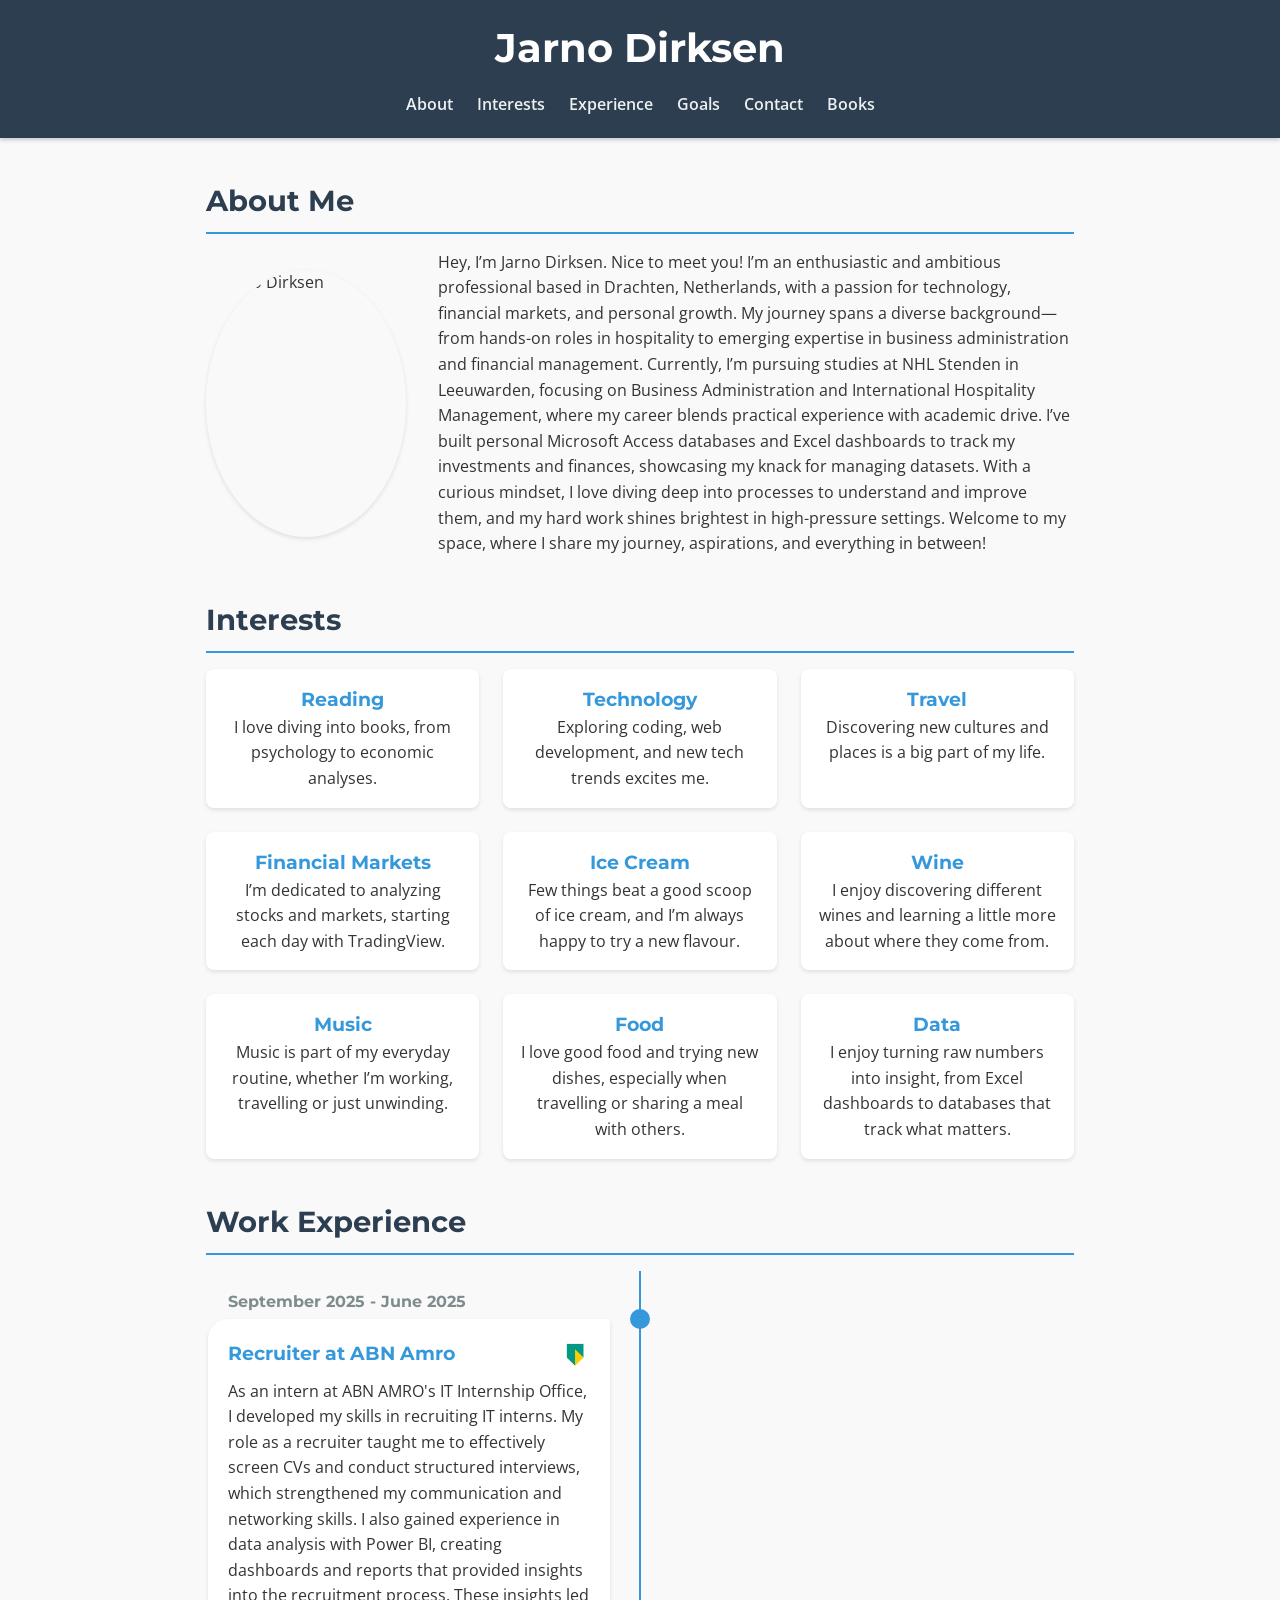
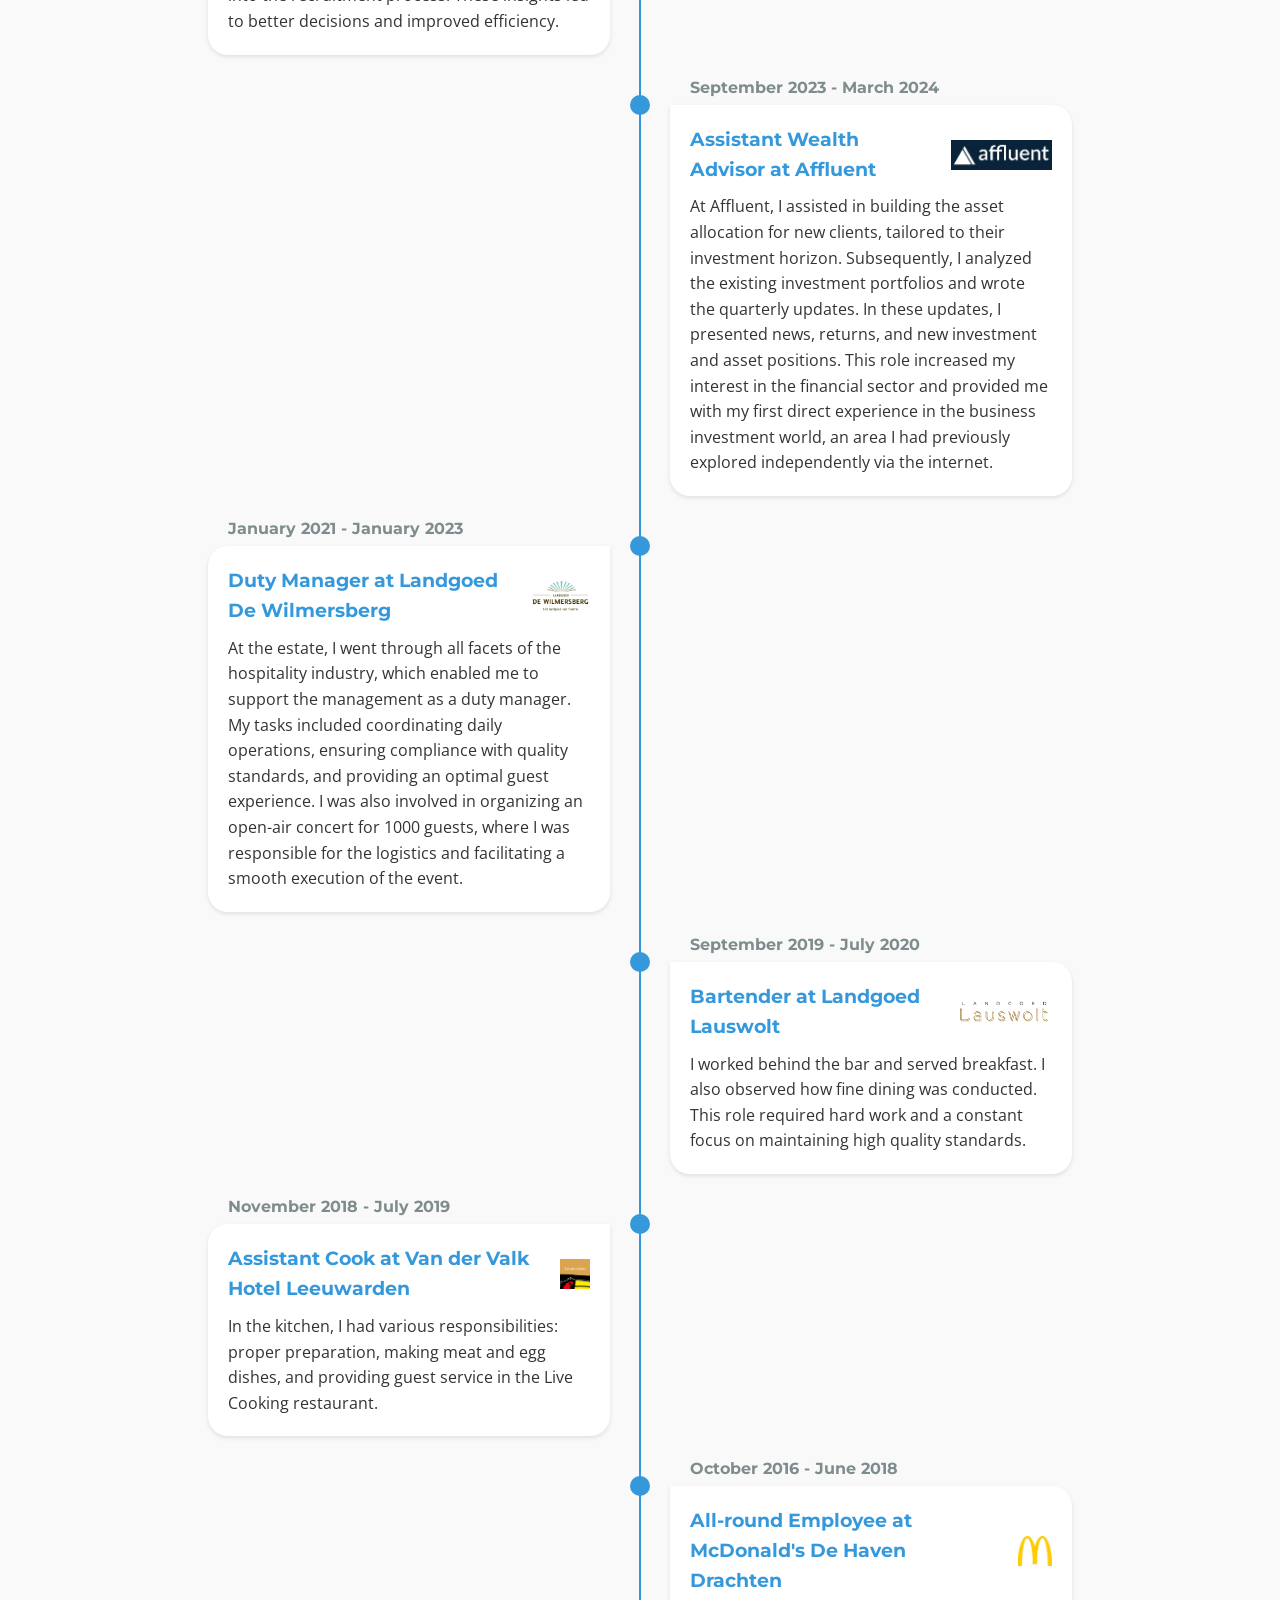
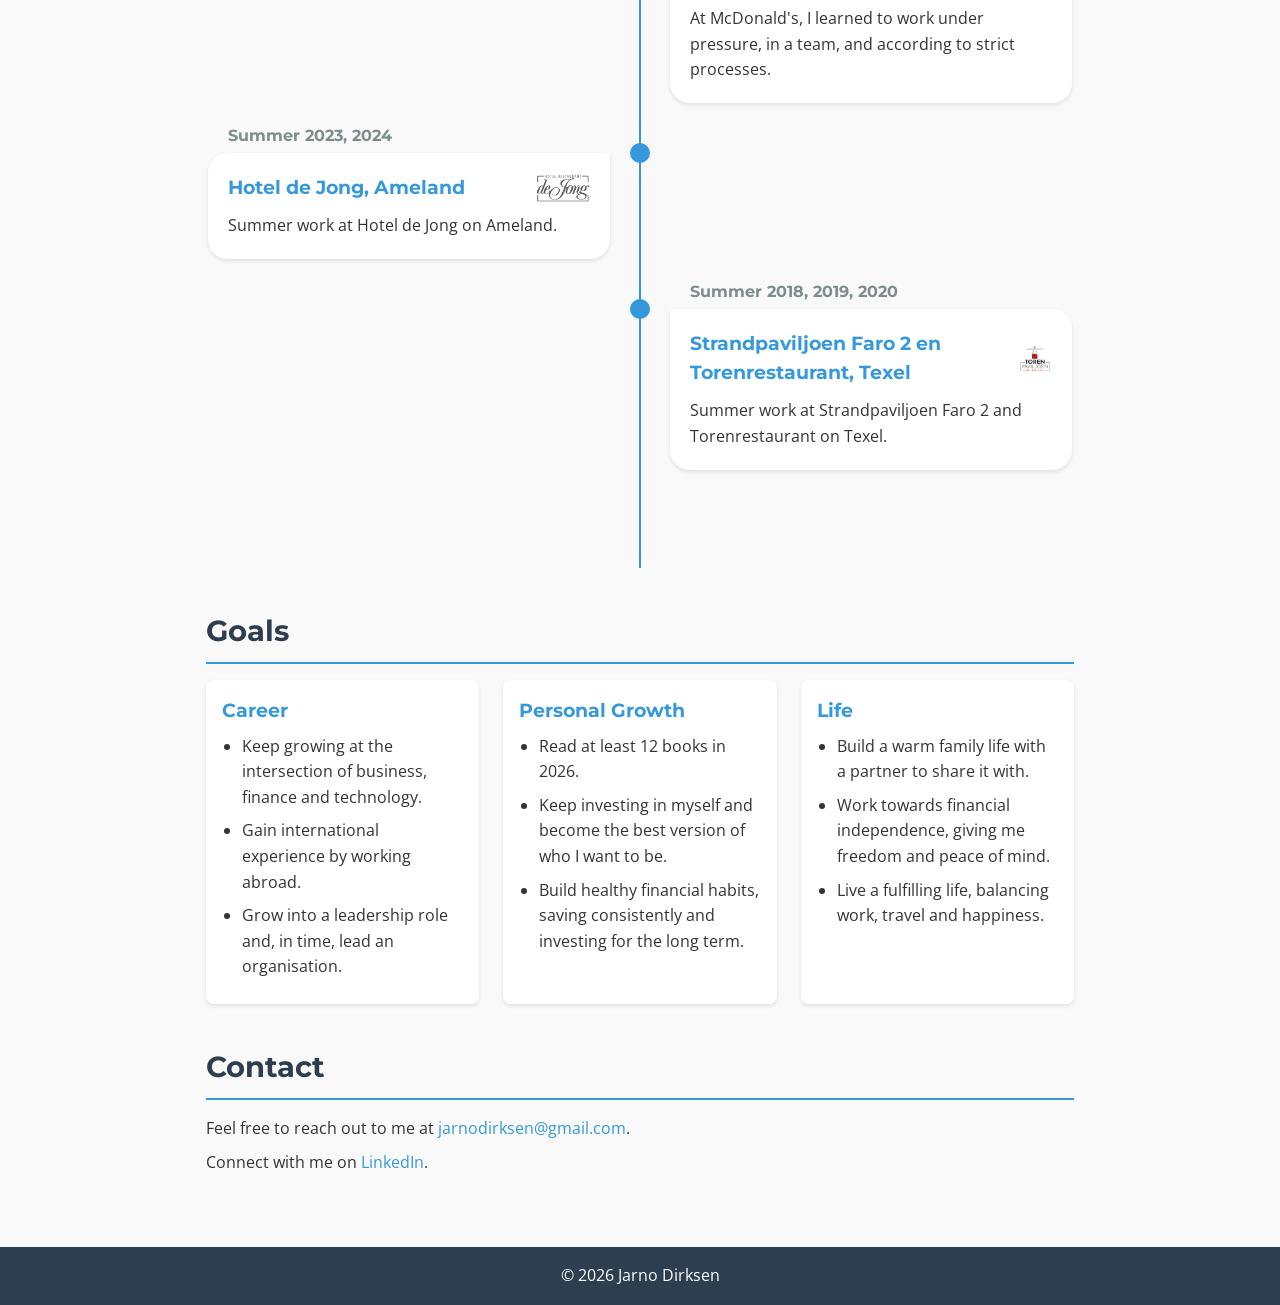
==== index.htm @ 177ea351 "Cleanup + SEO + hardening: inline header/footer, remove dead files/CSS, responsive CSS, meta/OG/JSON" ====
<!DOCTYPE html>
<html lang="en">
<head>
    <meta charset="UTF-8">
    <meta name="viewport" content="width=device-width, initial-scale=1.0">
    <title>Jarno Dirksen - Personal Website</title>
    <meta name="description" content="Personal website of Jarno Dirksen: about me, interests, work experience, goals and the books I read.">
    <link rel="canonical" href="https://jarnodirksen.com/">
    <meta property="og:type" content="profile">
    <meta property="og:site_name" content="Jarno Dirksen">
    <meta property="og:title" content="Jarno Dirksen - Personal Website">
    <meta property="og:description" content="Personal website of Jarno Dirksen: about me, interests, work experience, goals and the books I read.">
    <meta property="og:url" content="https://jarnodirksen.com/">
    <meta property="og:image" content="https://jarnodirksen.com/Images/1_Jarno.jpg">
    <meta property="og:image:alt" content="Portrait of Jarno Dirksen">
    <meta name="twitter:card" content="summary">
    <meta name="twitter:title" content="Jarno Dirksen - Personal Website">
    <meta name="twitter:description" content="Personal website of Jarno Dirksen: about me, interests, work experience, goals and the books I read.">
    <meta name="twitter:image" content="https://jarnodirksen.com/Images/1_Jarno.jpg">
    <link rel="icon" href="/favicon.svg" type="image/svg+xml">
    <link rel="apple-touch-icon" href="/apple-touch-icon.png">
    <link rel="preconnect" href="https://fonts.googleapis.com">
    <link rel="preconnect" href="https://fonts.gstatic.com" crossorigin>
    <link href="https://fonts.googleapis.com/css2?family=Montserrat:wght@400;700&family=Open+Sans:wght@400;600&display=swap" rel="stylesheet">
    <link rel="stylesheet" href="/styles.css">
    <script type="application/ld+json">
{
  "@context": "https://schema.org",
  "@type": "Person",
  "name": "Jarno Dirksen",
  "url": "https://jarnodirksen.com/",
  "image": "https://jarnodirksen.com/Images/1_Jarno.jpg",
  "email": "mailto:jarnodirksen@gmail.com",
  "alumniOf": {
    "@type": "CollegeOrUniversity",
    "name": "Nyenrode Business University"
  },
  "affiliation": {
    "@type": "CollegeOrUniversity",
    "name": "Nyenrode Business University"
  },
  "sameAs": [
    "https://www.linkedin.com/in/jarnodirksen"
  ]
}
    </script>
</head>
<body>
    <header>
        <a class="site-title" href="/">Jarno Dirksen</a>
        <nav aria-label="Main">
            <ul>
                <li><a href="#about">About</a></li>
                <li><a href="#interests">Interests</a></li>
                <li><a href="#experience">Experience</a></li>
                <li><a href="#goals">Goals</a></li>
                <li><a href="#contact">Contact</a></li>
                <li><a href="/books.html">Books</a></li>
            </ul>
        </nav>
    </header>

    <main>
        <!-- About Section -->
        <section id="about">
            <h2>About Me</h2>
            <div class="about-content">
                <picture>
                    <source srcset="Images/1_Jarno.webp" type="image/webp">
                    <img src="Images/1_Jarno.jpg" alt="Jarno Dirksen" width="450" height="600">
                </picture>
                <p>Hey, I’m Jarno Dirksen. Nice to meet you! I’m an enthusiastic and ambitious professional based in Drachten, Netherlands, with a passion for technology, financial markets, and personal growth. My journey spans a diverse background—from hands-on roles in hospitality to emerging expertise in business administration and financial management. Currently, I’m pursuing studies at NHL Stenden in Leeuwarden, focusing on Business Administration and International Hospitality Management, where my career blends practical experience with academic drive. I’ve built personal Microsoft Access databases and Excel dashboards to track my investments and finances, showcasing my knack for managing datasets. With a curious mindset, I love diving deep into processes to understand and improve them, and my hard work shines brightest in high-pressure settings. Welcome to my space, where I share my journey, aspirations, and everything in between!</p>
            </div>
        </section>

        <!-- Interests Section -->
        <section id="interests">
            <h2>Interests</h2>
            <div class="card-container">
                <div class="card">
                    <h3>Reading</h3>
                    <p>I love diving into books, from psychology to economic analyses.</p>
                </div>
                <div class="card">
                    <h3>Technology</h3>
                    <p>Exploring coding, web development, and new tech trends excites me.</p>
                </div>
                <div class="card">
                    <h3>Travel</h3>
                    <p>Discovering new cultures and places is a big part of my life.</p>
                </div>
                <div class="card">
                    <h3>Financial Markets</h3>
                    <p>I’m dedicated to analyzing stocks and markets, starting each day with TradingView.</p>
                </div>
                <div class="card">
                    <h3>Ice Cream</h3>
                    <p>Few things beat a good scoop of ice cream, and I’m always happy to try a new flavour.</p>
                </div>
                <div class="card">
                    <h3>Wine</h3>
                    <p>I enjoy discovering different wines and learning a little more about where they come from.</p>
                </div>
                <div class="card">
                    <h3>Music</h3>
                    <p>Music is part of my everyday routine, whether I’m working, travelling or just unwinding.</p>
                </div>
                <div class="card">
                    <h3>Food</h3>
                    <p>I love good food and trying new dishes, especially when travelling or sharing a meal with others.</p>
                </div>
                <div class="card">
                    <h3>Data</h3>
                    <p>I enjoy turning raw numbers into insight, from Excel dashboards to databases that track what matters.</p>
                </div>
            </div>
        </section>

        <!-- Work Experience Section -->
        <section id="experience">
            <h2>Work Experience</h2>
            <div class="container">
                <div class="timeline">
                  <ul id="timeline-list"></ul>
                </div>
              </div>
        </section>

        <!-- Goals Section -->
        <section id="goals">
            <h2>Goals</h2>
            <div class="goals-container">
                <div class="goal-category">
                    <h3>Career</h3>
                    <ul>
                        <li>Keep growing at the intersection of business, finance and technology.</li>
                        <li>Gain international experience by working abroad.</li>
                        <li>Grow into a leadership role and, in time, lead an organisation.</li>
                    </ul>
                </div>
                <div class="goal-category">
                    <h3>Personal Growth</h3>
                    <ul>
                        <li>Read at least 12 books in 2026.</li>
                        <li>Keep investing in myself and become the best version of who I want to be.</li>
                        <li>Build healthy financial habits, saving consistently and investing for the long term.</li>
                    </ul>
                </div>
                <div class="goal-category">
                    <h3>Life</h3>
                    <ul>
                        <li>Build a warm family life with a partner to share it with.</li>
                        <li>Work towards financial independence, giving me freedom and peace of mind.</li>
                        <li>Live a fulfilling life, balancing work, travel and happiness.</li>
                    </ul>
                </div>
            </div>
        </section>

        <!-- Contact Section -->
        <section id="contact">
            <h2>Contact</h2>
            <p>Feel free to reach out to me at <a href="mailto:jarnodirksen@gmail.com">jarnodirksen@gmail.com</a>.</p>
            <p>Connect with me on <a href="https://www.linkedin.com/in/jarnodirksen" target="_blank" rel="noopener">LinkedIn</a>.</p>
        </section>
    </main>

    <footer>
        <p>&copy; 2026 Jarno Dirksen</p>
    </footer>

    <script src="/workexperience.js"></script>
</body>
</html>
---- styles.css ----
/* Base */
*, *::before, *::after { box-sizing: border-box; margin: 0; padding: 0; }

html { scroll-padding-top: 7rem; -webkit-text-size-adjust: 100%; }

body {
    font-family: 'Open Sans', sans-serif;
    font-size: 1rem;
    background-color: #f9f9f9;
    color: #333;
    line-height: 1.6;
    min-height: 100vh;
    display: flex;
    flex-direction: column;
}

img { max-width: 100%; height: auto; display: block; }

a { color: #3498db; }

h2, h3, h4, .site-title { font-family: 'Montserrat', sans-serif; }

h2 {
    color: #2c3e50;
    border-bottom: 2px solid #3498db;
    padding-bottom: 0.5rem;
    margin: 2.5rem 0 1rem;
    font-size: clamp(1.4rem, 4vw, 1.8rem);
}

/* Header & nav */
header {
    position: sticky;
    top: 0;
    z-index: 100;
    background-color: #2c3e50;
    color: #fff;
    padding: 1rem;
    text-align: center;
    box-shadow: 0 2px 4px rgba(0, 0, 0, 0.2);
}

.site-title {
    color: #fff;
    text-decoration: none;
    font-weight: 700;
    font-size: clamp(1.5rem, 5vw, 2.5rem);
}

nav ul {
    list-style: none;
    display: flex;
    flex-wrap: wrap;
    justify-content: center;
    gap: 0.25rem 1.5rem;
    margin-top: 0.5rem;
}

nav a {
    display: inline-block;
    padding: 0.25rem 0;
    color: #ecf0f1;
    text-decoration: none;
    font-weight: 600;
}

nav a:hover, nav a:focus-visible { color: #3498db; }

/* Layout */
main {
    flex: 1;
    width: 100%;
    max-width: 900px;
    margin: 0 auto;
    padding: 0 1rem 2rem;
}

main.wide { max-width: 1200px; }

/* About */
.about-content {
    display: flex;
    align-items: center;
    gap: 2rem;
}

.about-content img {
    width: 200px;
    flex-shrink: 0;
    border-radius: 50%;
    box-shadow: 0 2px 4px rgba(0, 0, 0, 0.1);
}

/* Cards (interests & goals) */
.card-container {
    display: grid;
    grid-template-columns: repeat(auto-fit, minmax(min(250px, 100%), 1fr));
    gap: 1.5rem;
}

.card, .goal-category, .timeline li, .book-card {
    background-color: #fff;
    border-radius: 8px;
    box-shadow: 0 2px 4px rgba(0, 0, 0, 0.1);
}

.card { padding: 1rem; text-align: center; }

.card h3, .goal-category h3, .timeline-content h3 { color: #3498db; }

.goals-container {
    display: grid;
    grid-template-columns: repeat(auto-fit, minmax(min(250px, 100%), 1fr));
    gap: 1.5rem;
}

.goal-category { padding: 1rem; }

.goal-category h3 { margin-bottom: 0.5rem; }

.goal-category ul { padding-left: 1.25rem; }

.goal-category li { margin-bottom: 0.5rem; }

/* Work experience timeline (stacked by default, two columns on wide screens) */
.timeline { position: relative; padding: 1rem 0; }

.timeline ul { list-style: none; }

.timeline li { padding: 20px; margin-bottom: 20px; }

.timeline-content .date { color: #7f8c8d; }

.heading-with-logo {
    display: flex;
    justify-content: space-between;
    align-items: center;
    gap: 1rem;
    margin-bottom: 10px;
}

.company-logo-right { height: 30px; width: auto; }

@media (max-width: 600px) {
    .heading-with-logo { flex-direction: column; align-items: flex-start; }
}

@media (min-width: 900px) {
    .timeline { padding: 3rem 2rem; }
    .timeline::before {
        content: "";
        position: absolute;
        top: 0;
        left: 50%;
        transform: translateX(-50%);
        width: 2px;
        height: 100%;
        background-color: #3498db;
    }
    .timeline ul { display: flow-root; }
    .timeline li { width: 50%; position: relative; margin-bottom: 50px; }
    .timeline li:nth-child(odd) { float: left; clear: right; transform: translateX(-30px); border-radius: 20px 0 20px 20px; }
    .timeline li:nth-child(even) { float: right; clear: left; transform: translateX(30px); border-radius: 0 20px 20px 20px; }
    .timeline li::before {
        content: "";
        position: absolute;
        top: 0;
        width: 20px;
        height: 20px;
        border-radius: 50%;
        background-color: #3498db;
    }
    .timeline li:nth-child(odd)::before { right: -30px; transform: translate(50%, -50%); }
    .timeline li:nth-child(even)::before { left: -30px; transform: translate(-50%, -50%); }
    .timeline li:hover::before { background-color: aqua; }
    .timeline-content .date { position: absolute; top: -30px; }
}

/* Contact */
#contact p { margin-bottom: 0.5rem; }
#contact a { text-decoration: none; }
#contact a:hover { text-decoration: underline; }

/* Books */
#books h3 { color: #2c3e50; margin: 2rem 0 1rem; }

.book-list {
    display: grid;
    grid-template-columns: repeat(auto-fill, minmax(min(200px, 100%), 1fr));
    gap: 1.5rem;
}

.book-card { overflow: hidden; display: flex; flex-direction: column; }

.book-cover {
    width: 100%;
    aspect-ratio: 2 / 3;
    object-fit: cover;
    background-color: #ecf0f1;
}

.book-body { padding: 0.75rem 1rem 1rem; font-size: 0.9rem; }

.book-body h4 { font-size: 1rem; line-height: 1.3; color: #2c3e50; }

.book-author { color: #7f8c8d; margin-bottom: 0.5rem; }

.book-about, .book-takeaway { margin-bottom: 0.5rem; }

.book-grade { color: #3498db; font-weight: 600; }

/* 404 */
.not-found { text-align: center; }
.not-found p { margin-top: 1rem; }

/* Footer */
footer {
    background-color: #2c3e50;
    color: #fff;
    text-align: center;
    padding: 1rem;
    margin-top: 2rem;
}

@media (max-width: 600px) {
    nav ul { gap: 0.25rem 1rem; }
    .about-content { flex-direction: column; text-align: center; }
    .about-content img { width: 160px; }
    .book-list { grid-template-columns: repeat(2, 1fr); gap: 1rem; }
    .book-body { padding: 0.5rem 0.75rem 0.75rem; }
}
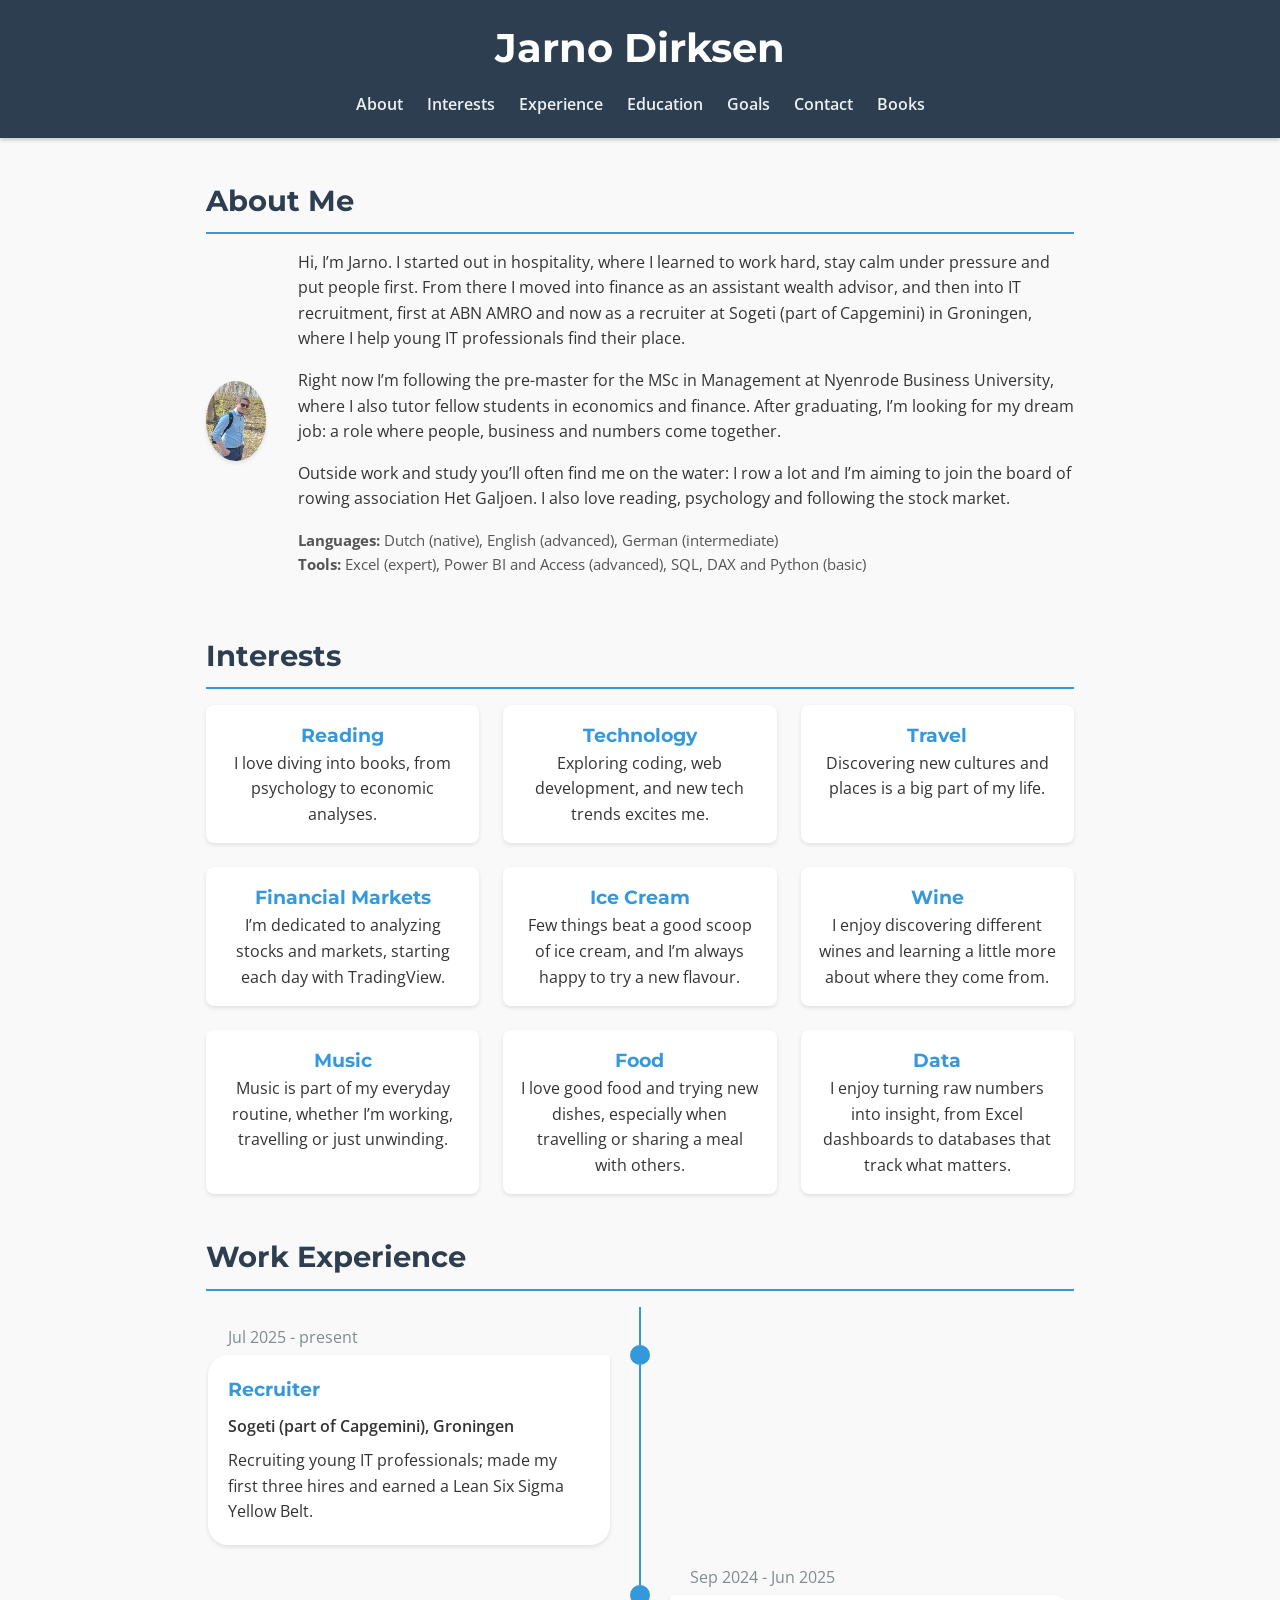
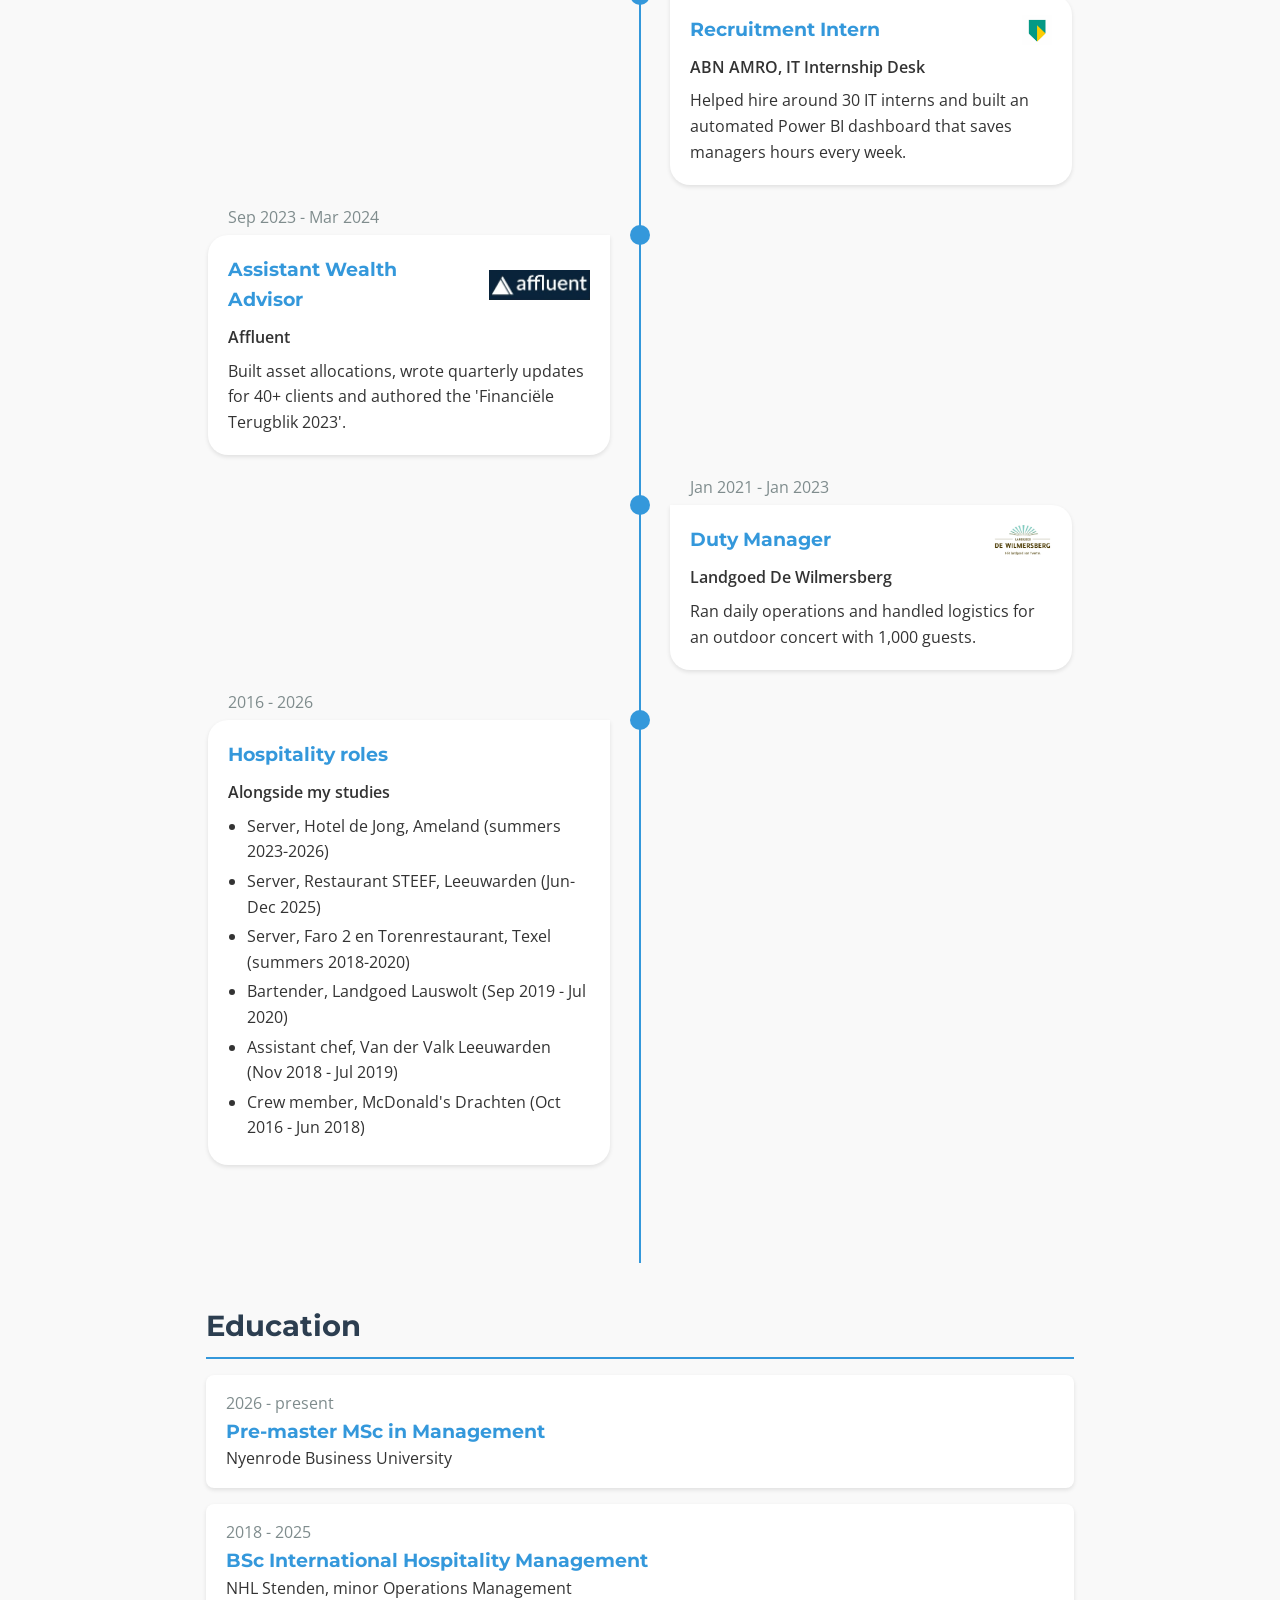
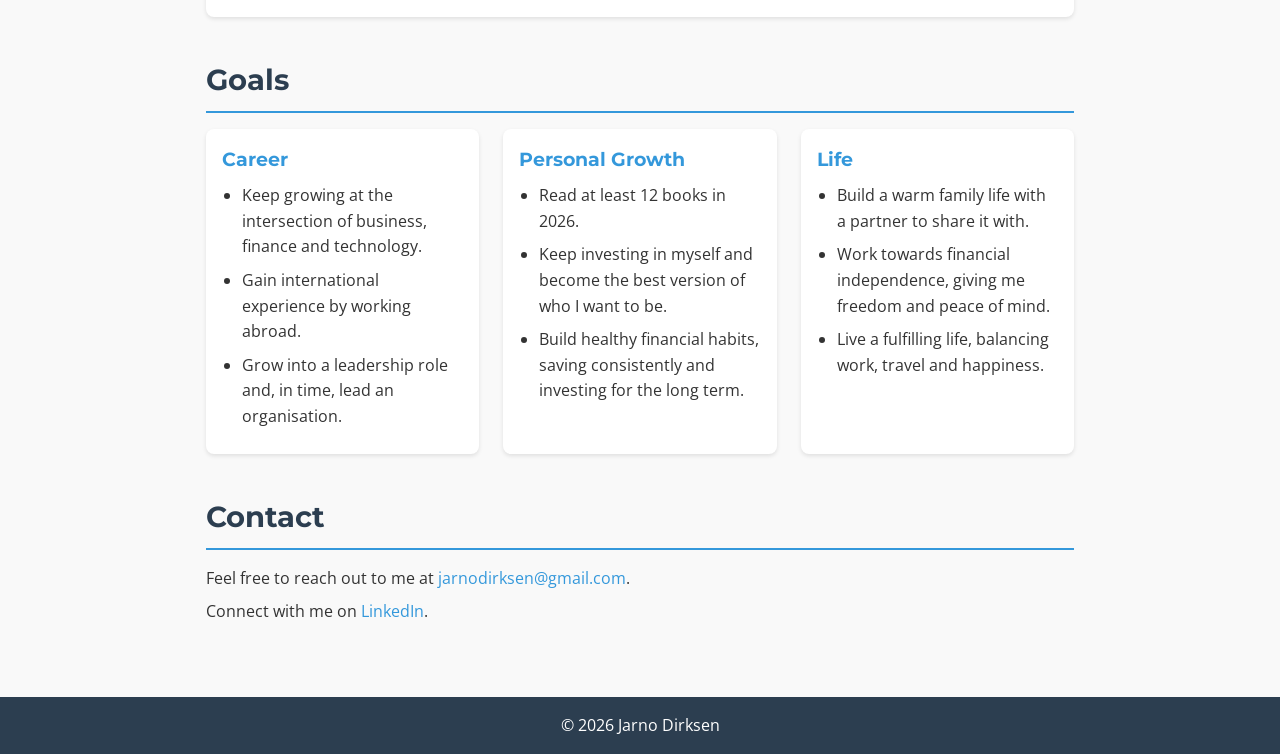
==== commit faefd5ed: "Rewrite About, clean up work experience timeline, add Education; update meta and JSON-LD" ====
--- a/index.htm
+++ b/index.htm
@@ -4,18 +4,18 @@
     <meta charset="UTF-8">
     <meta name="viewport" content="width=device-width, initial-scale=1.0">
     <title>Jarno Dirksen - Personal Website</title>
-    <meta name="description" content="Personal website of Jarno Dirksen: about me, interests, work experience, goals and the books I read.">
+    <meta name="description" content="Jarno Dirksen: recruiter at Sogeti with a background in hospitality and finance, pre-master student at Nyenrode Business University, looking for his next step after graduating.">
     <link rel="canonical" href="https://jarnodirksen.com/">
     <meta property="og:type" content="profile">
     <meta property="og:site_name" content="Jarno Dirksen">
     <meta property="og:title" content="Jarno Dirksen - Personal Website">
-    <meta property="og:description" content="Personal website of Jarno Dirksen: about me, interests, work experience, goals and the books I read.">
+    <meta property="og:description" content="Jarno Dirksen: recruiter at Sogeti with a background in hospitality and finance, pre-master student at Nyenrode Business University, looking for his next step after graduating.">
     <meta property="og:url" content="https://jarnodirksen.com/">
     <meta property="og:image" content="https://jarnodirksen.com/Images/1_Jarno.jpg">
     <meta property="og:image:alt" content="Portrait of Jarno Dirksen">
     <meta name="twitter:card" content="summary">
     <meta name="twitter:title" content="Jarno Dirksen - Personal Website">
-    <meta name="twitter:description" content="Personal website of Jarno Dirksen: about me, interests, work experience, goals and the books I read.">
+    <meta name="twitter:description" content="Jarno Dirksen: recruiter at Sogeti with a background in hospitality and finance, pre-master student at Nyenrode Business University, looking for his next step after graduating.">
     <meta name="twitter:image" content="https://jarnodirksen.com/Images/1_Jarno.jpg">
     <link rel="icon" href="/favicon.svg" type="image/svg+xml">
     <link rel="apple-touch-icon" href="/apple-touch-icon.png">
@@ -31,9 +31,16 @@
   "url": "https://jarnodirksen.com/",
   "image": "https://jarnodirksen.com/Images/1_Jarno.jpg",
   "email": "mailto:jarnodirksen@gmail.com",
+  "jobTitle": "Recruiter",
+  "worksFor": {
+    "@type": "Organization",
+    "name": "Sogeti"
+  },
+  "description": "Recruiter at Sogeti (part of Capgemini) with a background in hospitality and finance, currently following the pre-master for the MSc in Management at Nyenrode Business University.",
+  "knowsLanguage": ["nl", "en", "de"],
   "alumniOf": {
     "@type": "CollegeOrUniversity",
-    "name": "Nyenrode Business University"
+    "name": "NHL Stenden University of Applied Sciences"
   },
   "affiliation": {
     "@type": "CollegeOrUniversity",
@@ -53,6 +60,7 @@
                 <li><a href="#about">About</a></li>
                 <li><a href="#interests">Interests</a></li>
                 <li><a href="#experience">Experience</a></li>
+                <li><a href="#education">Education</a></li>
                 <li><a href="#goals">Goals</a></li>
                 <li><a href="#contact">Contact</a></li>
                 <li><a href="/books.html">Books</a></li>
@@ -69,7 +77,13 @@
                     <source srcset="Images/1_Jarno.webp" type="image/webp">
                     <img src="Images/1_Jarno.jpg" alt="Jarno Dirksen" width="450" height="600">
                 </picture>
-                <p>Hey, I’m Jarno Dirksen. Nice to meet you! I’m an enthusiastic and ambitious professional based in Drachten, Netherlands, with a passion for technology, financial markets, and personal growth. My journey spans a diverse background—from hands-on roles in hospitality to emerging expertise in business administration and financial management. Currently, I’m pursuing studies at NHL Stenden in Leeuwarden, focusing on Business Administration and International Hospitality Management, where my career blends practical experience with academic drive. I’ve built personal Microsoft Access databases and Excel dashboards to track my investments and finances, showcasing my knack for managing datasets. With a curious mindset, I love diving deep into processes to understand and improve them, and my hard work shines brightest in high-pressure settings. Welcome to my space, where I share my journey, aspirations, and everything in between!</p>
+                <div class="about-text">
+                    <p>Hi, I’m Jarno. I started out in hospitality, where I learned to work hard, stay calm under pressure and put people first. From there I moved into finance as an assistant wealth advisor, and then into IT recruitment, first at ABN AMRO and now as a recruiter at Sogeti (part of Capgemini) in Groningen, where I help young IT professionals find their place.</p>
+                    <p>Right now I’m following the pre-master for the MSc in Management at Nyenrode Business University, where I also tutor fellow students in economics and finance. After graduating, I’m looking for my dream job: a role where people, business and numbers come together.</p>
+                    <p>Outside work and study you’ll often find me on the water: I row a lot and I’m aiming to join the board of rowing association Het Galjoen. I also love reading, psychology and following the stock market.</p>
+                    <p class="about-facts"><strong>Languages:</strong> Dutch (native), English (advanced), German (intermediate)<br>
+                    <strong>Tools:</strong> Excel (expert), Power BI and Access (advanced), SQL, DAX and Python (basic)</p>
+                </div>
             </div>
         </section>
 
@@ -119,11 +133,26 @@
         <!-- Work Experience Section -->
         <section id="experience">
             <h2>Work Experience</h2>
-            <div class="container">
-                <div class="timeline">
-                  <ul id="timeline-list"></ul>
-                </div>
-              </div>
+            <div class="timeline">
+                <ul id="timeline-list"></ul>
+            </div>
+        </section>
+
+        <!-- Education Section -->
+        <section id="education">
+            <h2>Education</h2>
+            <ul class="edu-list">
+                <li>
+                    <p class="date">2026 - present</p>
+                    <h3>Pre-master MSc in Management</h3>
+                    <p>Nyenrode Business University</p>
+                </li>
+                <li>
+                    <p class="date">2018 - 2025</p>
+                    <h3>BSc International Hospitality Management</h3>
+                    <p>NHL Stenden, minor Operations Management</p>
+                </li>
+            </ul>
         </section>
 
         <!-- Goals Section -->
--- a/styles.css
+++ b/styles.css
@@ -98,7 +98,7 @@
     gap: 1.5rem;
 }
 
-.card, .goal-category, .timeline li, .book-card {
+.card, .goal-category, #timeline-list > li, .book-card {
     background-color: #fff;
     border-radius: 8px;
     box-shadow: 0 2px 4px rgba(0, 0, 0, 0.1);
@@ -106,7 +106,7 @@
 
 .card { padding: 1rem; text-align: center; }
 
-.card h3, .goal-category h3, .timeline-content h3 { color: #3498db; }
+.card h3, .goal-category h3, .timeline-content h3, .edu-list h3 { color: #3498db; }
 
 .goals-container {
     display: grid;
@@ -125,9 +125,9 @@
 /* Work experience timeline (stacked by default, two columns on wide screens) */
 .timeline { position: relative; padding: 1rem 0; }
 
-.timeline ul { list-style: none; }
-
-.timeline li { padding: 20px; margin-bottom: 20px; }
+#timeline-list { list-style: none; }
+
+#timeline-list > li { padding: 20px; margin-bottom: 20px; }
 
 .timeline-content .date { color: #7f8c8d; }
 
@@ -140,6 +140,16 @@
 }
 
 .company-logo-right { height: 30px; width: auto; }
+.timeline-content .company { font-weight: 600; margin-bottom: 0.5rem; }
+.timeline-content .details { list-style: disc; padding-left: 1.2rem; }
+.timeline-content .details li { margin-bottom: 0.25rem; }
+
+/* Education */
+.edu-list { list-style: none; display: grid; gap: 1rem; }
+.edu-list li { background: #fff; padding: 1rem 1.25rem; border-radius: 8px; box-shadow: 0 2px 4px rgba(0, 0, 0, 0.1); }
+.edu-list .date { color: #7f8c8d; }
+.about-text p { margin-bottom: 1rem; }
+.about-facts { font-size: 0.95rem; color: #555; }
 
 @media (max-width: 600px) {
     .heading-with-logo { flex-direction: column; align-items: flex-start; }
@@ -157,11 +167,11 @@
         height: 100%;
         background-color: #3498db;
     }
-    .timeline ul { display: flow-root; }
-    .timeline li { width: 50%; position: relative; margin-bottom: 50px; }
-    .timeline li:nth-child(odd) { float: left; clear: right; transform: translateX(-30px); border-radius: 20px 0 20px 20px; }
-    .timeline li:nth-child(even) { float: right; clear: left; transform: translateX(30px); border-radius: 0 20px 20px 20px; }
-    .timeline li::before {
+    #timeline-list { display: flow-root; }
+    #timeline-list > li { width: 50%; position: relative; margin-bottom: 50px; }
+    #timeline-list > li:nth-child(odd) { float: left; clear: right; transform: translateX(-30px); border-radius: 20px 0 20px 20px; }
+    #timeline-list > li:nth-child(even) { float: right; clear: left; transform: translateX(30px); border-radius: 0 20px 20px 20px; }
+    #timeline-list > li::before {
         content: "";
         position: absolute;
         top: 0;
@@ -170,9 +180,9 @@
         border-radius: 50%;
         background-color: #3498db;
     }
-    .timeline li:nth-child(odd)::before { right: -30px; transform: translate(50%, -50%); }
-    .timeline li:nth-child(even)::before { left: -30px; transform: translate(-50%, -50%); }
-    .timeline li:hover::before { background-color: aqua; }
+    #timeline-list > li:nth-child(odd)::before { right: -30px; transform: translate(50%, -50%); }
+    #timeline-list > li:nth-child(even)::before { left: -30px; transform: translate(-50%, -50%); }
+    #timeline-list > li:hover::before { background-color: aqua; }
     .timeline-content .date { position: absolute; top: -30px; }
 }
 
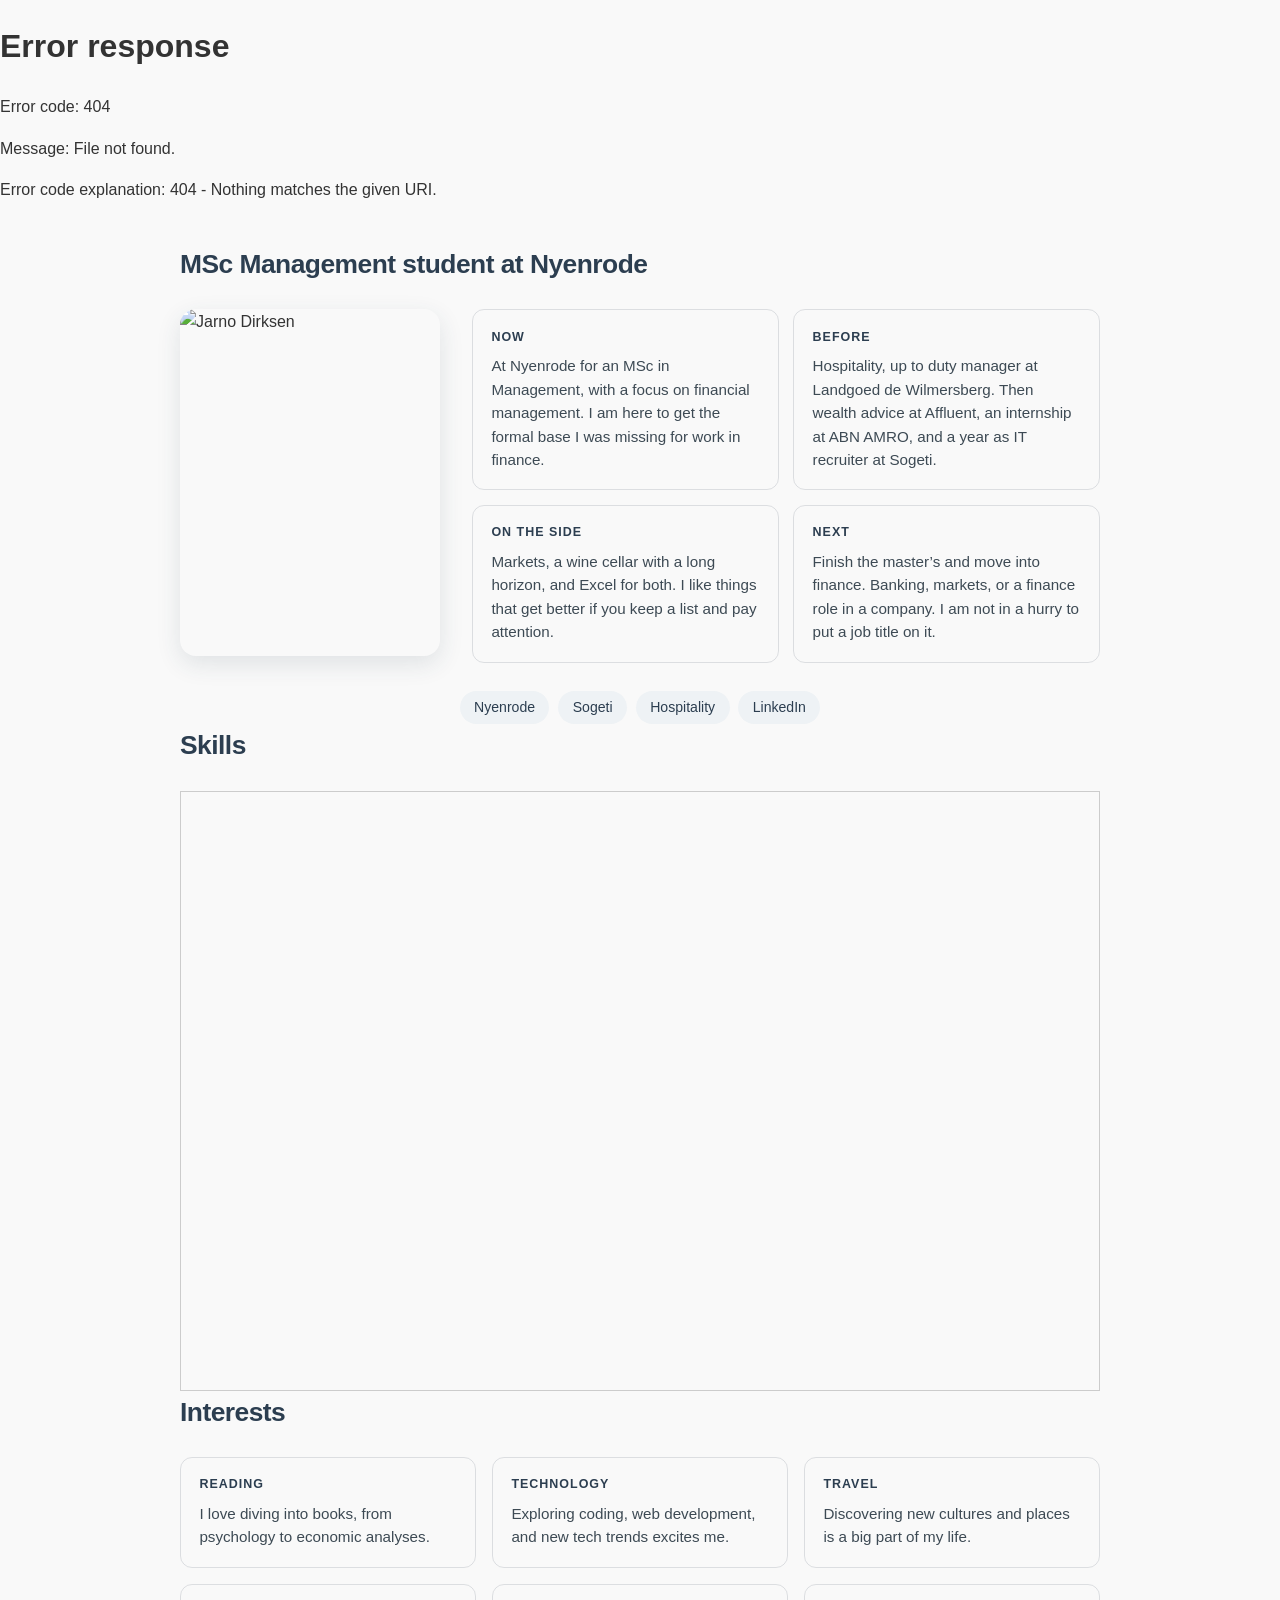
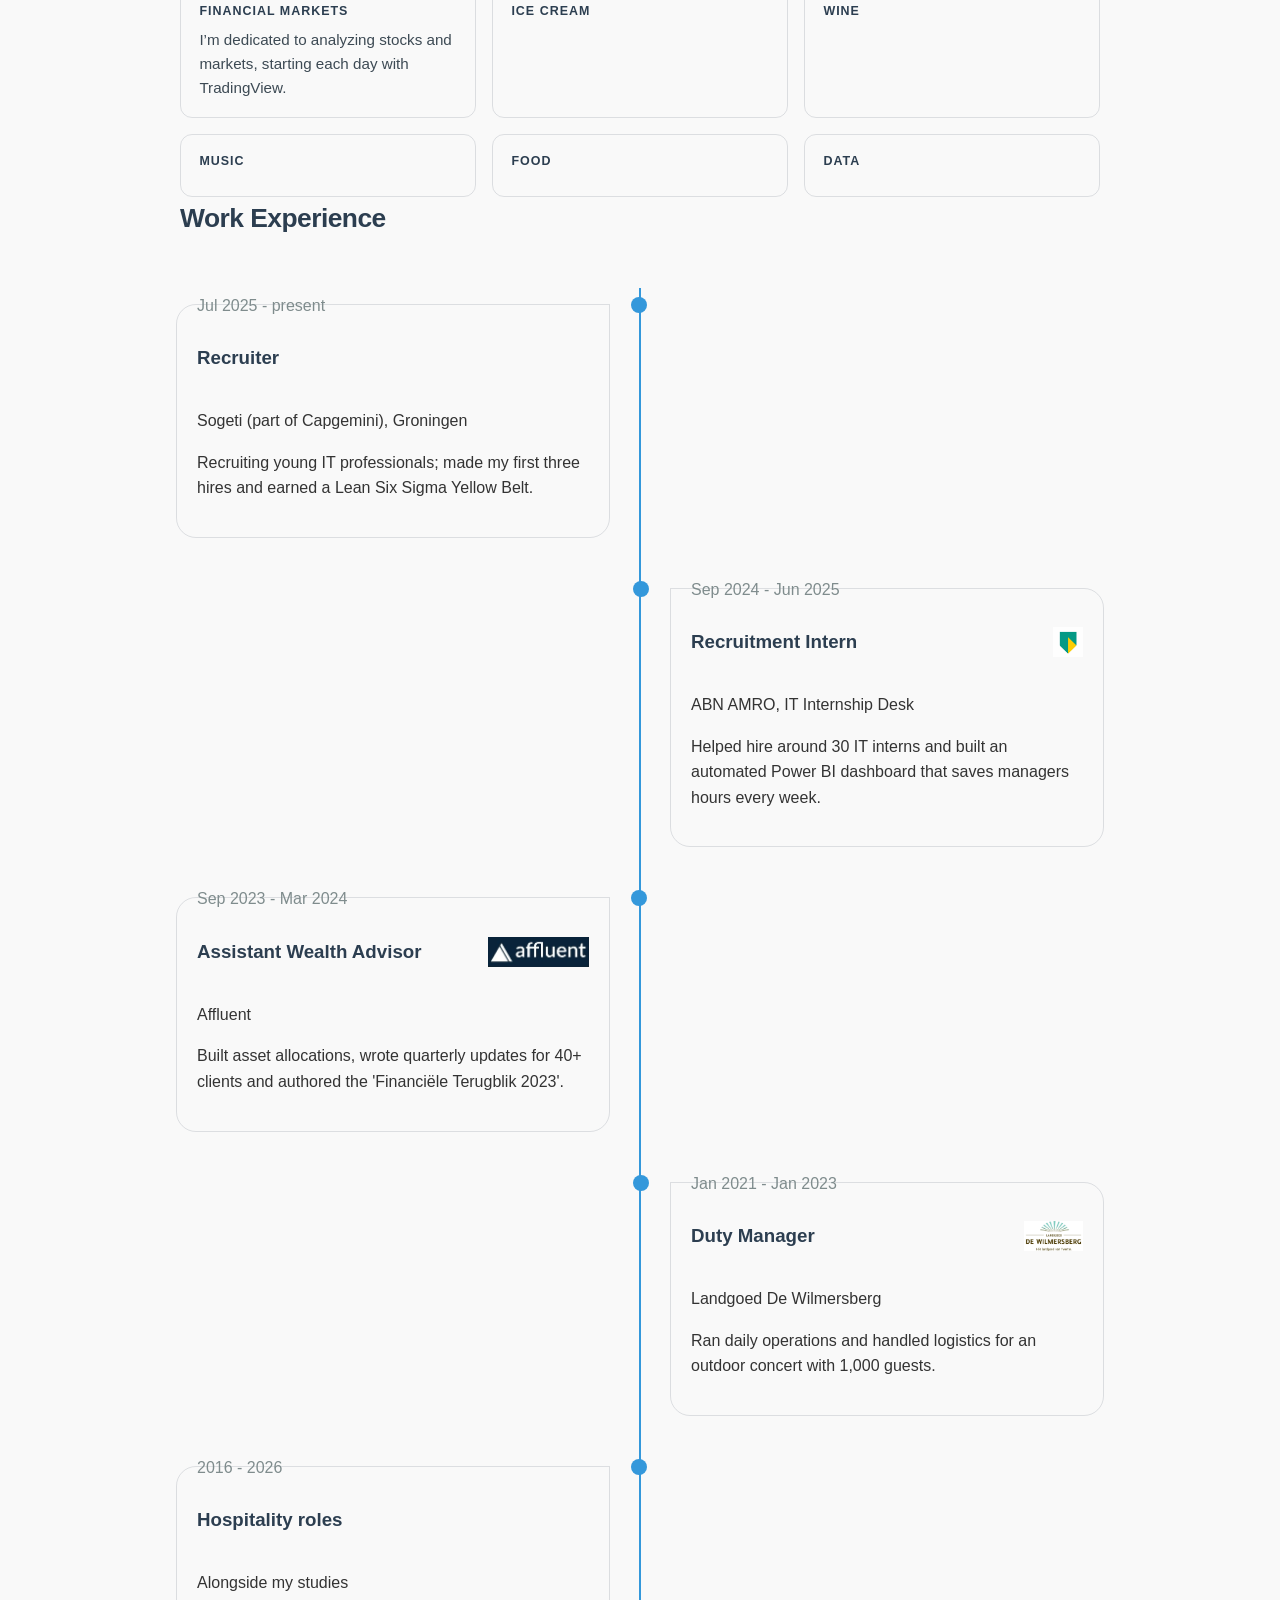
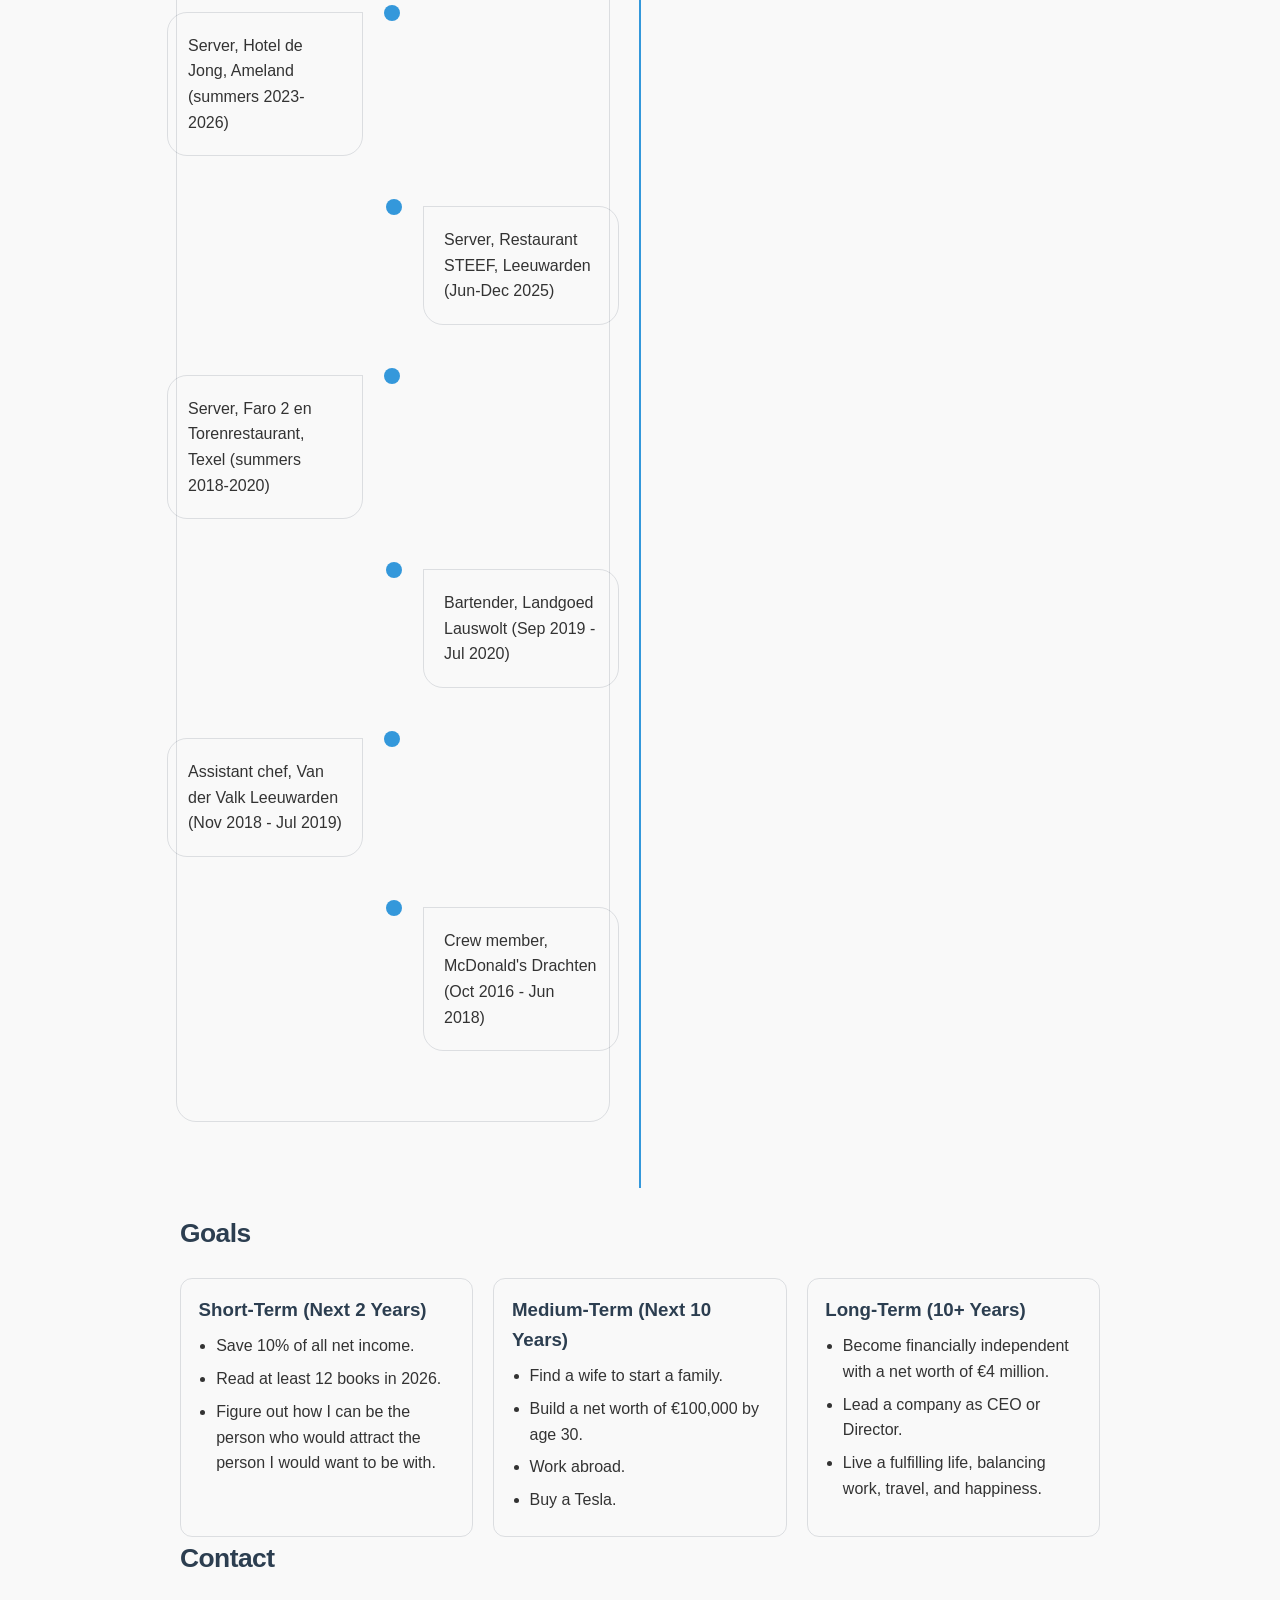
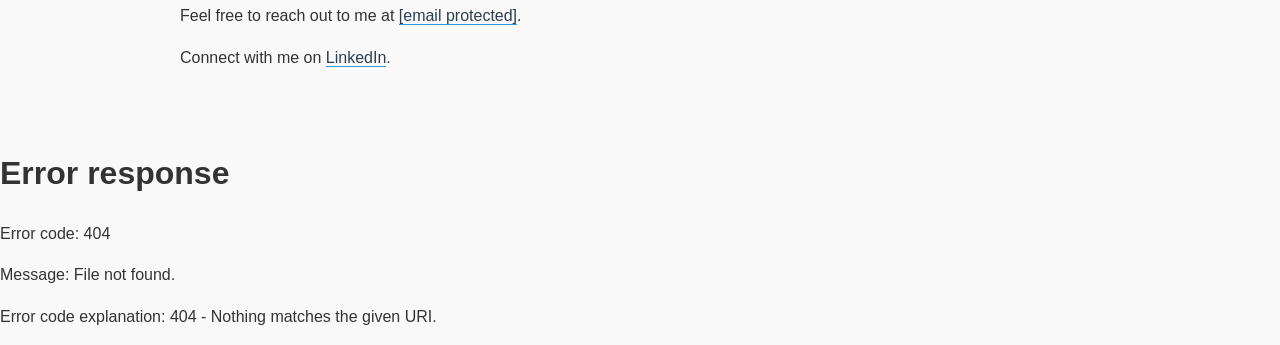
==== commit 751d7f45: "yes" ====
--- a/index.htm
+++ b/index.htm
@@ -4,87 +4,51 @@
     <meta charset="UTF-8">
     <meta name="viewport" content="width=device-width, initial-scale=1.0">
     <title>Jarno Dirksen - Personal Website</title>
-    <meta name="description" content="Jarno Dirksen: recruiter at Sogeti with a background in hospitality and finance, pre-master student at Nyenrode Business University, looking for his next step after graduating.">
-    <link rel="canonical" href="https://jarnodirksen.com/">
-    <meta property="og:type" content="profile">
-    <meta property="og:site_name" content="Jarno Dirksen">
-    <meta property="og:title" content="Jarno Dirksen - Personal Website">
-    <meta property="og:description" content="Jarno Dirksen: recruiter at Sogeti with a background in hospitality and finance, pre-master student at Nyenrode Business University, looking for his next step after graduating.">
-    <meta property="og:url" content="https://jarnodirksen.com/">
-    <meta property="og:image" content="https://jarnodirksen.com/Images/1_Jarno.jpg">
-    <meta property="og:image:alt" content="Portrait of Jarno Dirksen">
-    <meta name="twitter:card" content="summary">
-    <meta name="twitter:title" content="Jarno Dirksen - Personal Website">
-    <meta name="twitter:description" content="Jarno Dirksen: recruiter at Sogeti with a background in hospitality and finance, pre-master student at Nyenrode Business University, looking for his next step after graduating.">
-    <meta name="twitter:image" content="https://jarnodirksen.com/Images/1_Jarno.jpg">
-    <link rel="icon" href="/favicon.svg" type="image/svg+xml">
-    <link rel="apple-touch-icon" href="/apple-touch-icon.png">
-    <link rel="preconnect" href="https://fonts.googleapis.com">
-    <link rel="preconnect" href="https://fonts.gstatic.com" crossorigin>
     <link href="https://fonts.googleapis.com/css2?family=Montserrat:wght@400;700&family=Open+Sans:wght@400;600&display=swap" rel="stylesheet">
-    <link rel="stylesheet" href="/styles.css">
-    <script type="application/ld+json">
-{
-  "@context": "https://schema.org",
-  "@type": "Person",
-  "name": "Jarno Dirksen",
-  "url": "https://jarnodirksen.com/",
-  "image": "https://jarnodirksen.com/Images/1_Jarno.jpg",
-  "email": "mailto:jarnodirksen@gmail.com",
-  "jobTitle": "Recruiter",
-  "worksFor": {
-    "@type": "Organization",
-    "name": "Sogeti"
-  },
-  "description": "Recruiter at Sogeti (part of Capgemini) with a background in hospitality and finance, currently following the pre-master for the MSc in Management at Nyenrode Business University.",
-  "knowsLanguage": ["nl", "en", "de"],
-  "alumniOf": {
-    "@type": "CollegeOrUniversity",
-    "name": "NHL Stenden University of Applied Sciences"
-  },
-  "affiliation": {
-    "@type": "CollegeOrUniversity",
-    "name": "Nyenrode Business University"
-  },
-  "sameAs": [
-    "https://www.linkedin.com/in/jarnodirksen"
-  ]
-}
-    </script>
+    <link rel="stylesheet" href="styles.css">
 </head>
 <body>
-    <header>
-        <a class="site-title" href="/">Jarno Dirksen</a>
-        <nav aria-label="Main">
-            <ul>
-                <li><a href="#about">About</a></li>
-                <li><a href="#interests">Interests</a></li>
-                <li><a href="#experience">Experience</a></li>
-                <li><a href="#education">Education</a></li>
-                <li><a href="#goals">Goals</a></li>
-                <li><a href="#contact">Contact</a></li>
-                <li><a href="/books.html">Books</a></li>
-            </ul>
-        </nav>
-    </header>
+    <!-- Header Placeholder -->
+    <div id="header"></div>
 
     <main>
         <!-- About Section -->
         <section id="about">
-            <h2>About Me</h2>
+            <h2>MSc Management student at Nyenrode</h2>
+
             <div class="about-content">
-                <picture>
-                    <source srcset="Images/1_Jarno.webp" type="image/webp">
-                    <img src="Images/1_Jarno.jpg" alt="Jarno Dirksen" width="450" height="600">
-                </picture>
-                <div class="about-text">
-                    <p>Hi, I’m Jarno. I started out in hospitality, where I learned to work hard, stay calm under pressure and put people first. From there I moved into finance as an assistant wealth advisor, and then into IT recruitment, first at ABN AMRO and now as a recruiter at Sogeti (part of Capgemini) in Groningen, where I help young IT professionals find their place.</p>
-                    <p>Right now I’m following the pre-master for the MSc in Management at Nyenrode Business University, where I also tutor fellow students in economics and finance. After graduating, I’m looking for my dream job: a role where people, business and numbers come together.</p>
-                    <p>Outside work and study you’ll often find me on the water: I row a lot and I’m aiming to join the board of rowing association Het Galjoen. I also love reading, psychology and following the stock market.</p>
-                    <p class="about-facts"><strong>Languages:</strong> Dutch (native), English (advanced), German (intermediate)<br>
-                    <strong>Tools:</strong> Excel (expert), Power BI and Access (advanced), SQL, DAX and Python (basic)</p>
+                <img src="Images/2_Jarno.jpg" alt="Jarno Dirksen">
+
+                <div class="about-cards">
+                    <article class="card">
+                        <h3>Now</h3>
+                        <p>At Nyenrode for an MSc in Management, with a focus on financial management. I am here to get the formal base I was missing for work in finance.</p>
+                    </article>
+                    <article class="card">
+                        <h3>Before</h3>
+                        <p>Hospitality, up to duty manager at Landgoed de Wilmersberg. Then wealth advice at Affluent, an internship at ABN AMRO, and a year as IT recruiter at Sogeti.</p>
+                    </article>
+                    <article class="card">
+                        <h3>On the side</h3>
+                        <p>Markets, a wine cellar with a long horizon, and Excel for both. I like things that get better if you keep a list and pay attention.</p>
+                    </article>
+                    <article class="card">
+                        <h3>Next</h3>
+                        <p>Finish the master’s and move into finance. Banking, markets, or a finance role in a company. I am not in a hurry to put a job title on it.</p>
+                    </article>
                 </div>
             </div>
+
+            <p class="about-facts">
+                <a href="https://www.nyenrode.nl" target="_blank" rel="noopener">Nyenrode</a>
+                <a href="https://www.sogeti.nl" target="_blank" rel="noopener">Sogeti</a>
+                <a href="https://www.wilmersberg.nl" target="_blank" rel="noopener">Hospitality</a>
+                <a href="https://www.linkedin.com/in/jarnodirksen" target="_blank" rel="noopener">LinkedIn</a>
+            </p>
+
+        <section id="skills">
+            <h2>Skills</h2>
+            <div id="mindmap" style="width: 100%; height: 600px; border: 1px solid #ccc;"></div>
         </section>
 
         <!-- Interests Section -->
@@ -109,23 +73,23 @@
                 </div>
                 <div class="card">
                     <h3>Ice Cream</h3>
-                    <p>Few things beat a good scoop of ice cream, and I’m always happy to try a new flavour.</p>
+                    <p></p>
                 </div>
                 <div class="card">
                     <h3>Wine</h3>
-                    <p>I enjoy discovering different wines and learning a little more about where they come from.</p>
+                    <p></p>
                 </div>
                 <div class="card">
                     <h3>Music</h3>
-                    <p>Music is part of my everyday routine, whether I’m working, travelling or just unwinding.</p>
+                    <p></p>
                 </div>
                 <div class="card">
                     <h3>Food</h3>
-                    <p>I love good food and trying new dishes, especially when travelling or sharing a meal with others.</p>
+                    <p></p>
                 </div>
                 <div class="card">
                     <h3>Data</h3>
-                    <p>I enjoy turning raw numbers into insight, from Excel dashboards to databases that track what matters.</p>
+                    <p></p>
                 </div>
             </div>
         </section>
@@ -133,26 +97,11 @@
         <!-- Work Experience Section -->
         <section id="experience">
             <h2>Work Experience</h2>
-            <div class="timeline">
-                <ul id="timeline-list"></ul>
-            </div>
-        </section>
-
-        <!-- Education Section -->
-        <section id="education">
-            <h2>Education</h2>
-            <ul class="edu-list">
-                <li>
-                    <p class="date">2026 - present</p>
-                    <h3>Pre-master MSc in Management</h3>
-                    <p>Nyenrode Business University</p>
-                </li>
-                <li>
-                    <p class="date">2018 - 2025</p>
-                    <h3>BSc International Hospitality Management</h3>
-                    <p>NHL Stenden, minor Operations Management</p>
-                </li>
-            </ul>
+            <div class="container">
+                <div class="timeline">
+                  <ul id="timeline-list"></ul>
+                </div>
+              </div>
         </section>
 
         <!-- Goals Section -->
@@ -160,27 +109,28 @@
             <h2>Goals</h2>
             <div class="goals-container">
                 <div class="goal-category">
-                    <h3>Career</h3>
+                    <h3>Short-Term (Next 2 Years)</h3>
                     <ul>
-                        <li>Keep growing at the intersection of business, finance and technology.</li>
-                        <li>Gain international experience by working abroad.</li>
-                        <li>Grow into a leadership role and, in time, lead an organisation.</li>
+                        <li>Save 10% of all net income.</li>
+                        <li>Read at least 12 books in 2026.</li>
+                        <li>Figure out how I can be the person who would attract the person I would want to be with.</li>
                     </ul>
                 </div>
                 <div class="goal-category">
-                    <h3>Personal Growth</h3>
+                    <h3>Medium-Term (Next 10 Years)</h3>
                     <ul>
-                        <li>Read at least 12 books in 2026.</li>
-                        <li>Keep investing in myself and become the best version of who I want to be.</li>
-                        <li>Build healthy financial habits, saving consistently and investing for the long term.</li>
+                        <li>Find a wife to start a family.</li>
+                        <li>Build a net worth of €100,000 by age 30.</li>
+                        <li>Work abroad.</li>
+                        <li>Buy a Tesla.</li>
                     </ul>
                 </div>
                 <div class="goal-category">
-                    <h3>Life</h3>
+                    <h3>Long-Term (10+ Years)</h3>
                     <ul>
-                        <li>Build a warm family life with a partner to share it with.</li>
-                        <li>Work towards financial independence, giving me freedom and peace of mind.</li>
-                        <li>Live a fulfilling life, balancing work, travel and happiness.</li>
+                        <li>Become financially independent with a net worth of €4 million.</li>
+                        <li>Lead a company as CEO or Director.</li>
+                        <li>Live a fulfilling life, balancing work, travel, and happiness.</li>
                     </ul>
                 </div>
             </div>
@@ -189,15 +139,33 @@
         <!-- Contact Section -->
         <section id="contact">
             <h2>Contact</h2>
-            <p>Feel free to reach out to me at <a href="mailto:jarnodirksen@gmail.com">jarnodirksen@gmail.com</a>.</p>
-            <p>Connect with me on <a href="https://www.linkedin.com/in/jarnodirksen" target="_blank" rel="noopener">LinkedIn</a>.</p>
+            <p>Feel free to reach out to me at <a href="/cdn-cgi/l/email-protection#e78d86958988a7829f868a978b82c984888a">[email&#160;protected]</a>.</p>
+            <p>Connect with me on <a href="https://linkedin.com/in/jarnodirksen" target="_blank">LinkedIn</a>.</p>
         </section>
     </main>
 
-    <footer>
-        <p>&copy; 2026 Jarno Dirksen</p>
-    </footer>
+    <!-- Footer Placeholder -->
+    <div id="footer"></div>
 
-    <script src="/workexperience.js"></script>
+    <!-- Scripts -->
+    <script src="workexperience.js"></script>
+    <script>
+        fetch('header.html')
+            .then(response => response.text())
+            .then(data => {
+                document.getElementById('header').innerHTML = data;
+                const script = document.createElement('script');
+                script.src = 'header.js';
+                document.body.appendChild(script);
+            });
+        fetch('footer.html')
+            .then(response => response.text())
+            .then(data => {
+                document.getElementById('footer').innerHTML = data;
+            });
+    </script>
+    <script data-cfasync="false" src="/cdn-cgi/scripts/5c5dd728/cloudflare-static/email-decode.min.js"></script>
+    <script src="https://visjs.github.io/vis-network/standalone/umd/vis-network.min.js"></script>
+    <script src="mindmap.js"></script>
 </body>
 </html>
--- a/styles.css
+++ b/styles.css
@@ -1,163 +1,273 @@
 /* Base */
-*, *::before, *::after { box-sizing: border-box; margin: 0; padding: 0; }
-
-html { scroll-padding-top: 7rem; -webkit-text-size-adjust: 100%; }
+* {
+    box-sizing: border-box;
+}
+
+html {
+    scroll-behavior: smooth;
+    scroll-padding-top: 6rem;
+}
+
+body,
+h1, h2, h3, h4,
+p, a, li, span, button,
+.card, .one-liner, .about-facts {
+    font-family: Calibri, Carlito, "Segoe UI", sans-serif;
+}
 
 body {
-    font-family: 'Open Sans', sans-serif;
-    font-size: 1rem;
+    margin: 0;
     background-color: #f9f9f9;
     color: #333;
     line-height: 1.6;
-    min-height: 100vh;
-    display: flex;
-    flex-direction: column;
-}
-
-img { max-width: 100%; height: auto; display: block; }
-
-a { color: #3498db; }
-
-h2, h3, h4, .site-title { font-family: 'Montserrat', sans-serif; }
-
-h2 {
-    color: #2c3e50;
-    border-bottom: 2px solid #3498db;
-    padding-bottom: 0.5rem;
-    margin: 2.5rem 0 1rem;
-    font-size: clamp(1.4rem, 4vw, 1.8rem);
-}
-
-/* Header & nav */
-header {
+}
+
+section[id] {
+    scroll-margin-top: 6rem;
+}
+
+/* Header */
+#header {
     position: sticky;
     top: 0;
-    z-index: 100;
+    z-index: 1000;
+}
+
+.site-header {
     background-color: #2c3e50;
     color: #fff;
-    padding: 1rem;
-    text-align: center;
-    box-shadow: 0 2px 4px rgba(0, 0, 0, 0.2);
-}
-
-.site-title {
-    color: #fff;
+    box-shadow: 0 2px 8px rgba(0, 0, 0, 0.15);
+}
+
+.header-inner {
+    max-width: 1100px;
+    margin: 0 auto;
+    padding: 1.5rem 1.5rem 1.1rem;
+    display: flex;
+    flex-direction: column;
+    align-items: center;
+    gap: 0.85rem;
+    transition: padding 0.3s ease, gap 0.3s ease;
+}
+
+.site-header h1 {
+    margin: 0;
+    font-size: 2.2rem;
+    font-weight: 700;
+    letter-spacing: 0.02em;
+    transition: font-size 0.3s ease;
+}
+
+.site-header h1 a.site-title {
+    color: inherit;
     text-decoration: none;
-    font-weight: 700;
-    font-size: clamp(1.5rem, 5vw, 2.5rem);
-}
-
-nav ul {
+}
+
+.site-header h1 a.site-title:hover {
+    color: #7ec8f3;
+}
+
+.site-header nav ul {
     list-style: none;
+    margin: 0;
+    padding: 0;
     display: flex;
     flex-wrap: wrap;
     justify-content: center;
-    gap: 0.25rem 1.5rem;
-    margin-top: 0.5rem;
-}
-
-nav a {
-    display: inline-block;
-    padding: 0.25rem 0;
+    gap: 0.25rem 1.4rem;
+}
+
+.site-header nav a {
     color: #ecf0f1;
     text-decoration: none;
     font-weight: 600;
-}
-
-nav a:hover, nav a:focus-visible { color: #3498db; }
-
-/* Layout */
+    font-size: 0.95rem;
+    padding-bottom: 2px;
+    border-bottom: 2px solid transparent;
+}
+
+.site-header nav a:hover {
+    color: #7ec8f3;
+    border-bottom-color: #3498db;
+}
+
+.site-header.is-compact .header-inner {
+    flex-direction: row;
+    justify-content: space-between;
+    align-items: center;
+    padding: 0.65rem 1.5rem;
+    gap: 1rem;
+}
+
+.site-header.is-compact h1 {
+    font-size: 1.15rem;
+}
+
+.site-header.is-compact nav ul {
+    justify-content: flex-end;
+    gap: 0.2rem 1.1rem;
+}
+
+.site-header.is-compact nav a {
+    font-size: 0.88rem;
+}
+
+/* Main */
 main {
-    flex: 1;
+    max-width: 960px;
+    margin: 0 auto;
+    padding: 1.5rem 1.25rem 2.5rem;
+}
+
+h2 {
+    color: #2c3e50;
+    font-size: 1.65rem;
+    font-weight: 700;
+    letter-spacing: -0.02em;
+    border-bottom: none;
+    margin: 0 0 1.25rem;
+}
+
+/* About */
+#about h2 {
+    margin-bottom: 1.5rem;
+}
+
+.about-content {
+    display: grid;
+    grid-template-columns: 260px 1fr;
+    gap: 2rem;
+    align-items: start;
+}
+
+.about-content img {
     width: 100%;
-    max-width: 900px;
-    margin: 0 auto;
-    padding: 0 1rem 2rem;
-}
-
-main.wide { max-width: 1200px; }
-
-/* About */
-.about-content {
-    display: flex;
-    align-items: center;
-    gap: 2rem;
-}
-
-.about-content img {
-    width: 200px;
-    flex-shrink: 0;
-    border-radius: 50%;
-    box-shadow: 0 2px 4px rgba(0, 0, 0, 0.1);
-}
-
-/* Cards (interests & goals) */
+    max-width: 280px;
+    height: auto;
+    aspect-ratio: 3 / 4;
+    object-fit: cover;
+    object-position: 20% 70%;
+    border-radius: 16px;
+    box-shadow: 0 8px 24px rgba(44, 62, 80, 0.12);
+}
+
+.about-cards {
+    display: grid;
+    grid-template-columns: 1fr 1fr;
+    gap: 0.9rem;
+}
+
+.about-cards .card,
+.card {
+    background: transparent;
+    box-shadow: none;
+    border: 1px solid rgba(44, 62, 80, 0.14);
+    border-radius: 12px;
+    padding: 1.1rem 1.15rem;
+    text-align: left;
+}
+
+.about-cards .card h3,
+.card h3 {
+    margin: 0 0 0.4rem;
+    color: #2c3e50;
+    font-size: 0.78rem;
+    font-weight: 700;
+    letter-spacing: 0.08em;
+    text-transform: uppercase;
+}
+
+.about-cards .card p,
+.card p {
+    margin: 0;
+    color: #3d4a54;
+    font-size: 0.95rem;
+    line-height: 1.55;
+}
+
+.about-facts {
+    display: flex;
+    justify-content: center;
+    flex-wrap: wrap;
+    gap: 0.55rem;
+    margin: 1.75rem 0 0;
+}
+
+.about-facts a {
+    display: inline-block;
+    padding: 0.35rem 0.9rem;
+    border-radius: 999px;
+    background: #eef2f5;
+    color: #2c3e50;
+    font-size: 0.88rem;
+    text-decoration: none;
+}
+
+.about-facts a:hover {
+    background: #2c3e50;
+    color: #fff;
+}
+
+/* Interests */
 .card-container {
     display: grid;
-    grid-template-columns: repeat(auto-fit, minmax(min(250px, 100%), 1fr));
-    gap: 1.5rem;
-}
-
-.card, .goal-category, #timeline-list > li, .book-card {
-    background-color: #fff;
-    border-radius: 8px;
-    box-shadow: 0 2px 4px rgba(0, 0, 0, 0.1);
-}
-
-.card { padding: 1rem; text-align: center; }
-
-.card h3, .goal-category h3, .timeline-content h3, .edu-list h3 { color: #3498db; }
-
-.goals-container {
-    display: grid;
-    grid-template-columns: repeat(auto-fit, minmax(min(250px, 100%), 1fr));
-    gap: 1.5rem;
-}
-
-.goal-category { padding: 1rem; }
-
-.goal-category h3 { margin-bottom: 0.5rem; }
-
-.goal-category ul { padding-left: 1.25rem; }
-
-.goal-category li { margin-bottom: 0.5rem; }
-
-/* Work experience timeline (stacked by default, two columns on wide screens) */
-.timeline { position: relative; padding: 1rem 0; }
-
-#timeline-list { list-style: none; }
-
-#timeline-list > li { padding: 20px; margin-bottom: 20px; }
-
-.timeline-content .date { color: #7f8c8d; }
+    grid-template-columns: repeat(auto-fit, minmax(220px, 1fr));
+    gap: 1rem;
+    margin-top: 0.25rem;
+}
+
+/* Experience */
+.container {
+    display: flex;
+    justify-content: center;
+    padding: 1.5rem 0;
+}
 
 .heading-with-logo {
     display: flex;
     justify-content: space-between;
     align-items: center;
-    gap: 1rem;
     margin-bottom: 10px;
 }
 
-.company-logo-right { height: 30px; width: auto; }
-.timeline-content .company { font-weight: 600; margin-bottom: 0.5rem; }
-.timeline-content .details { list-style: disc; padding-left: 1.2rem; }
-.timeline-content .details li { margin-bottom: 0.25rem; }
-
-/* Education */
-.edu-list { list-style: none; display: grid; gap: 1rem; }
-.edu-list li { background: #fff; padding: 1rem 1.25rem; border-radius: 8px; box-shadow: 0 2px 4px rgba(0, 0, 0, 0.1); }
-.edu-list .date { color: #7f8c8d; }
-.about-text p { margin-bottom: 1rem; }
-.about-facts { font-size: 0.95rem; color: #555; }
-
-@media (max-width: 600px) {
-    .heading-with-logo { flex-direction: column; align-items: flex-start; }
+.company-logo,
+.company-logo-right {
+    height: 30px;
+    width: auto;
+}
+
+.timeline {
+    position: relative;
+    width: 100%;
+    max-width: 868px;
+    padding: 1rem 0;
+}
+
+.timeline ul {
+    list-style: none;
+    margin: 0;
+    padding: 0;
+}
+
+.timeline ul li {
+    padding: 20px;
+    background: transparent;
+    border: 1px solid rgba(44, 62, 80, 0.14);
+    color: #333;
+    border-radius: 10px;
+    margin-bottom: 20px;
+}
+
+.timeline-content h3 {
+    color: #2c3e50;
+}
+
+.timeline-content .date {
+    color: #7f8c8d;
 }
 
 @media (min-width: 900px) {
-    .timeline { padding: 3rem 2rem; }
-    .timeline::before {
+    .timeline:before {
         content: "";
         position: absolute;
         top: 0;
@@ -167,61 +277,92 @@
         height: 100%;
         background-color: #3498db;
     }
-    #timeline-list { display: flow-root; }
-    #timeline-list > li { width: 50%; position: relative; margin-bottom: 50px; }
-    #timeline-list > li:nth-child(odd) { float: left; clear: right; transform: translateX(-30px); border-radius: 20px 0 20px 20px; }
-    #timeline-list > li:nth-child(even) { float: right; clear: left; transform: translateX(30px); border-radius: 0 20px 20px 20px; }
-    #timeline-list > li::before {
+
+    .timeline ul li {
+        width: 50%;
+        position: relative;
+        margin-bottom: 50px;
+    }
+
+    .timeline ul li:nth-child(odd) {
+        float: left;
+        clear: right;
+        transform: translateX(-30px);
+        border-radius: 20px 0 20px 20px;
+    }
+
+    .timeline ul li:nth-child(even) {
+        float: right;
+        clear: left;
+        transform: translateX(30px);
+        border-radius: 0 20px 20px 20px;
+    }
+
+    .timeline ul li::before {
         content: "";
         position: absolute;
-        top: 0;
-        width: 20px;
-        height: 20px;
+        height: 16px;
+        width: 16px;
         border-radius: 50%;
         background-color: #3498db;
-    }
-    #timeline-list > li:nth-child(odd)::before { right: -30px; transform: translate(50%, -50%); }
-    #timeline-list > li:nth-child(even)::before { left: -30px; transform: translate(-50%, -50%); }
-    #timeline-list > li:hover::before { background-color: aqua; }
-    .timeline-content .date { position: absolute; top: -30px; }
+        top: 0;
+    }
+
+    .timeline ul li:nth-child(odd)::before {
+        transform: translate(50%, -50%);
+        right: -30px;
+    }
+
+    .timeline ul li:nth-child(even)::before {
+        transform: translate(-50%, -50%);
+        left: -30px;
+    }
+
+    .timeline-content .date {
+        position: absolute;
+        top: -28px;
+    }
+}
+
+/* Goals */
+.goals-container {
+    display: flex;
+    flex-wrap: wrap;
+    gap: 1.25rem;
+}
+
+.goal-category {
+    flex: 1 1 280px;
+    background: transparent;
+    border: 1px solid rgba(44, 62, 80, 0.14);
+    padding: 1rem 1.1rem;
+    border-radius: 12px;
+}
+
+.goal-category h3 {
+    color: #2c3e50;
+    margin: 0 0 0.5rem;
+}
+
+.goal-category ul {
+    padding-left: 1.1rem;
+    margin: 0;
+}
+
+.goal-category ul li {
+    margin-bottom: 0.45rem;
 }
 
 /* Contact */
-#contact p { margin-bottom: 0.5rem; }
-#contact a { text-decoration: none; }
-#contact a:hover { text-decoration: underline; }
-
-/* Books */
-#books h3 { color: #2c3e50; margin: 2rem 0 1rem; }
-
-.book-list {
-    display: grid;
-    grid-template-columns: repeat(auto-fill, minmax(min(200px, 100%), 1fr));
-    gap: 1.5rem;
-}
-
-.book-card { overflow: hidden; display: flex; flex-direction: column; }
-
-.book-cover {
-    width: 100%;
-    aspect-ratio: 2 / 3;
-    object-fit: cover;
-    background-color: #ecf0f1;
-}
-
-.book-body { padding: 0.75rem 1rem 1rem; font-size: 0.9rem; }
-
-.book-body h4 { font-size: 1rem; line-height: 1.3; color: #2c3e50; }
-
-.book-author { color: #7f8c8d; margin-bottom: 0.5rem; }
-
-.book-about, .book-takeaway { margin-bottom: 0.5rem; }
-
-.book-grade { color: #3498db; font-weight: 600; }
-
-/* 404 */
-.not-found { text-align: center; }
-.not-found p { margin-top: 1rem; }
+#contact a {
+    color: #2c3e50;
+    text-decoration: none;
+    border-bottom: 1px solid #3498db;
+}
+
+#contact a:hover {
+    color: #3498db;
+}
 
 /* Footer */
 footer {
@@ -232,10 +373,93 @@
     margin-top: 2rem;
 }
 
-@media (max-width: 600px) {
-    nav ul { gap: 0.25rem 1rem; }
-    .about-content { flex-direction: column; text-align: center; }
-    .about-content img { width: 160px; }
-    .book-list { grid-template-columns: repeat(2, 1fr); gap: 1rem; }
-    .book-body { padding: 0.5rem 0.75rem 0.75rem; }
-}
+/* Books */
+#books {
+    margin-top: 1rem;
+}
+
+.book-list {
+    display: grid;
+    grid-template-columns: repeat(auto-fill, 200px);
+    gap: 30px;
+    justify-content: center;
+}
+
+.book-item {
+    position: relative;
+    width: 100%;
+    padding-bottom: 133.33%;
+    overflow: hidden;
+}
+
+.book-cover {
+    position: absolute;
+    inset: 0;
+    width: 100%;
+    height: 100%;
+    object-fit: contain;
+}
+
+.modal {
+    display: none;
+    position: fixed;
+    inset: 0;
+    z-index: 1000;
+    background-color: rgba(0, 0, 0, 0.5);
+    align-items: center;
+    justify-content: center;
+}
+
+.modal-content {
+    background-color: #fff;
+    padding: 20px;
+    width: 80%;
+    max-width: 600px;
+    border-radius: 8px;
+    position: relative;
+}
+
+.close {
+    color: #888;
+    float: right;
+    font-size: 28px;
+    font-weight: bold;
+    cursor: pointer;
+}
+
+.book-details {
+    display: flex;
+    gap: 20px;
+}
+
+.book-details img {
+    max-width: 150px;
+    height: auto;
+}
+
+.book-info {
+    flex: 1;
+}
+
+/* Small screens */
+@media (max-width: 800px) {
+    .about-content {
+        grid-template-columns: 1fr;
+        justify-items: center;
+    }
+
+    .about-cards {
+        width: 100%;
+        grid-template-columns: 1fr;
+    }
+
+    .site-header.is-compact .header-inner {
+        flex-direction: column;
+        align-items: flex-start;
+        padding: 0.65rem 1rem;
+    }
+
+    .site-header.is-compact nav ul {
+        justify-content: flex-start;
+    }
+}
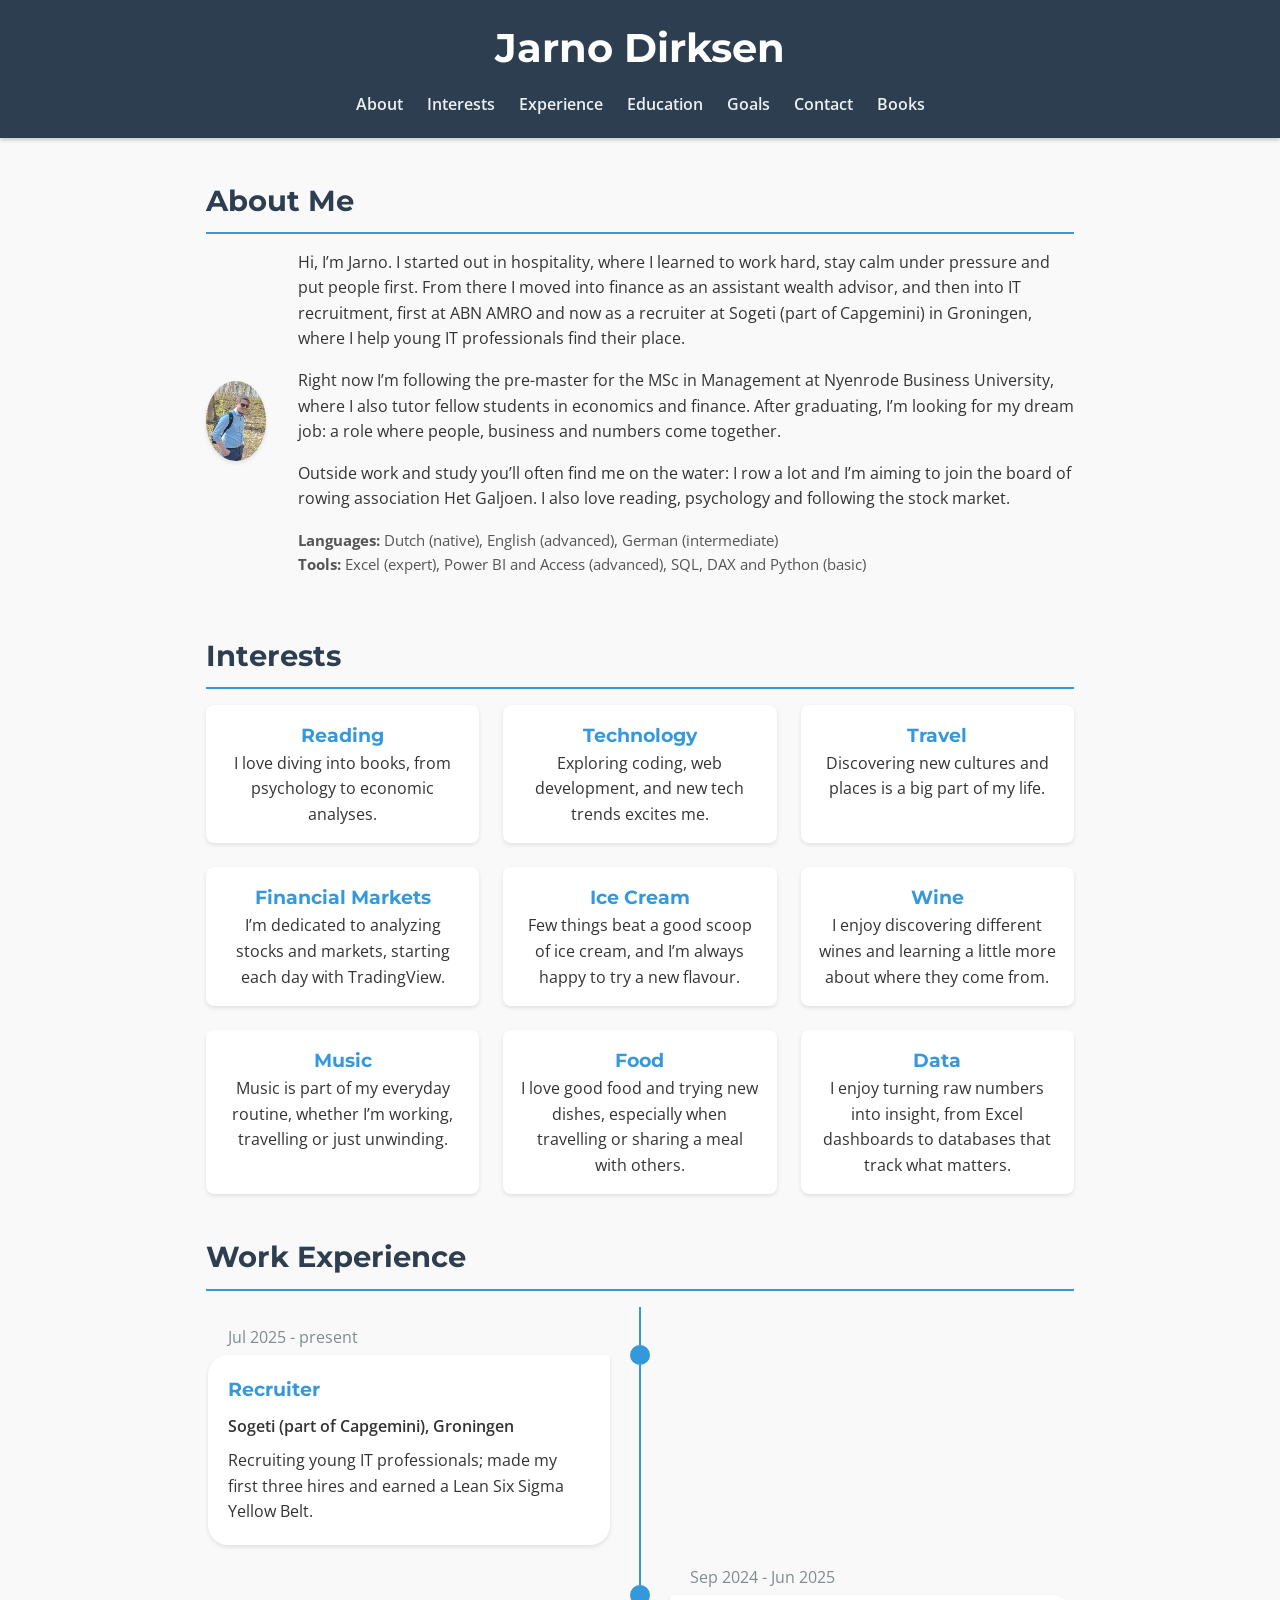
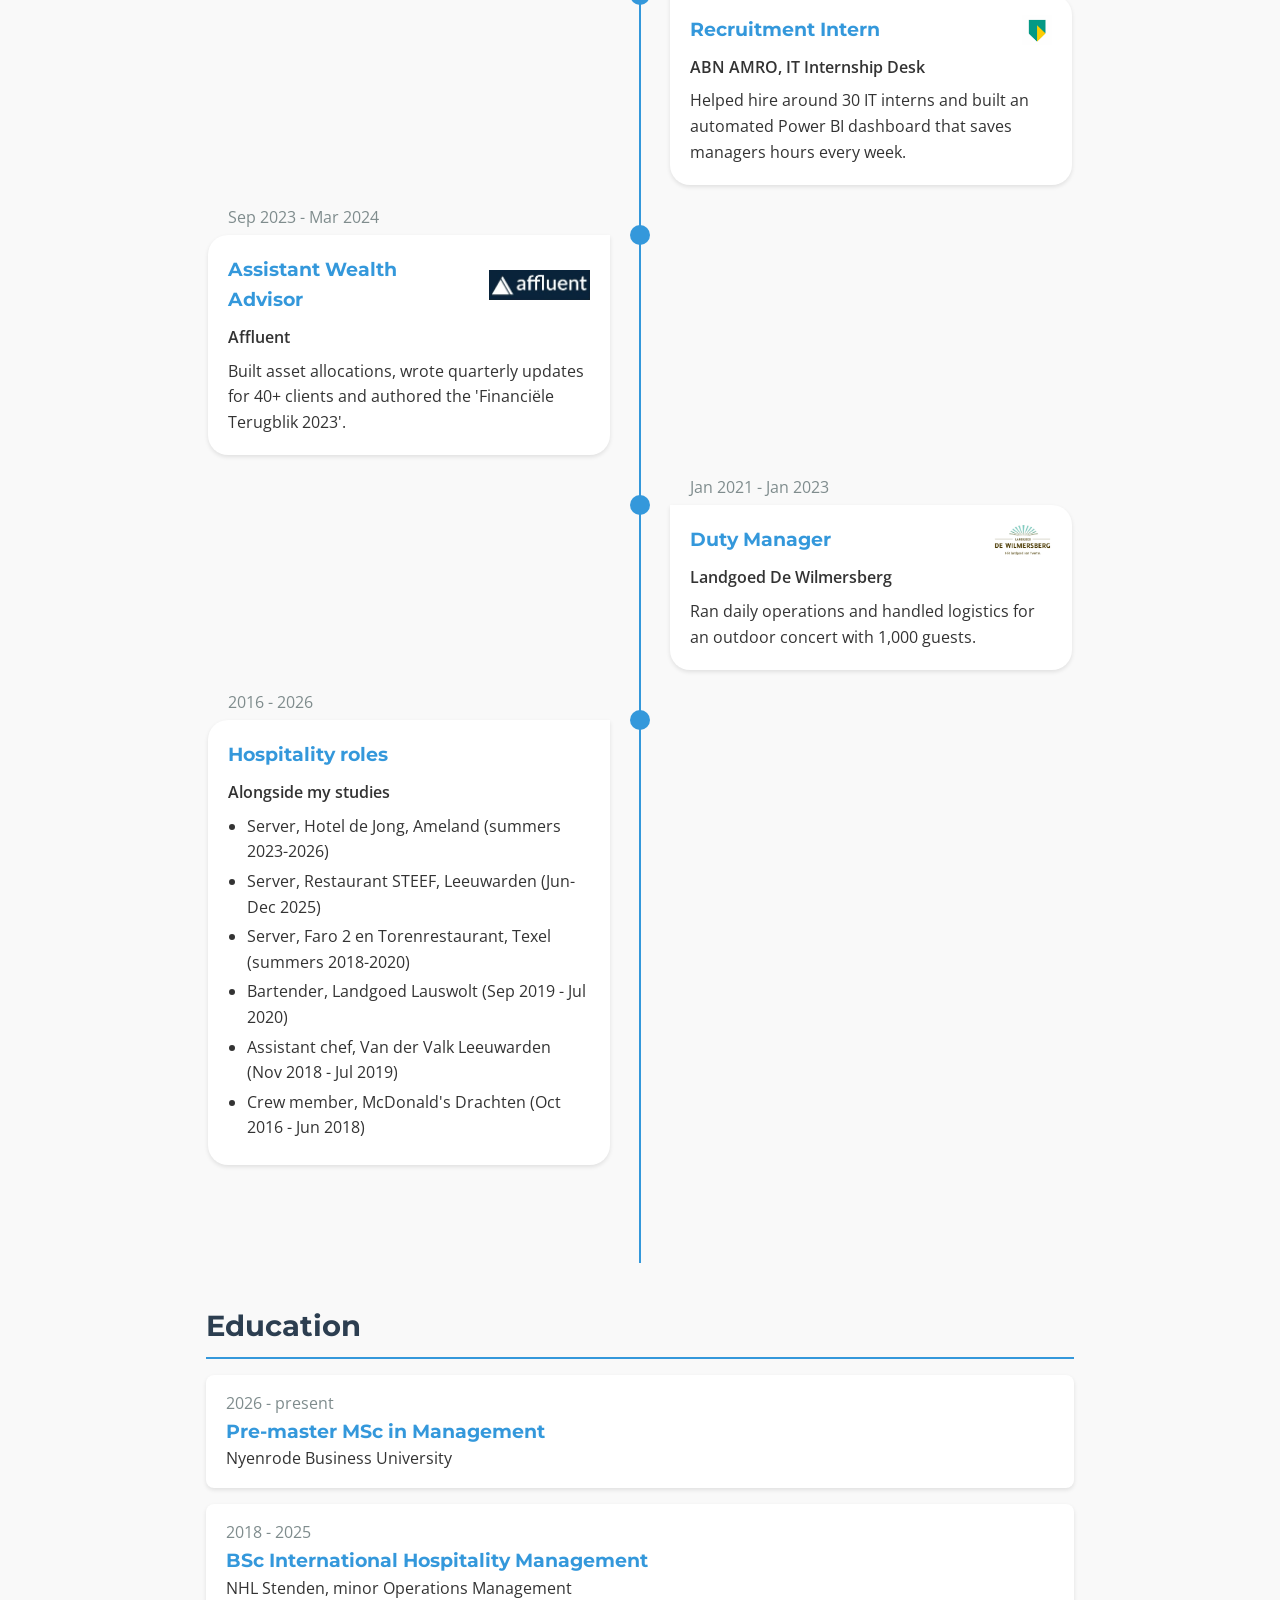
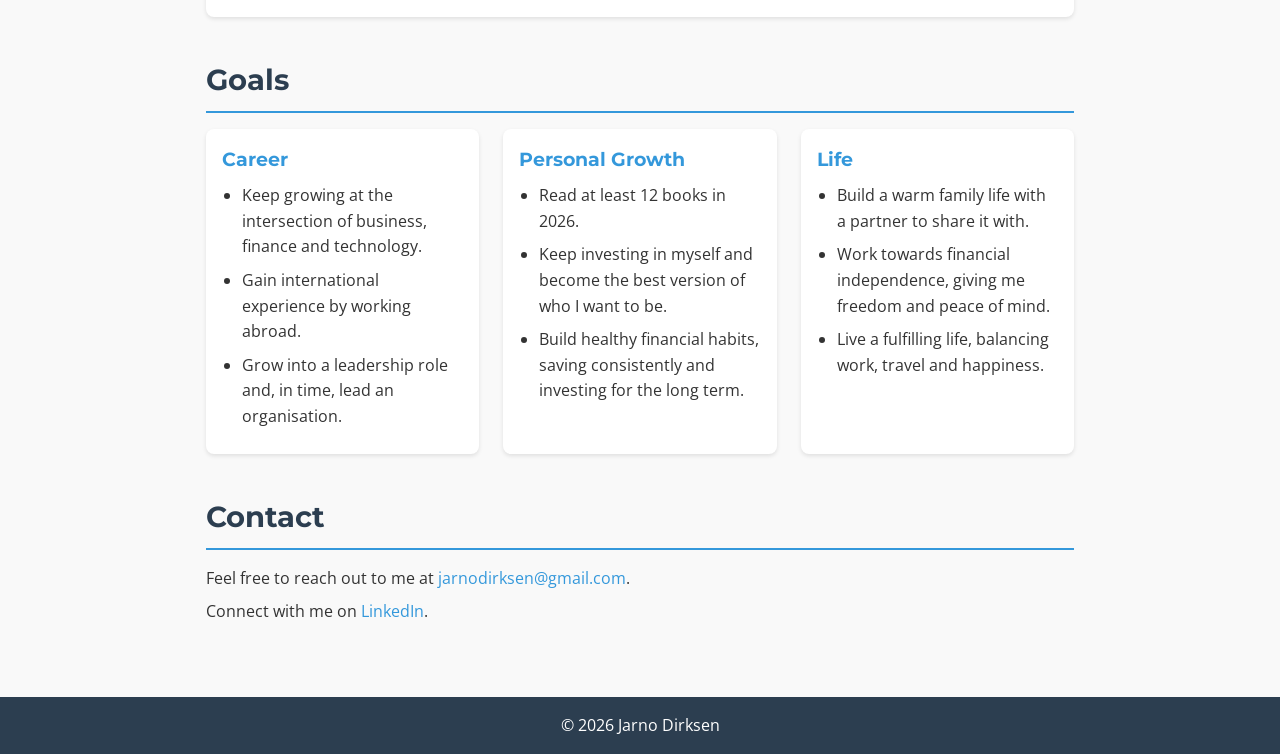
==== commit e9053e9b: "Merge branch 'main' of https://github.com/JarnoDirksen/jarnodirksen.com" ====
--- a/index.htm
+++ b/index.htm
@@ -4,51 +4,87 @@
     <meta charset="UTF-8">
     <meta name="viewport" content="width=device-width, initial-scale=1.0">
     <title>Jarno Dirksen - Personal Website</title>
+    <meta name="description" content="Jarno Dirksen: recruiter at Sogeti with a background in hospitality and finance, pre-master student at Nyenrode Business University, looking for his next step after graduating.">
+    <link rel="canonical" href="https://jarnodirksen.com/">
+    <meta property="og:type" content="profile">
+    <meta property="og:site_name" content="Jarno Dirksen">
+    <meta property="og:title" content="Jarno Dirksen - Personal Website">
+    <meta property="og:description" content="Jarno Dirksen: recruiter at Sogeti with a background in hospitality and finance, pre-master student at Nyenrode Business University, looking for his next step after graduating.">
+    <meta property="og:url" content="https://jarnodirksen.com/">
+    <meta property="og:image" content="https://jarnodirksen.com/Images/1_Jarno.jpg">
+    <meta property="og:image:alt" content="Portrait of Jarno Dirksen">
+    <meta name="twitter:card" content="summary">
+    <meta name="twitter:title" content="Jarno Dirksen - Personal Website">
+    <meta name="twitter:description" content="Jarno Dirksen: recruiter at Sogeti with a background in hospitality and finance, pre-master student at Nyenrode Business University, looking for his next step after graduating.">
+    <meta name="twitter:image" content="https://jarnodirksen.com/Images/1_Jarno.jpg">
+    <link rel="icon" href="/favicon.svg" type="image/svg+xml">
+    <link rel="apple-touch-icon" href="/apple-touch-icon.png">
+    <link rel="preconnect" href="https://fonts.googleapis.com">
+    <link rel="preconnect" href="https://fonts.gstatic.com" crossorigin>
     <link href="https://fonts.googleapis.com/css2?family=Montserrat:wght@400;700&family=Open+Sans:wght@400;600&display=swap" rel="stylesheet">
-    <link rel="stylesheet" href="styles.css">
+    <link rel="stylesheet" href="/styles.css">
+    <script type="application/ld+json">
+{
+  "@context": "https://schema.org",
+  "@type": "Person",
+  "name": "Jarno Dirksen",
+  "url": "https://jarnodirksen.com/",
+  "image": "https://jarnodirksen.com/Images/1_Jarno.jpg",
+  "email": "mailto:jarnodirksen@gmail.com",
+  "jobTitle": "Recruiter",
+  "worksFor": {
+    "@type": "Organization",
+    "name": "Sogeti"
+  },
+  "description": "Recruiter at Sogeti (part of Capgemini) with a background in hospitality and finance, currently following the pre-master for the MSc in Management at Nyenrode Business University.",
+  "knowsLanguage": ["nl", "en", "de"],
+  "alumniOf": {
+    "@type": "CollegeOrUniversity",
+    "name": "NHL Stenden University of Applied Sciences"
+  },
+  "affiliation": {
+    "@type": "CollegeOrUniversity",
+    "name": "Nyenrode Business University"
+  },
+  "sameAs": [
+    "https://www.linkedin.com/in/jarnodirksen"
+  ]
+}
+    </script>
 </head>
 <body>
-    <!-- Header Placeholder -->
-    <div id="header"></div>
+    <header>
+        <a class="site-title" href="/">Jarno Dirksen</a>
+        <nav aria-label="Main">
+            <ul>
+                <li><a href="#about">About</a></li>
+                <li><a href="#interests">Interests</a></li>
+                <li><a href="#experience">Experience</a></li>
+                <li><a href="#education">Education</a></li>
+                <li><a href="#goals">Goals</a></li>
+                <li><a href="#contact">Contact</a></li>
+                <li><a href="/books.html">Books</a></li>
+            </ul>
+        </nav>
+    </header>
 
     <main>
         <!-- About Section -->
         <section id="about">
-            <h2>MSc Management student at Nyenrode</h2>
-
+            <h2>About Me</h2>
             <div class="about-content">
-                <img src="Images/2_Jarno.jpg" alt="Jarno Dirksen">
-
-                <div class="about-cards">
-                    <article class="card">
-                        <h3>Now</h3>
-                        <p>At Nyenrode for an MSc in Management, with a focus on financial management. I am here to get the formal base I was missing for work in finance.</p>
-                    </article>
-                    <article class="card">
-                        <h3>Before</h3>
-                        <p>Hospitality, up to duty manager at Landgoed de Wilmersberg. Then wealth advice at Affluent, an internship at ABN AMRO, and a year as IT recruiter at Sogeti.</p>
-                    </article>
-                    <article class="card">
-                        <h3>On the side</h3>
-                        <p>Markets, a wine cellar with a long horizon, and Excel for both. I like things that get better if you keep a list and pay attention.</p>
-                    </article>
-                    <article class="card">
-                        <h3>Next</h3>
-                        <p>Finish the master’s and move into finance. Banking, markets, or a finance role in a company. I am not in a hurry to put a job title on it.</p>
-                    </article>
-                </div>
-            </div>
-
-            <p class="about-facts">
-                <a href="https://www.nyenrode.nl" target="_blank" rel="noopener">Nyenrode</a>
-                <a href="https://www.sogeti.nl" target="_blank" rel="noopener">Sogeti</a>
-                <a href="https://www.wilmersberg.nl" target="_blank" rel="noopener">Hospitality</a>
-                <a href="https://www.linkedin.com/in/jarnodirksen" target="_blank" rel="noopener">LinkedIn</a>
-            </p>
-
-        <section id="skills">
-            <h2>Skills</h2>
-            <div id="mindmap" style="width: 100%; height: 600px; border: 1px solid #ccc;"></div>
+                <picture>
+                    <source srcset="Images/1_Jarno.webp" type="image/webp">
+                    <img src="Images/1_Jarno.jpg" alt="Jarno Dirksen" width="450" height="600">
+                </picture>
+                <div class="about-text">
+                    <p>Hi, I’m Jarno. I started out in hospitality, where I learned to work hard, stay calm under pressure and put people first. From there I moved into finance as an assistant wealth advisor, and then into IT recruitment, first at ABN AMRO and now as a recruiter at Sogeti (part of Capgemini) in Groningen, where I help young IT professionals find their place.</p>
+                    <p>Right now I’m following the pre-master for the MSc in Management at Nyenrode Business University, where I also tutor fellow students in economics and finance. After graduating, I’m looking for my dream job: a role where people, business and numbers come together.</p>
+                    <p>Outside work and study you’ll often find me on the water: I row a lot and I’m aiming to join the board of rowing association Het Galjoen. I also love reading, psychology and following the stock market.</p>
+                    <p class="about-facts"><strong>Languages:</strong> Dutch (native), English (advanced), German (intermediate)<br>
+                    <strong>Tools:</strong> Excel (expert), Power BI and Access (advanced), SQL, DAX and Python (basic)</p>
+                </div>
+            </div>
         </section>
 
         <!-- Interests Section -->
@@ -73,23 +109,23 @@
                 </div>
                 <div class="card">
                     <h3>Ice Cream</h3>
-                    <p></p>
+                    <p>Few things beat a good scoop of ice cream, and I’m always happy to try a new flavour.</p>
                 </div>
                 <div class="card">
                     <h3>Wine</h3>
-                    <p></p>
+                    <p>I enjoy discovering different wines and learning a little more about where they come from.</p>
                 </div>
                 <div class="card">
                     <h3>Music</h3>
-                    <p></p>
+                    <p>Music is part of my everyday routine, whether I’m working, travelling or just unwinding.</p>
                 </div>
                 <div class="card">
                     <h3>Food</h3>
-                    <p></p>
+                    <p>I love good food and trying new dishes, especially when travelling or sharing a meal with others.</p>
                 </div>
                 <div class="card">
                     <h3>Data</h3>
-                    <p></p>
+                    <p>I enjoy turning raw numbers into insight, from Excel dashboards to databases that track what matters.</p>
                 </div>
             </div>
         </section>
@@ -97,11 +133,26 @@
         <!-- Work Experience Section -->
         <section id="experience">
             <h2>Work Experience</h2>
-            <div class="container">
-                <div class="timeline">
-                  <ul id="timeline-list"></ul>
-                </div>
-              </div>
+            <div class="timeline">
+                <ul id="timeline-list"></ul>
+            </div>
+        </section>
+
+        <!-- Education Section -->
+        <section id="education">
+            <h2>Education</h2>
+            <ul class="edu-list">
+                <li>
+                    <p class="date">2026 - present</p>
+                    <h3>Pre-master MSc in Management</h3>
+                    <p>Nyenrode Business University</p>
+                </li>
+                <li>
+                    <p class="date">2018 - 2025</p>
+                    <h3>BSc International Hospitality Management</h3>
+                    <p>NHL Stenden, minor Operations Management</p>
+                </li>
+            </ul>
         </section>
 
         <!-- Goals Section -->
@@ -109,28 +160,27 @@
             <h2>Goals</h2>
             <div class="goals-container">
                 <div class="goal-category">
-                    <h3>Short-Term (Next 2 Years)</h3>
+                    <h3>Career</h3>
                     <ul>
-                        <li>Save 10% of all net income.</li>
+                        <li>Keep growing at the intersection of business, finance and technology.</li>
+                        <li>Gain international experience by working abroad.</li>
+                        <li>Grow into a leadership role and, in time, lead an organisation.</li>
+                    </ul>
+                </div>
+                <div class="goal-category">
+                    <h3>Personal Growth</h3>
+                    <ul>
                         <li>Read at least 12 books in 2026.</li>
-                        <li>Figure out how I can be the person who would attract the person I would want to be with.</li>
+                        <li>Keep investing in myself and become the best version of who I want to be.</li>
+                        <li>Build healthy financial habits, saving consistently and investing for the long term.</li>
                     </ul>
                 </div>
                 <div class="goal-category">
-                    <h3>Medium-Term (Next 10 Years)</h3>
+                    <h3>Life</h3>
                     <ul>
-                        <li>Find a wife to start a family.</li>
-                        <li>Build a net worth of €100,000 by age 30.</li>
-                        <li>Work abroad.</li>
-                        <li>Buy a Tesla.</li>
-                    </ul>
-                </div>
-                <div class="goal-category">
-                    <h3>Long-Term (10+ Years)</h3>
-                    <ul>
-                        <li>Become financially independent with a net worth of €4 million.</li>
-                        <li>Lead a company as CEO or Director.</li>
-                        <li>Live a fulfilling life, balancing work, travel, and happiness.</li>
+                        <li>Build a warm family life with a partner to share it with.</li>
+                        <li>Work towards financial independence, giving me freedom and peace of mind.</li>
+                        <li>Live a fulfilling life, balancing work, travel and happiness.</li>
                     </ul>
                 </div>
             </div>
@@ -139,33 +189,15 @@
         <!-- Contact Section -->
         <section id="contact">
             <h2>Contact</h2>
-            <p>Feel free to reach out to me at <a href="/cdn-cgi/l/email-protection#e78d86958988a7829f868a978b82c984888a">[email&#160;protected]</a>.</p>
-            <p>Connect with me on <a href="https://linkedin.com/in/jarnodirksen" target="_blank">LinkedIn</a>.</p>
+            <p>Feel free to reach out to me at <a href="mailto:jarnodirksen@gmail.com">jarnodirksen@gmail.com</a>.</p>
+            <p>Connect with me on <a href="https://www.linkedin.com/in/jarnodirksen" target="_blank" rel="noopener">LinkedIn</a>.</p>
         </section>
     </main>
 
-    <!-- Footer Placeholder -->
-    <div id="footer"></div>
-
-    <!-- Scripts -->
-    <script src="workexperience.js"></script>
-    <script>
-        fetch('header.html')
-            .then(response => response.text())
-            .then(data => {
-                document.getElementById('header').innerHTML = data;
-                const script = document.createElement('script');
-                script.src = 'header.js';
-                document.body.appendChild(script);
-            });
-        fetch('footer.html')
-            .then(response => response.text())
-            .then(data => {
-                document.getElementById('footer').innerHTML = data;
-            });
-    </script>
-    <script data-cfasync="false" src="/cdn-cgi/scripts/5c5dd728/cloudflare-static/email-decode.min.js"></script>
-    <script src="https://visjs.github.io/vis-network/standalone/umd/vis-network.min.js"></script>
-    <script src="mindmap.js"></script>
+    <footer>
+        <p>&copy; 2026 Jarno Dirksen</p>
+    </footer>
+
+    <script src="/workexperience.js"></script>
 </body>
 </html>
--- a/styles.css
+++ b/styles.css
@@ -1,273 +1,163 @@
 /* Base */
-* {
-    box-sizing: border-box;
-}
-
-html {
-    scroll-behavior: smooth;
-    scroll-padding-top: 6rem;
-}
-
-body,
-h1, h2, h3, h4,
-p, a, li, span, button,
-.card, .one-liner, .about-facts {
-    font-family: Calibri, Carlito, "Segoe UI", sans-serif;
-}
+*, *::before, *::after { box-sizing: border-box; margin: 0; padding: 0; }
+
+html { scroll-padding-top: 7rem; -webkit-text-size-adjust: 100%; }
 
 body {
-    margin: 0;
+    font-family: 'Open Sans', sans-serif;
+    font-size: 1rem;
     background-color: #f9f9f9;
     color: #333;
     line-height: 1.6;
-}
-
-section[id] {
-    scroll-margin-top: 6rem;
-}
-
-/* Header */
-#header {
+    min-height: 100vh;
+    display: flex;
+    flex-direction: column;
+}
+
+img { max-width: 100%; height: auto; display: block; }
+
+a { color: #3498db; }
+
+h2, h3, h4, .site-title { font-family: 'Montserrat', sans-serif; }
+
+h2 {
+    color: #2c3e50;
+    border-bottom: 2px solid #3498db;
+    padding-bottom: 0.5rem;
+    margin: 2.5rem 0 1rem;
+    font-size: clamp(1.4rem, 4vw, 1.8rem);
+}
+
+/* Header & nav */
+header {
     position: sticky;
     top: 0;
-    z-index: 1000;
-}
-
-.site-header {
+    z-index: 100;
     background-color: #2c3e50;
     color: #fff;
-    box-shadow: 0 2px 8px rgba(0, 0, 0, 0.15);
-}
-
-.header-inner {
-    max-width: 1100px;
-    margin: 0 auto;
-    padding: 1.5rem 1.5rem 1.1rem;
-    display: flex;
-    flex-direction: column;
-    align-items: center;
-    gap: 0.85rem;
-    transition: padding 0.3s ease, gap 0.3s ease;
-}
-
-.site-header h1 {
-    margin: 0;
-    font-size: 2.2rem;
+    padding: 1rem;
+    text-align: center;
+    box-shadow: 0 2px 4px rgba(0, 0, 0, 0.2);
+}
+
+.site-title {
+    color: #fff;
+    text-decoration: none;
     font-weight: 700;
-    letter-spacing: 0.02em;
-    transition: font-size 0.3s ease;
-}
-
-.site-header h1 a.site-title {
-    color: inherit;
-    text-decoration: none;
-}
-
-.site-header h1 a.site-title:hover {
-    color: #7ec8f3;
-}
-
-.site-header nav ul {
+    font-size: clamp(1.5rem, 5vw, 2.5rem);
+}
+
+nav ul {
     list-style: none;
-    margin: 0;
-    padding: 0;
     display: flex;
     flex-wrap: wrap;
     justify-content: center;
-    gap: 0.25rem 1.4rem;
-}
-
-.site-header nav a {
+    gap: 0.25rem 1.5rem;
+    margin-top: 0.5rem;
+}
+
+nav a {
+    display: inline-block;
+    padding: 0.25rem 0;
     color: #ecf0f1;
     text-decoration: none;
     font-weight: 600;
-    font-size: 0.95rem;
-    padding-bottom: 2px;
-    border-bottom: 2px solid transparent;
-}
-
-.site-header nav a:hover {
-    color: #7ec8f3;
-    border-bottom-color: #3498db;
-}
-
-.site-header.is-compact .header-inner {
-    flex-direction: row;
+}
+
+nav a:hover, nav a:focus-visible { color: #3498db; }
+
+/* Layout */
+main {
+    flex: 1;
+    width: 100%;
+    max-width: 900px;
+    margin: 0 auto;
+    padding: 0 1rem 2rem;
+}
+
+main.wide { max-width: 1200px; }
+
+/* About */
+.about-content {
+    display: flex;
+    align-items: center;
+    gap: 2rem;
+}
+
+.about-content img {
+    width: 200px;
+    flex-shrink: 0;
+    border-radius: 50%;
+    box-shadow: 0 2px 4px rgba(0, 0, 0, 0.1);
+}
+
+/* Cards (interests & goals) */
+.card-container {
+    display: grid;
+    grid-template-columns: repeat(auto-fit, minmax(min(250px, 100%), 1fr));
+    gap: 1.5rem;
+}
+
+.card, .goal-category, #timeline-list > li, .book-card {
+    background-color: #fff;
+    border-radius: 8px;
+    box-shadow: 0 2px 4px rgba(0, 0, 0, 0.1);
+}
+
+.card { padding: 1rem; text-align: center; }
+
+.card h3, .goal-category h3, .timeline-content h3, .edu-list h3 { color: #3498db; }
+
+.goals-container {
+    display: grid;
+    grid-template-columns: repeat(auto-fit, minmax(min(250px, 100%), 1fr));
+    gap: 1.5rem;
+}
+
+.goal-category { padding: 1rem; }
+
+.goal-category h3 { margin-bottom: 0.5rem; }
+
+.goal-category ul { padding-left: 1.25rem; }
+
+.goal-category li { margin-bottom: 0.5rem; }
+
+/* Work experience timeline (stacked by default, two columns on wide screens) */
+.timeline { position: relative; padding: 1rem 0; }
+
+#timeline-list { list-style: none; }
+
+#timeline-list > li { padding: 20px; margin-bottom: 20px; }
+
+.timeline-content .date { color: #7f8c8d; }
+
+.heading-with-logo {
+    display: flex;
     justify-content: space-between;
     align-items: center;
-    padding: 0.65rem 1.5rem;
     gap: 1rem;
-}
-
-.site-header.is-compact h1 {
-    font-size: 1.15rem;
-}
-
-.site-header.is-compact nav ul {
-    justify-content: flex-end;
-    gap: 0.2rem 1.1rem;
-}
-
-.site-header.is-compact nav a {
-    font-size: 0.88rem;
-}
-
-/* Main */
-main {
-    max-width: 960px;
-    margin: 0 auto;
-    padding: 1.5rem 1.25rem 2.5rem;
-}
-
-h2 {
-    color: #2c3e50;
-    font-size: 1.65rem;
-    font-weight: 700;
-    letter-spacing: -0.02em;
-    border-bottom: none;
-    margin: 0 0 1.25rem;
-}
-
-/* About */
-#about h2 {
-    margin-bottom: 1.5rem;
-}
-
-.about-content {
-    display: grid;
-    grid-template-columns: 260px 1fr;
-    gap: 2rem;
-    align-items: start;
-}
-
-.about-content img {
-    width: 100%;
-    max-width: 280px;
-    height: auto;
-    aspect-ratio: 3 / 4;
-    object-fit: cover;
-    object-position: 20% 70%;
-    border-radius: 16px;
-    box-shadow: 0 8px 24px rgba(44, 62, 80, 0.12);
-}
-
-.about-cards {
-    display: grid;
-    grid-template-columns: 1fr 1fr;
-    gap: 0.9rem;
-}
-
-.about-cards .card,
-.card {
-    background: transparent;
-    box-shadow: none;
-    border: 1px solid rgba(44, 62, 80, 0.14);
-    border-radius: 12px;
-    padding: 1.1rem 1.15rem;
-    text-align: left;
-}
-
-.about-cards .card h3,
-.card h3 {
-    margin: 0 0 0.4rem;
-    color: #2c3e50;
-    font-size: 0.78rem;
-    font-weight: 700;
-    letter-spacing: 0.08em;
-    text-transform: uppercase;
-}
-
-.about-cards .card p,
-.card p {
-    margin: 0;
-    color: #3d4a54;
-    font-size: 0.95rem;
-    line-height: 1.55;
-}
-
-.about-facts {
-    display: flex;
-    justify-content: center;
-    flex-wrap: wrap;
-    gap: 0.55rem;
-    margin: 1.75rem 0 0;
-}
-
-.about-facts a {
-    display: inline-block;
-    padding: 0.35rem 0.9rem;
-    border-radius: 999px;
-    background: #eef2f5;
-    color: #2c3e50;
-    font-size: 0.88rem;
-    text-decoration: none;
-}
-
-.about-facts a:hover {
-    background: #2c3e50;
-    color: #fff;
-}
-
-/* Interests */
-.card-container {
-    display: grid;
-    grid-template-columns: repeat(auto-fit, minmax(220px, 1fr));
-    gap: 1rem;
-    margin-top: 0.25rem;
-}
-
-/* Experience */
-.container {
-    display: flex;
-    justify-content: center;
-    padding: 1.5rem 0;
-}
-
-.heading-with-logo {
-    display: flex;
-    justify-content: space-between;
-    align-items: center;
     margin-bottom: 10px;
 }
 
-.company-logo,
-.company-logo-right {
-    height: 30px;
-    width: auto;
-}
-
-.timeline {
-    position: relative;
-    width: 100%;
-    max-width: 868px;
-    padding: 1rem 0;
-}
-
-.timeline ul {
-    list-style: none;
-    margin: 0;
-    padding: 0;
-}
-
-.timeline ul li {
-    padding: 20px;
-    background: transparent;
-    border: 1px solid rgba(44, 62, 80, 0.14);
-    color: #333;
-    border-radius: 10px;
-    margin-bottom: 20px;
-}
-
-.timeline-content h3 {
-    color: #2c3e50;
-}
-
-.timeline-content .date {
-    color: #7f8c8d;
+.company-logo-right { height: 30px; width: auto; }
+.timeline-content .company { font-weight: 600; margin-bottom: 0.5rem; }
+.timeline-content .details { list-style: disc; padding-left: 1.2rem; }
+.timeline-content .details li { margin-bottom: 0.25rem; }
+
+/* Education */
+.edu-list { list-style: none; display: grid; gap: 1rem; }
+.edu-list li { background: #fff; padding: 1rem 1.25rem; border-radius: 8px; box-shadow: 0 2px 4px rgba(0, 0, 0, 0.1); }
+.edu-list .date { color: #7f8c8d; }
+.about-text p { margin-bottom: 1rem; }
+.about-facts { font-size: 0.95rem; color: #555; }
+
+@media (max-width: 600px) {
+    .heading-with-logo { flex-direction: column; align-items: flex-start; }
 }
 
 @media (min-width: 900px) {
-    .timeline:before {
+    .timeline { padding: 3rem 2rem; }
+    .timeline::before {
         content: "";
         position: absolute;
         top: 0;
@@ -277,92 +167,61 @@
         height: 100%;
         background-color: #3498db;
     }
-
-    .timeline ul li {
-        width: 50%;
-        position: relative;
-        margin-bottom: 50px;
-    }
-
-    .timeline ul li:nth-child(odd) {
-        float: left;
-        clear: right;
-        transform: translateX(-30px);
-        border-radius: 20px 0 20px 20px;
-    }
-
-    .timeline ul li:nth-child(even) {
-        float: right;
-        clear: left;
-        transform: translateX(30px);
-        border-radius: 0 20px 20px 20px;
-    }
-
-    .timeline ul li::before {
+    #timeline-list { display: flow-root; }
+    #timeline-list > li { width: 50%; position: relative; margin-bottom: 50px; }
+    #timeline-list > li:nth-child(odd) { float: left; clear: right; transform: translateX(-30px); border-radius: 20px 0 20px 20px; }
+    #timeline-list > li:nth-child(even) { float: right; clear: left; transform: translateX(30px); border-radius: 0 20px 20px 20px; }
+    #timeline-list > li::before {
         content: "";
         position: absolute;
-        height: 16px;
-        width: 16px;
+        top: 0;
+        width: 20px;
+        height: 20px;
         border-radius: 50%;
         background-color: #3498db;
-        top: 0;
     }
-
-    .timeline ul li:nth-child(odd)::before {
-        transform: translate(50%, -50%);
-        right: -30px;
-    }
-
-    .timeline ul li:nth-child(even)::before {
-        transform: translate(-50%, -50%);
-        left: -30px;
-    }
-
-    .timeline-content .date {
-        position: absolute;
-        top: -28px;
-    }
-}
-
-/* Goals */
-.goals-container {
-    display: flex;
-    flex-wrap: wrap;
-    gap: 1.25rem;
-}
-
-.goal-category {
-    flex: 1 1 280px;
-    background: transparent;
-    border: 1px solid rgba(44, 62, 80, 0.14);
-    padding: 1rem 1.1rem;
-    border-radius: 12px;
-}
-
-.goal-category h3 {
-    color: #2c3e50;
-    margin: 0 0 0.5rem;
-}
-
-.goal-category ul {
-    padding-left: 1.1rem;
-    margin: 0;
-}
-
-.goal-category ul li {
-    margin-bottom: 0.45rem;
+    #timeline-list > li:nth-child(odd)::before { right: -30px; transform: translate(50%, -50%); }
+    #timeline-list > li:nth-child(even)::before { left: -30px; transform: translate(-50%, -50%); }
+    #timeline-list > li:hover::before { background-color: aqua; }
+    .timeline-content .date { position: absolute; top: -30px; }
 }
 
 /* Contact */
-#contact a {
-    color: #2c3e50;
-    text-decoration: none;
-    border-bottom: 1px solid #3498db;
-}
-
-#contact a:hover {
-    color: #3498db;
-}
+#contact p { margin-bottom: 0.5rem; }
+#contact a { text-decoration: none; }
+#contact a:hover { text-decoration: underline; }
+
+/* Books */
+#books h3 { color: #2c3e50; margin: 2rem 0 1rem; }
+
+.book-list {
+    display: grid;
+    grid-template-columns: repeat(auto-fill, minmax(min(200px, 100%), 1fr));
+    gap: 1.5rem;
+}
+
+.book-card { overflow: hidden; display: flex; flex-direction: column; }
+
+.book-cover {
+    width: 100%;
+    aspect-ratio: 2 / 3;
+    object-fit: cover;
+    background-color: #ecf0f1;
+}
+
+.book-body { padding: 0.75rem 1rem 1rem; font-size: 0.9rem; }
+
+.book-body h4 { font-size: 1rem; line-height: 1.3; color: #2c3e50; }
+
+.book-author { color: #7f8c8d; margin-bottom: 0.5rem; }
+
+.book-about, .book-takeaway { margin-bottom: 0.5rem; }
+
+.book-grade { color: #3498db; font-weight: 600; }
+
+/* 404 */
+.not-found { text-align: center; }
+.not-found p { margin-top: 1rem; }
 
 /* Footer */
 footer {
@@ -373,93 +232,10 @@
     margin-top: 2rem;
 }
 
-/* Books */
-#books {
-    margin-top: 1rem;
-}
-
-.book-list {
-    display: grid;
-    grid-template-columns: repeat(auto-fill, 200px);
-    gap: 30px;
-    justify-content: center;
-}
-
-.book-item {
-    position: relative;
-    width: 100%;
-    padding-bottom: 133.33%;
-    overflow: hidden;
-}
-
-.book-cover {
-    position: absolute;
-    inset: 0;
-    width: 100%;
-    height: 100%;
-    object-fit: contain;
-}
-
-.modal {
-    display: none;
-    position: fixed;
-    inset: 0;
-    z-index: 1000;
-    background-color: rgba(0, 0, 0, 0.5);
-    align-items: center;
-    justify-content: center;
-}
-
-.modal-content {
-    background-color: #fff;
-    padding: 20px;
-    width: 80%;
-    max-width: 600px;
-    border-radius: 8px;
-    position: relative;
-}
-
-.close {
-    color: #888;
-    float: right;
-    font-size: 28px;
-    font-weight: bold;
-    cursor: pointer;
-}
-
-.book-details {
-    display: flex;
-    gap: 20px;
-}
-
-.book-details img {
-    max-width: 150px;
-    height: auto;
-}
-
-.book-info {
-    flex: 1;
-}
-
-/* Small screens */
-@media (max-width: 800px) {
-    .about-content {
-        grid-template-columns: 1fr;
-        justify-items: center;
-    }
-
-    .about-cards {
-        width: 100%;
-        grid-template-columns: 1fr;
-    }
-
-    .site-header.is-compact .header-inner {
-        flex-direction: column;
-        align-items: flex-start;
-        padding: 0.65rem 1rem;
-    }
-
-    .site-header.is-compact nav ul {
-        justify-content: flex-start;
-    }
-}+@media (max-width: 600px) {
+    nav ul { gap: 0.25rem 1rem; }
+    .about-content { flex-direction: column; text-align: center; }
+    .about-content img { width: 160px; }
+    .book-list { grid-template-columns: repeat(2, 1fr); gap: 1rem; }
+    .book-body { padding: 0.5rem 0.75rem 0.75rem; }
+}
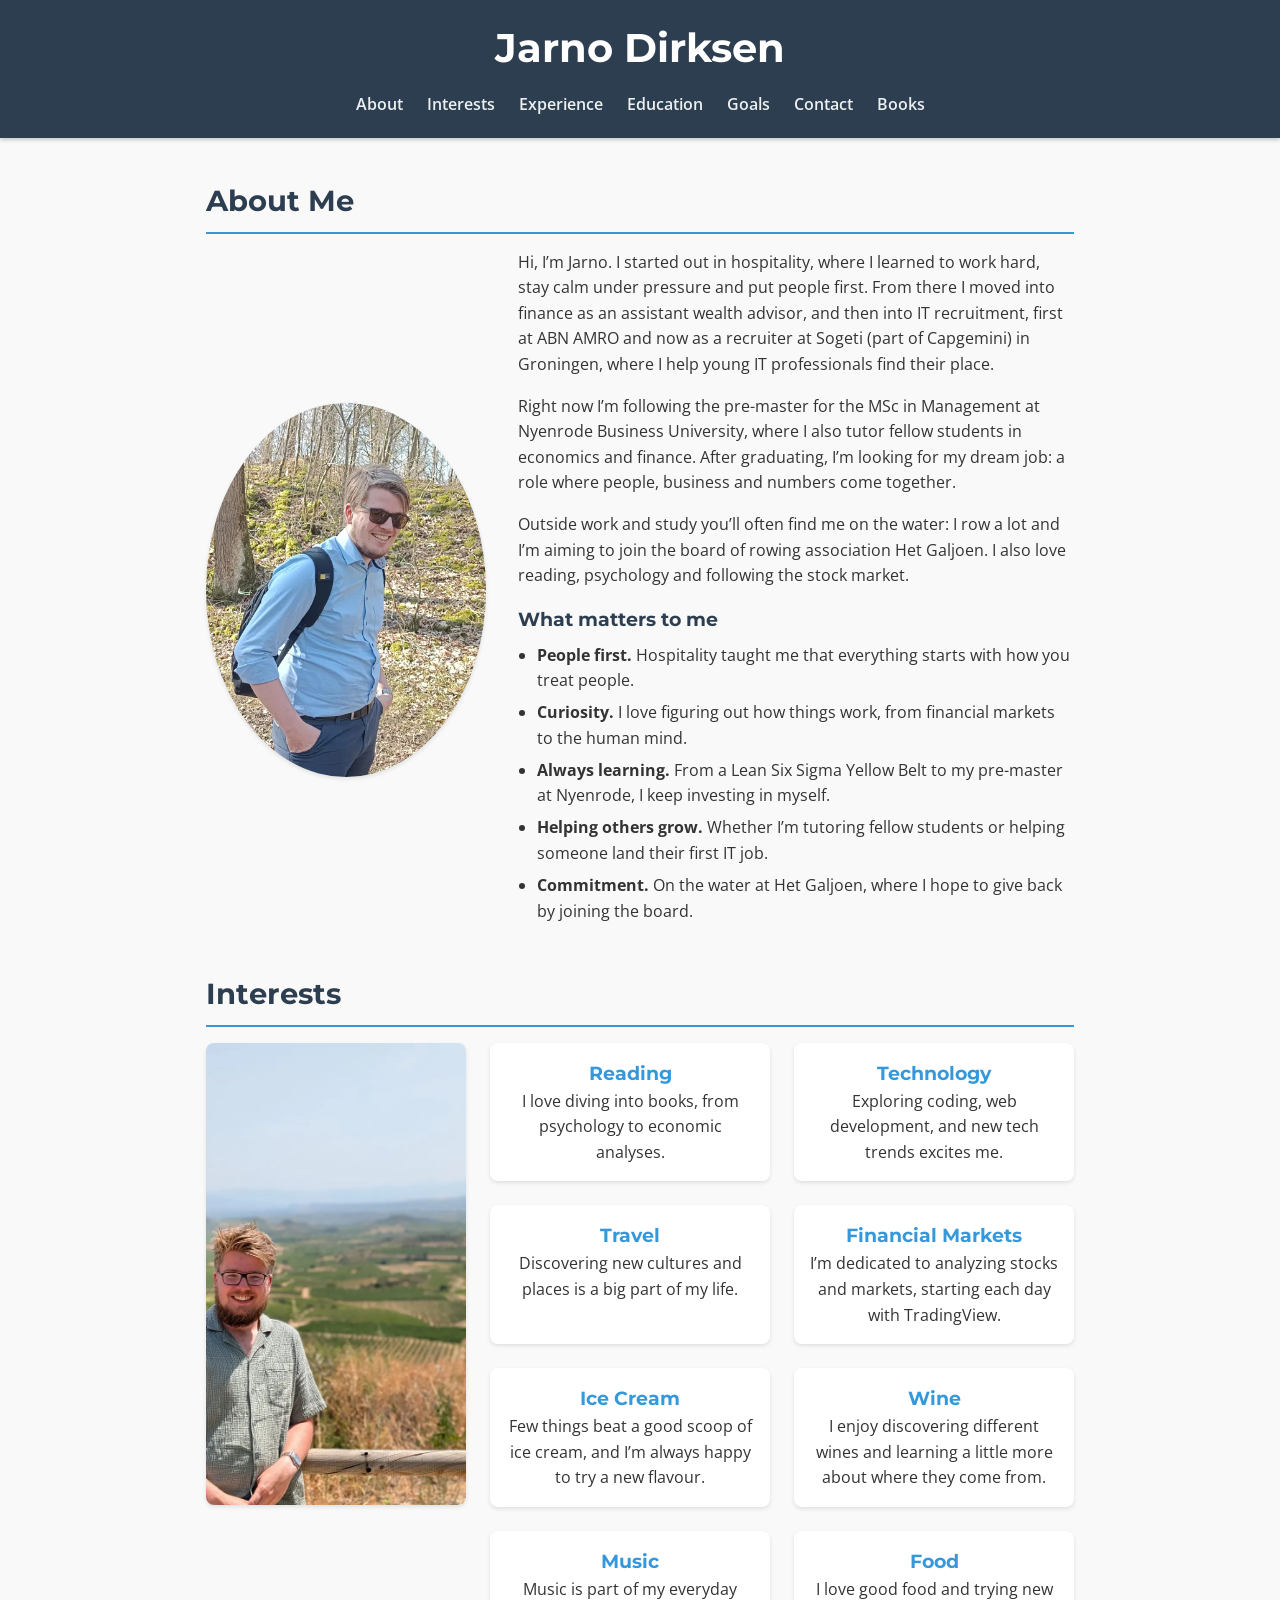
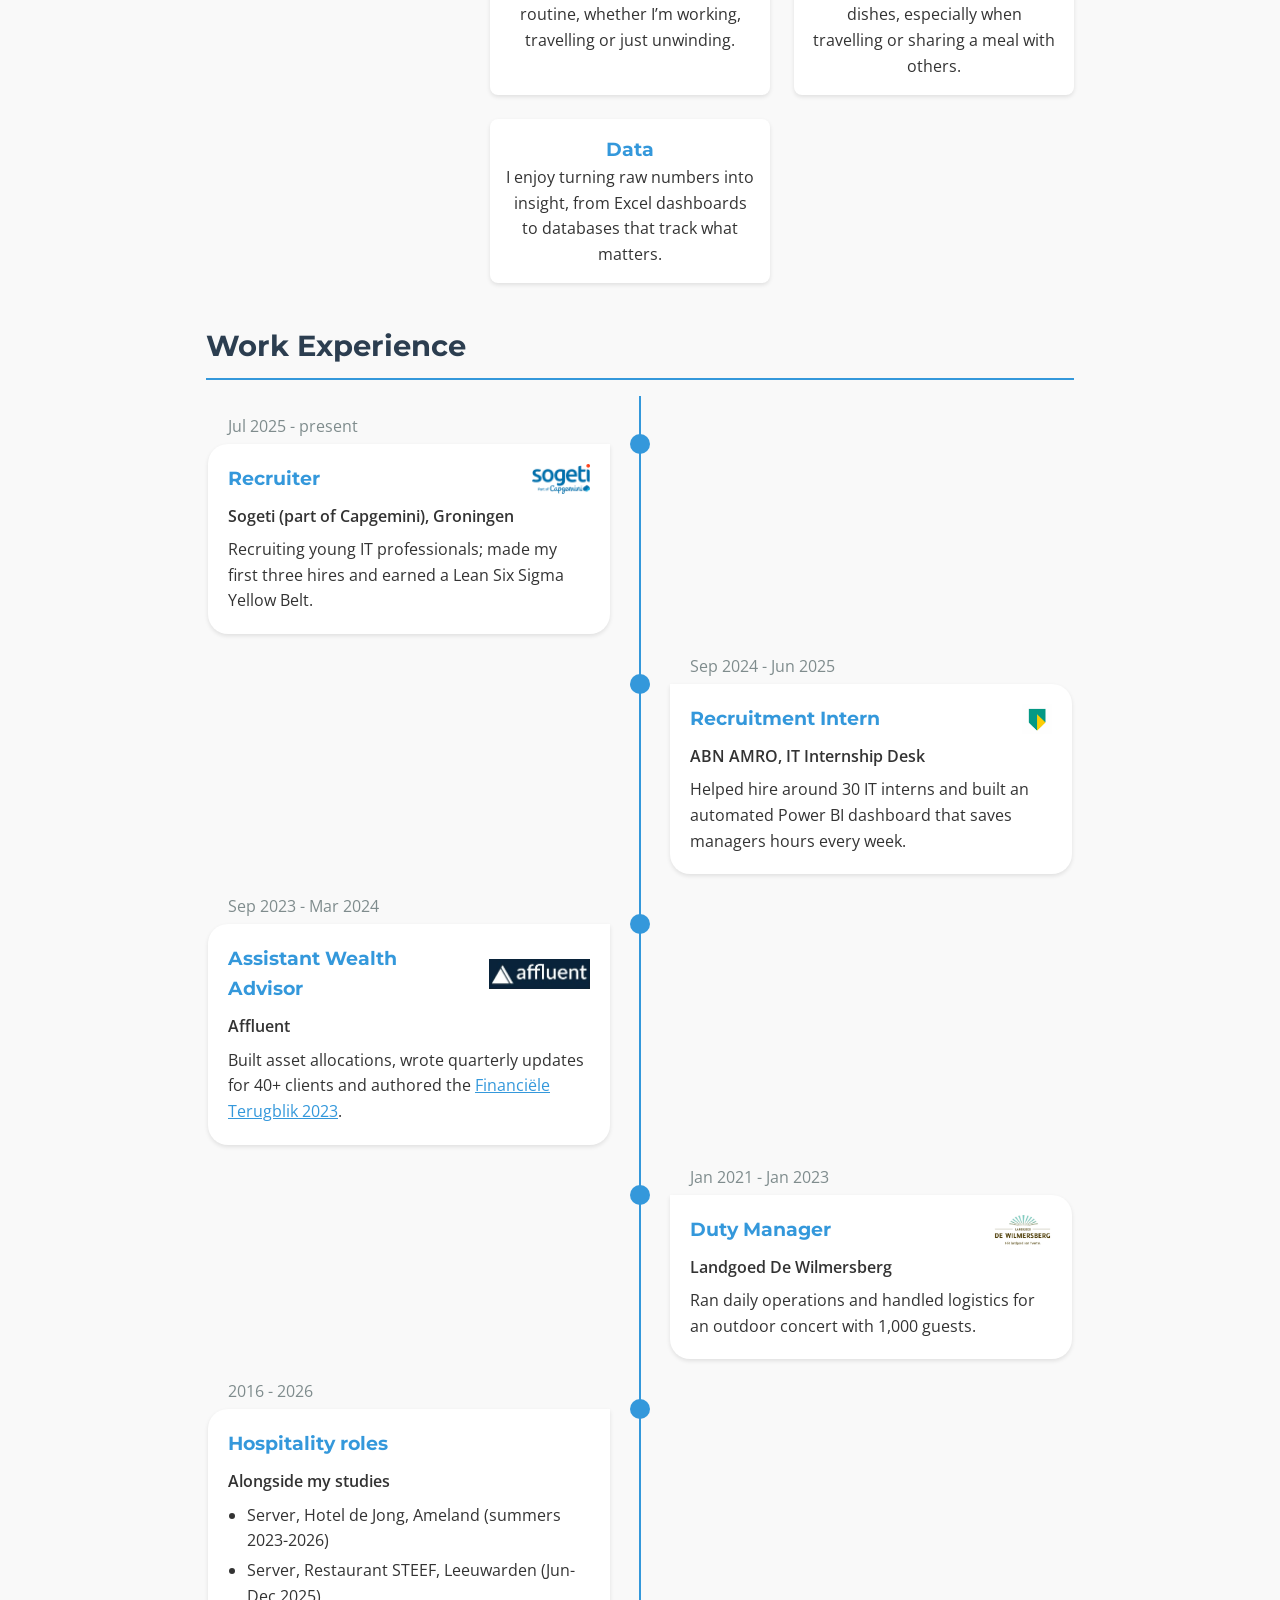
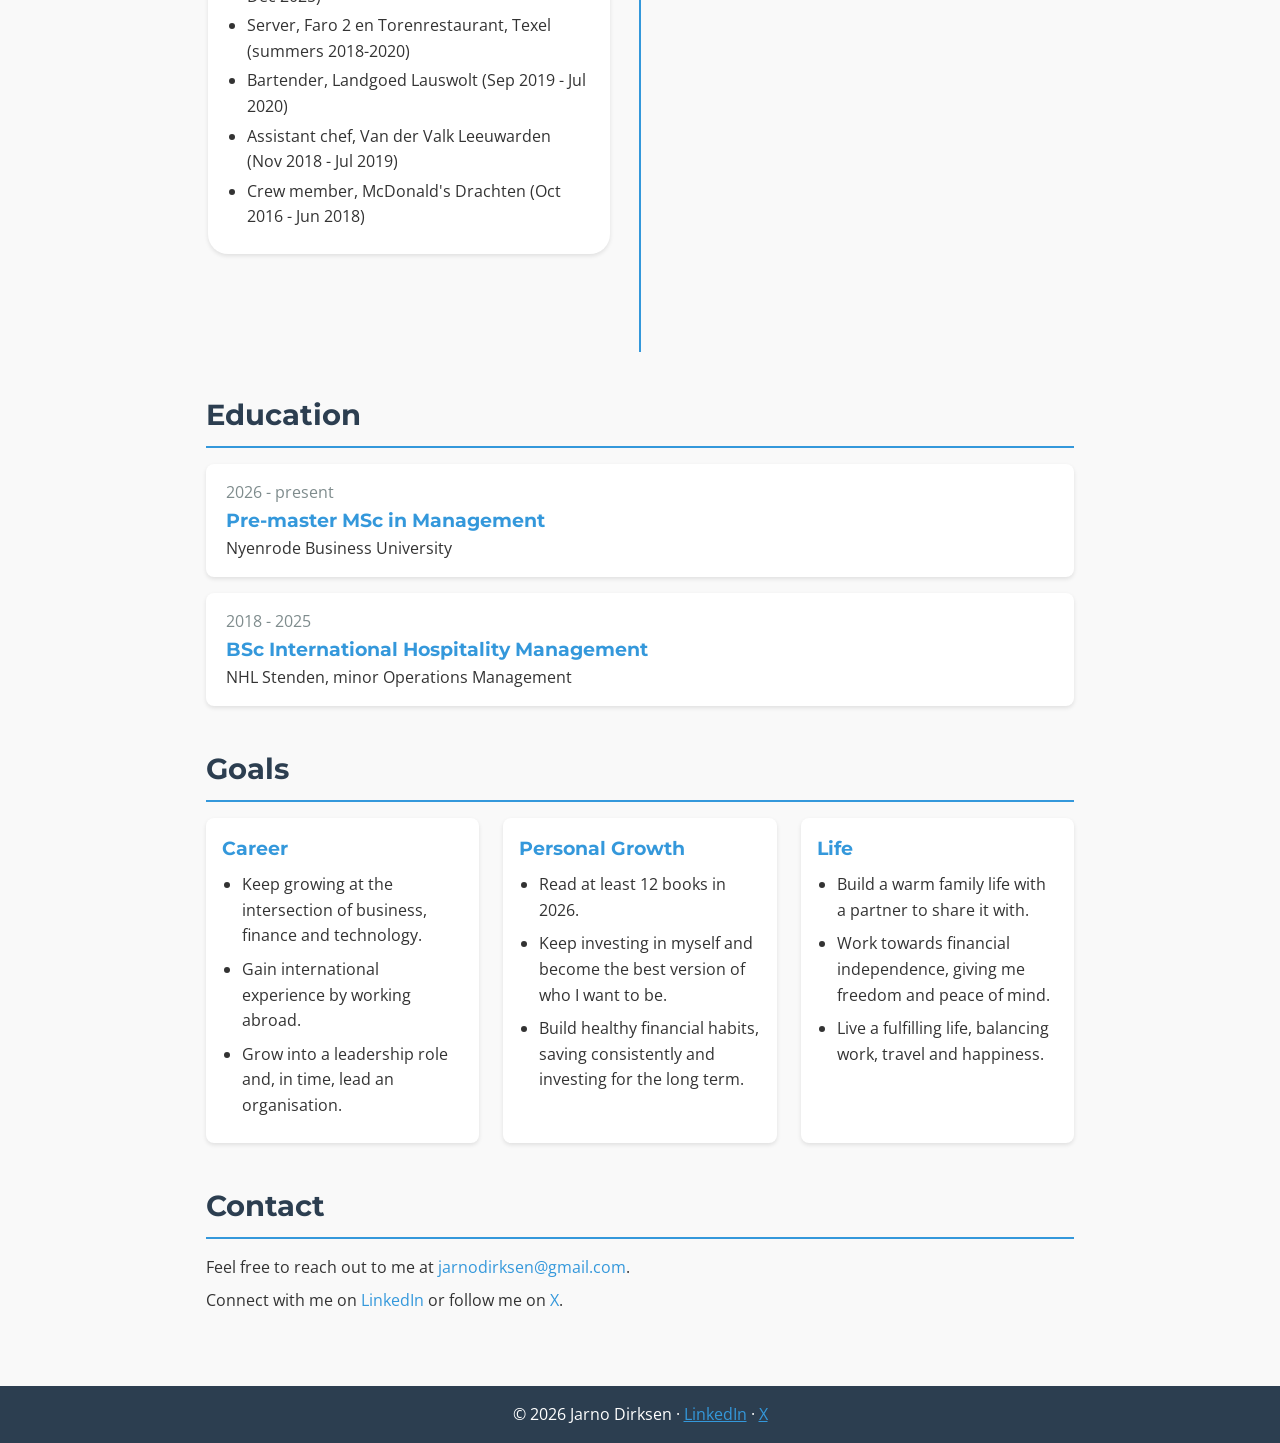
==== commit 6877c9c8: "Round 4: compact sticky header, bigger photos, 'What matters to me', Sogeti logo, X links, Affluent " ====
--- a/index.htm
+++ b/index.htm
@@ -47,7 +47,8 @@
     "name": "Nyenrode Business University"
   },
   "sameAs": [
-    "https://www.linkedin.com/in/jarnodirksen"
+    "https://www.linkedin.com/in/jarnodirksen",
+    "https://x.com/JarnoDirksen"
   ]
 }
     </script>
@@ -81,8 +82,14 @@
                     <p>Hi, I’m Jarno. I started out in hospitality, where I learned to work hard, stay calm under pressure and put people first. From there I moved into finance as an assistant wealth advisor, and then into IT recruitment, first at ABN AMRO and now as a recruiter at Sogeti (part of Capgemini) in Groningen, where I help young IT professionals find their place.</p>
                     <p>Right now I’m following the pre-master for the MSc in Management at Nyenrode Business University, where I also tutor fellow students in economics and finance. After graduating, I’m looking for my dream job: a role where people, business and numbers come together.</p>
                     <p>Outside work and study you’ll often find me on the water: I row a lot and I’m aiming to join the board of rowing association Het Galjoen. I also love reading, psychology and following the stock market.</p>
-                    <p class="about-facts"><strong>Languages:</strong> Dutch (native), English (advanced), German (intermediate)<br>
-                    <strong>Tools:</strong> Excel (expert), Power BI and Access (advanced), SQL, DAX and Python (basic)</p>
+                    <h3>What matters to me</h3>
+                    <ul class="values">
+                        <li><strong>People first.</strong> Hospitality taught me that everything starts with how you treat people.</li>
+                        <li><strong>Curiosity.</strong> I love figuring out how things work, from financial markets to the human mind.</li>
+                        <li><strong>Always learning.</strong> From a Lean Six Sigma Yellow Belt to my pre-master at Nyenrode, I keep investing in myself.</li>
+                        <li><strong>Helping others grow.</strong> Whether I’m tutoring fellow students or helping someone land their first IT job.</li>
+                        <li><strong>Commitment.</strong> On the water at Het Galjoen, where I hope to give back by joining the board.</li>
+                    </ul>
                 </div>
             </div>
         </section>
@@ -90,6 +97,11 @@
         <!-- Interests Section -->
         <section id="interests">
             <h2>Interests</h2>
+            <div class="interests-layout">
+            <picture class="interests-photo">
+                <source srcset="Images/2_Jarno_travel.webp" type="image/webp">
+                <img src="Images/2_Jarno_travel.jpg" alt="Jarno overlooking vineyards while travelling" width="600" height="1067" loading="lazy">
+            </picture>
             <div class="card-container">
                 <div class="card">
                     <h3>Reading</h3>
@@ -127,6 +139,7 @@
                     <h3>Data</h3>
                     <p>I enjoy turning raw numbers into insight, from Excel dashboards to databases that track what matters.</p>
                 </div>
+            </div>
             </div>
         </section>
 
@@ -190,14 +203,15 @@
         <section id="contact">
             <h2>Contact</h2>
             <p>Feel free to reach out to me at <a href="mailto:jarnodirksen@gmail.com">jarnodirksen@gmail.com</a>.</p>
-            <p>Connect with me on <a href="https://www.linkedin.com/in/jarnodirksen" target="_blank" rel="noopener">LinkedIn</a>.</p>
+            <p>Connect with me on <a href="https://www.linkedin.com/in/jarnodirksen" target="_blank" rel="noopener">LinkedIn</a> or follow me on <a href="https://x.com/JarnoDirksen" target="_blank" rel="noopener">X</a>.</p>
         </section>
     </main>
 
     <footer>
-        <p>&copy; 2026 Jarno Dirksen</p>
+        <p>&copy; 2026 Jarno Dirksen · <a href="https://www.linkedin.com/in/jarnodirksen" target="_blank" rel="noopener">LinkedIn</a> · <a href="https://x.com/JarnoDirksen" target="_blank" rel="noopener">X</a></p>
     </footer>
 
+    <script src="/header.js"></script>
     <script src="/workexperience.js"></script>
 </body>
 </html>
--- a/styles.css
+++ b/styles.css
@@ -38,6 +38,15 @@
     padding: 1rem;
     text-align: center;
     box-shadow: 0 2px 4px rgba(0, 0, 0, 0.2);
+    transition: padding 0.3s ease;
+}
+
+header.is-compact {
+    display: flex;
+    align-items: center;
+    justify-content: space-between;
+    gap: 1rem;
+    padding: 0.4rem 1rem;
 }
 
 .site-title {
@@ -45,7 +54,13 @@
     text-decoration: none;
     font-weight: 700;
     font-size: clamp(1.5rem, 5vw, 2.5rem);
-}
+    transition: font-size 0.3s ease;
+}
+
+.is-compact .site-title { font-size: 1.2rem; white-space: nowrap; }
+.is-compact nav { min-width: 0; overflow-x: auto; scrollbar-width: none; }
+.is-compact nav ul { flex-wrap: nowrap; justify-content: flex-end; gap: 1rem; margin-top: 0; }
+.is-compact nav a { font-size: 0.9rem; white-space: nowrap; }
 
 nav ul {
     list-style: none;
@@ -84,9 +99,10 @@
     gap: 2rem;
 }
 
+.about-content picture { flex-shrink: 0; }
+
 .about-content img {
-    width: 200px;
-    flex-shrink: 0;
+    width: 280px;
     border-radius: 50%;
     box-shadow: 0 2px 4px rgba(0, 0, 0, 0.1);
 }
@@ -149,7 +165,13 @@
 .edu-list li { background: #fff; padding: 1rem 1.25rem; border-radius: 8px; box-shadow: 0 2px 4px rgba(0, 0, 0, 0.1); }
 .edu-list .date { color: #7f8c8d; }
 .about-text p { margin-bottom: 1rem; }
-.about-facts { font-size: 0.95rem; color: #555; }
+.about-text h3 { color: #2c3e50; margin-bottom: 0.5rem; }
+.values { padding-left: 1.2rem; }
+.values li { margin-bottom: 0.4rem; }
+
+/* Interests photo + cards */
+.interests-layout { display: grid; grid-template-columns: 260px 1fr; gap: 1.5rem; align-items: start; }
+.interests-photo img { width: 100%; border-radius: 8px; box-shadow: 0 2px 4px rgba(0, 0, 0, 0.1); }
 
 @media (max-width: 600px) {
     .heading-with-logo { flex-direction: column; align-items: flex-start; }
@@ -235,7 +257,13 @@
 @media (max-width: 600px) {
     nav ul { gap: 0.25rem 1rem; }
     .about-content { flex-direction: column; text-align: center; }
-    .about-content img { width: 160px; }
+    .about-content img { width: 220px; }
+    .about-text { text-align: left; }
+    .interests-layout { grid-template-columns: 1fr; }
+    .interests-photo { max-width: 320px; margin: 0 auto; }
+    .is-compact .site-title { font-size: 1rem; }
+    .is-compact nav ul { justify-content: flex-start; }
     .book-list { grid-template-columns: repeat(2, 1fr); gap: 1rem; }
     .book-body { padding: 0.5rem 0.75rem 0.75rem; }
 }
+section { scroll-margin-top: 4rem; }
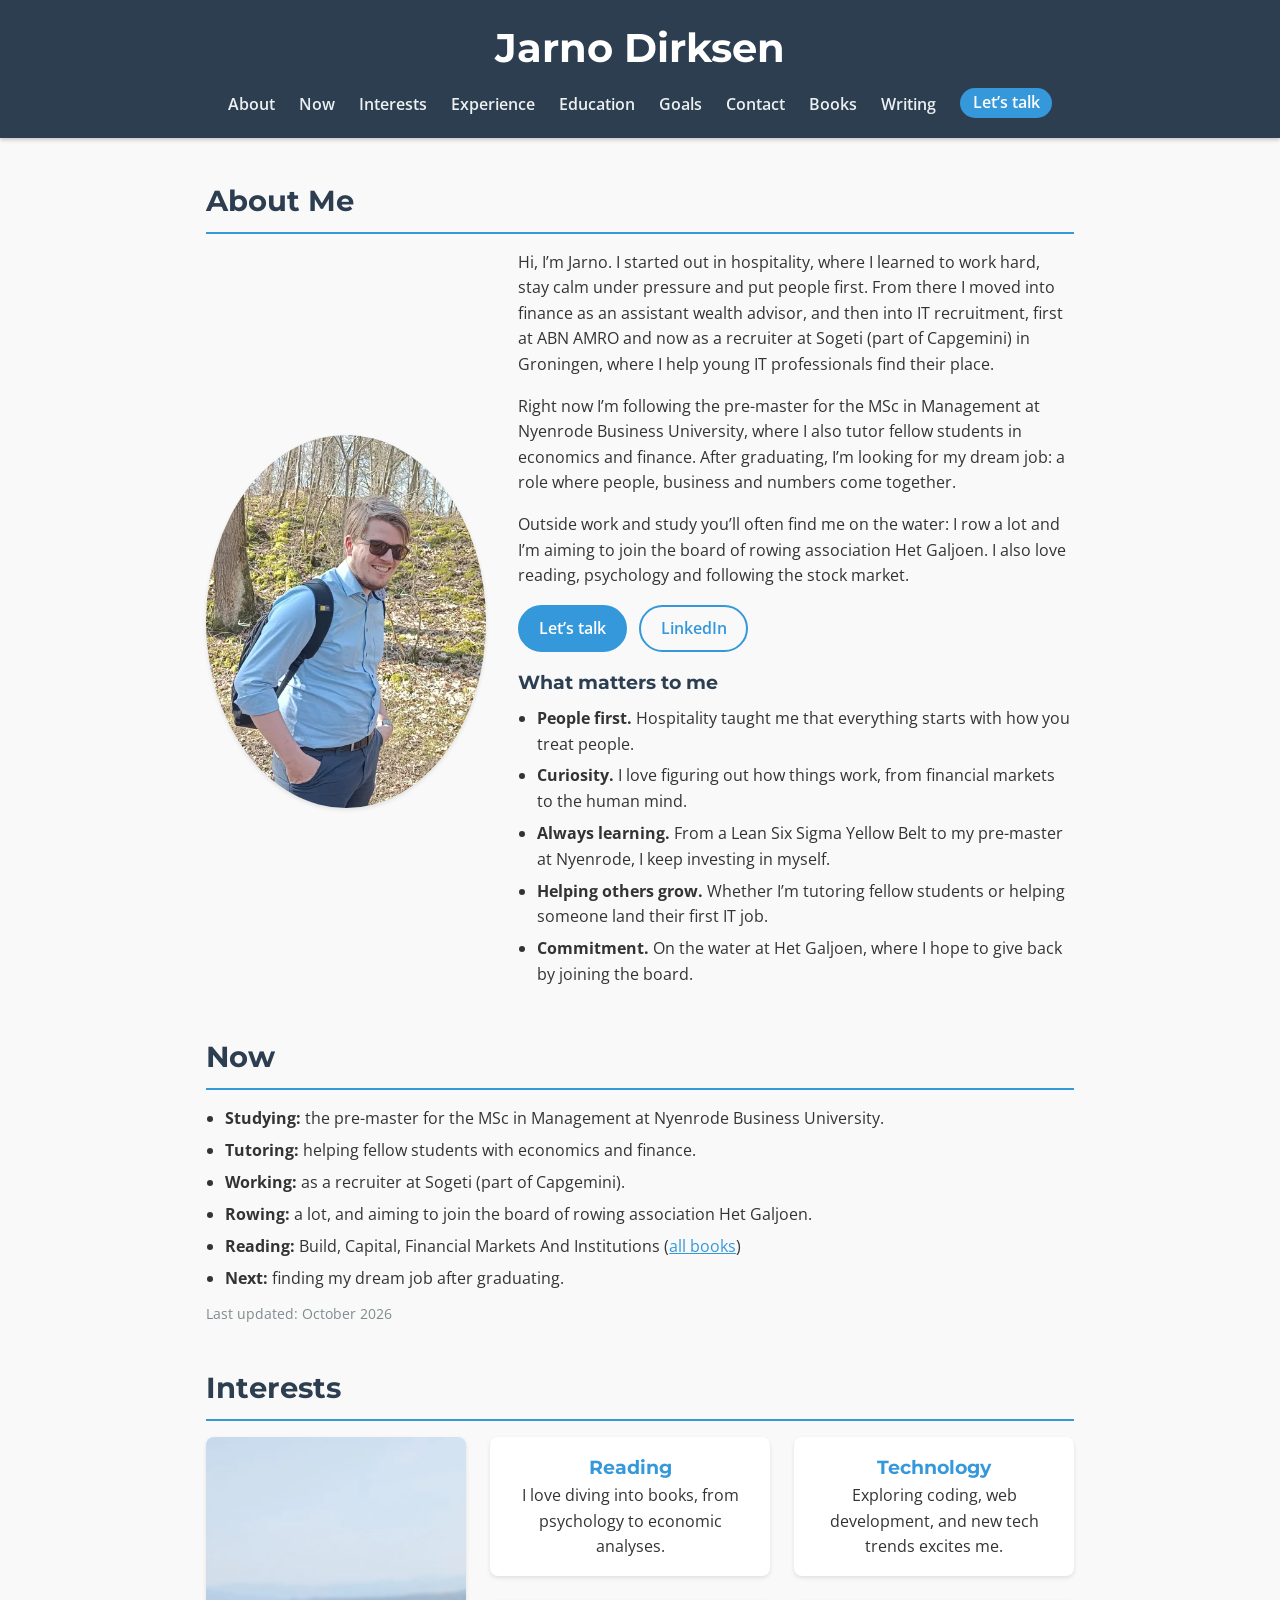
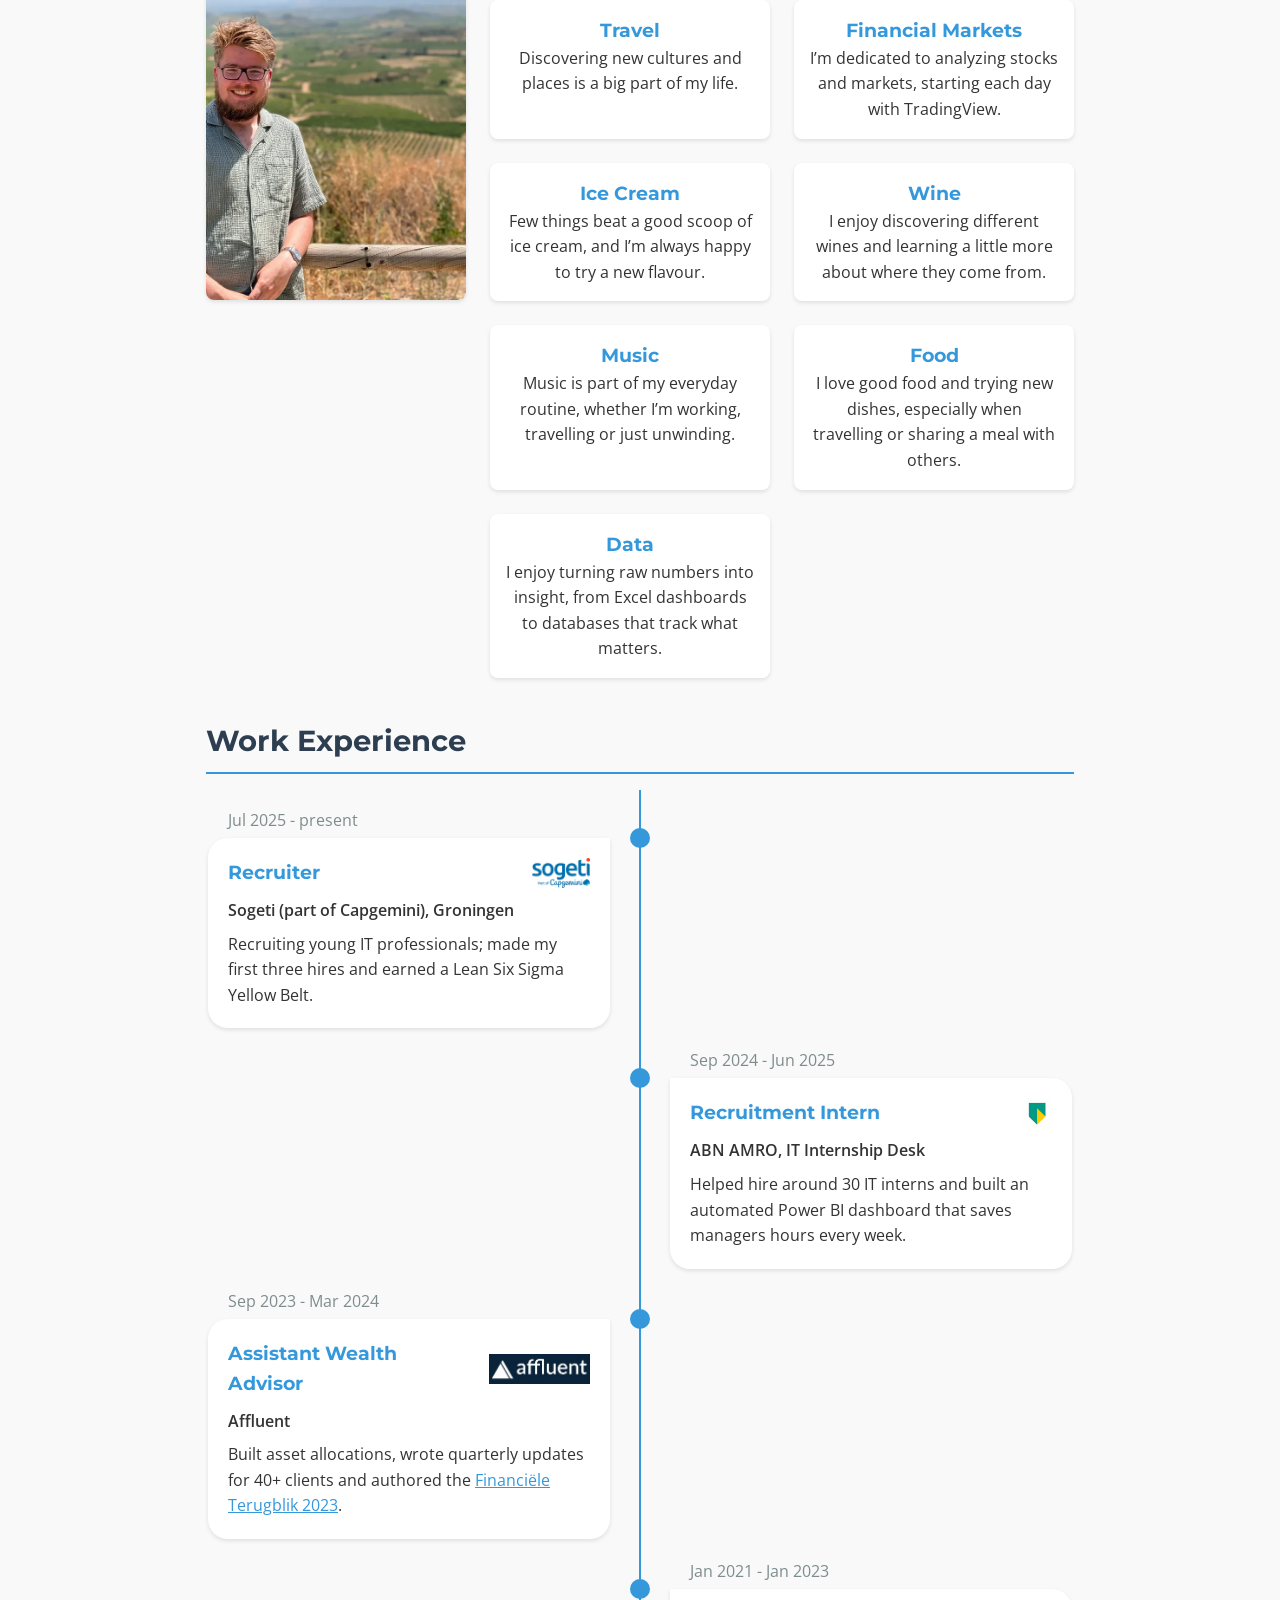
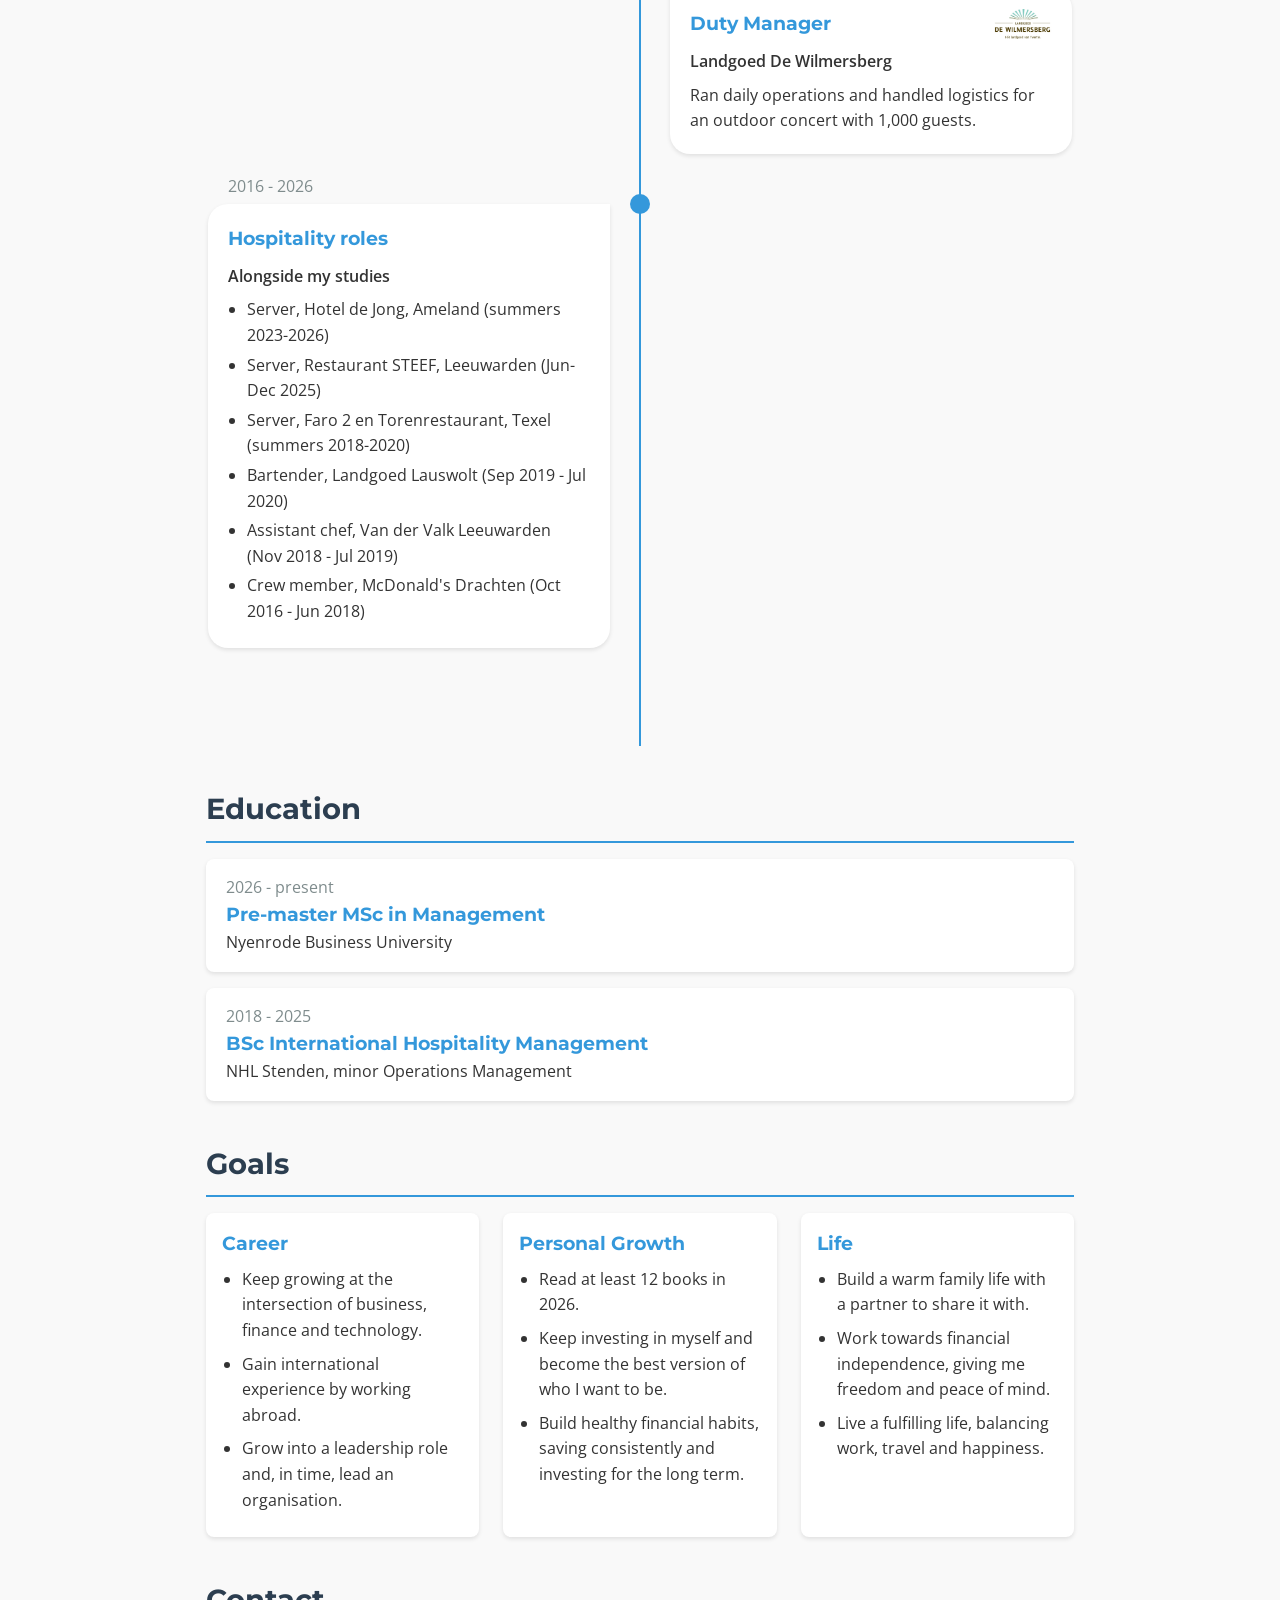
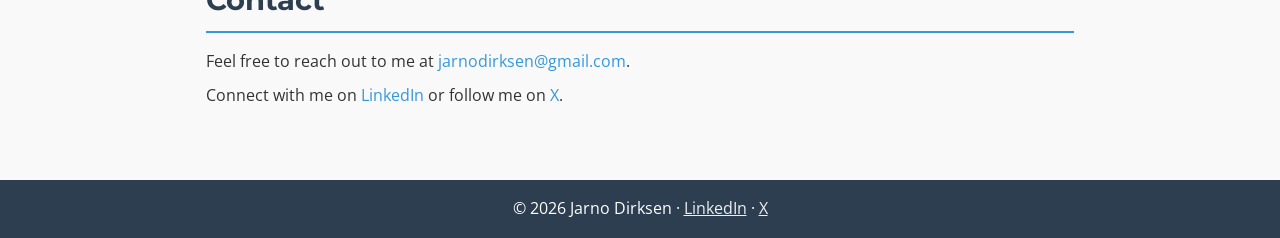
==== commit bc35c113: "Add Now section, Let's talk CTA, Writing page" ====
--- a/index.htm
+++ b/index.htm
@@ -59,12 +59,15 @@
         <nav aria-label="Main">
             <ul>
                 <li><a href="#about">About</a></li>
+                <li><a href="#now">Now</a></li>
                 <li><a href="#interests">Interests</a></li>
                 <li><a href="#experience">Experience</a></li>
                 <li><a href="#education">Education</a></li>
                 <li><a href="#goals">Goals</a></li>
                 <li><a href="#contact">Contact</a></li>
                 <li><a href="/books.html">Books</a></li>
+                <li><a href="/writing.html">Writing</a></li>
+                <li><a class="nav-cta" href="mailto:jarnodirksen@gmail.com">Let’s talk</a></li>
             </ul>
         </nav>
     </header>
@@ -82,6 +85,10 @@
                     <p>Hi, I’m Jarno. I started out in hospitality, where I learned to work hard, stay calm under pressure and put people first. From there I moved into finance as an assistant wealth advisor, and then into IT recruitment, first at ABN AMRO and now as a recruiter at Sogeti (part of Capgemini) in Groningen, where I help young IT professionals find their place.</p>
                     <p>Right now I’m following the pre-master for the MSc in Management at Nyenrode Business University, where I also tutor fellow students in economics and finance. After graduating, I’m looking for my dream job: a role where people, business and numbers come together.</p>
                     <p>Outside work and study you’ll often find me on the water: I row a lot and I’m aiming to join the board of rowing association Het Galjoen. I also love reading, psychology and following the stock market.</p>
+                    <p class="cta">
+                        <a class="btn" href="mailto:jarnodirksen@gmail.com">Let’s talk</a>
+                        <a class="btn btn-secondary" href="https://www.linkedin.com/in/jarnodirksen" target="_blank" rel="noopener">LinkedIn</a>
+                    </p>
                     <h3>What matters to me</h3>
                     <ul class="values">
                         <li><strong>People first.</strong> Hospitality taught me that everything starts with how you treat people.</li>
@@ -92,6 +99,20 @@
                     </ul>
                 </div>
             </div>
+        </section>
+
+        <!-- Now Section: edit the list items below by hand -->
+        <section id="now">
+            <h2>Now</h2>
+            <ul class="now-list">
+                <li><strong>Studying:</strong> the pre-master for the MSc in Management at Nyenrode Business University.</li>
+                <li><strong>Tutoring:</strong> helping fellow students with economics and finance.</li>
+                <li><strong>Working:</strong> as a recruiter at Sogeti (part of Capgemini).</li>
+                <li><strong>Rowing:</strong> a lot, and aiming to join the board of rowing association Het Galjoen.</li>
+                <li id="now-reading" hidden><strong>Reading:</strong> <span></span> (<a href="/books.html#reading">all books</a>)</li>
+                <li><strong>Next:</strong> finding my dream job after graduating.</li>
+            </ul>
+            <p class="updated">Last updated: October 2026</p>
         </section>
 
         <!-- Interests Section -->
@@ -213,5 +234,6 @@
 
     <script src="/header.js"></script>
     <script src="/workexperience.js"></script>
+    <script src="/now.js"></script>
 </body>
 </html>
--- a/styles.css
+++ b/styles.css
@@ -267,3 +267,30 @@
     .book-body { padding: 0.5rem 0.75rem 0.75rem; }
 }
 section { scroll-margin-top: 4rem; }
+
+/* Buttons */
+.cta { display: flex; flex-wrap: wrap; gap: 0.75rem; }
+.btn {
+    display: inline-block;
+    padding: 0.55rem 1.2rem;
+    border: 2px solid #3498db;
+    border-radius: 999px;
+    background: #3498db;
+    color: #fff;
+    font-weight: 600;
+    text-decoration: none;
+}
+.btn:hover, .btn:focus-visible { background: #2c80b9; border-color: #2c80b9; }
+.btn-secondary { background: transparent; color: #3498db; }
+.btn-secondary:hover, .btn-secondary:focus-visible { color: #fff; }
+nav a.nav-cta { padding: 0.15rem 0.8rem; border-radius: 999px; background: #3498db; color: #fff; }
+nav a.nav-cta:hover, nav a.nav-cta:focus-visible { background: #2c80b9; color: #fff; }
+
+/* Now */
+.now-list { padding-left: 1.2rem; }
+.now-list li { margin-bottom: 0.4rem; }
+.updated { margin-top: 0.75rem; font-size: 0.85rem; color: #7f8c8d; }
+#writing-list { grid-template-columns: repeat(auto-fill, minmax(min(340px, 100%), 1fr)); }
+#writing-list a { font-weight: 600; text-decoration: none; }
+#writing > p { margin-bottom: 1rem; }
+footer a { color: #ecf0f1; }
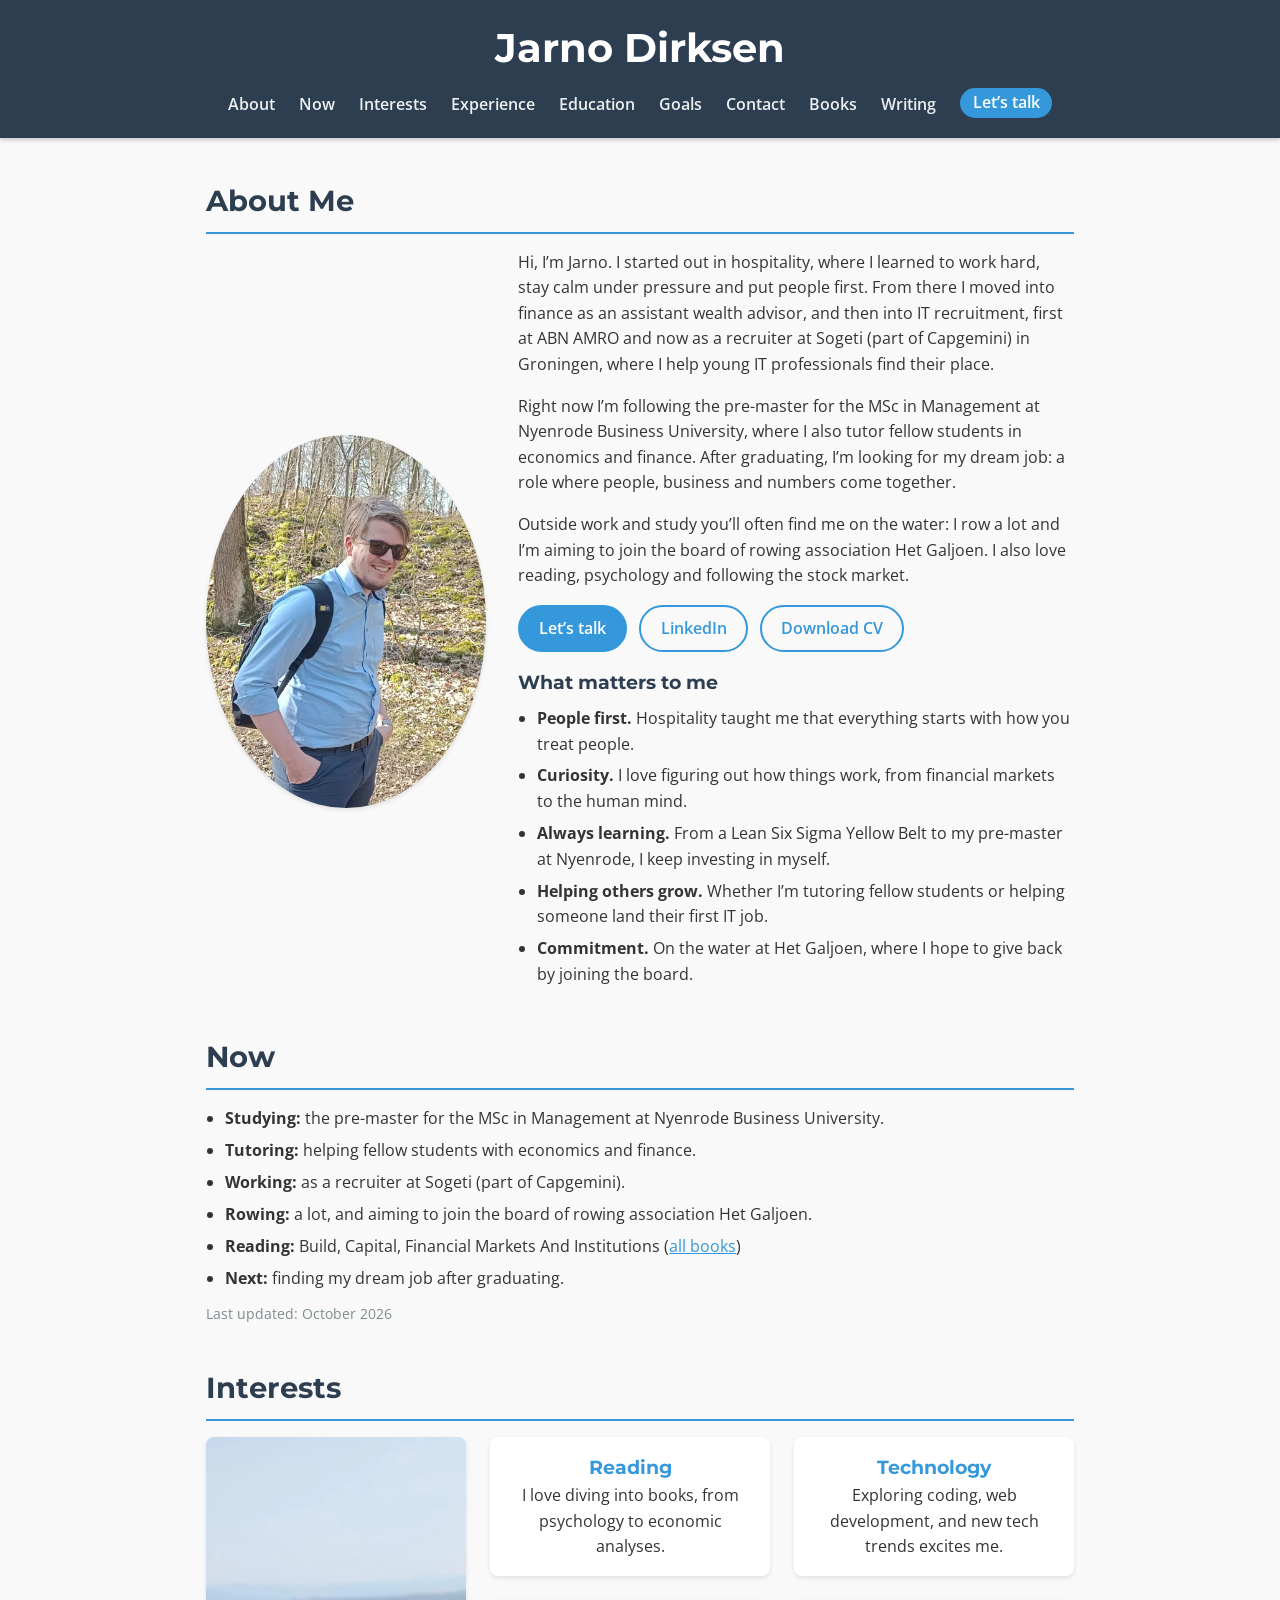
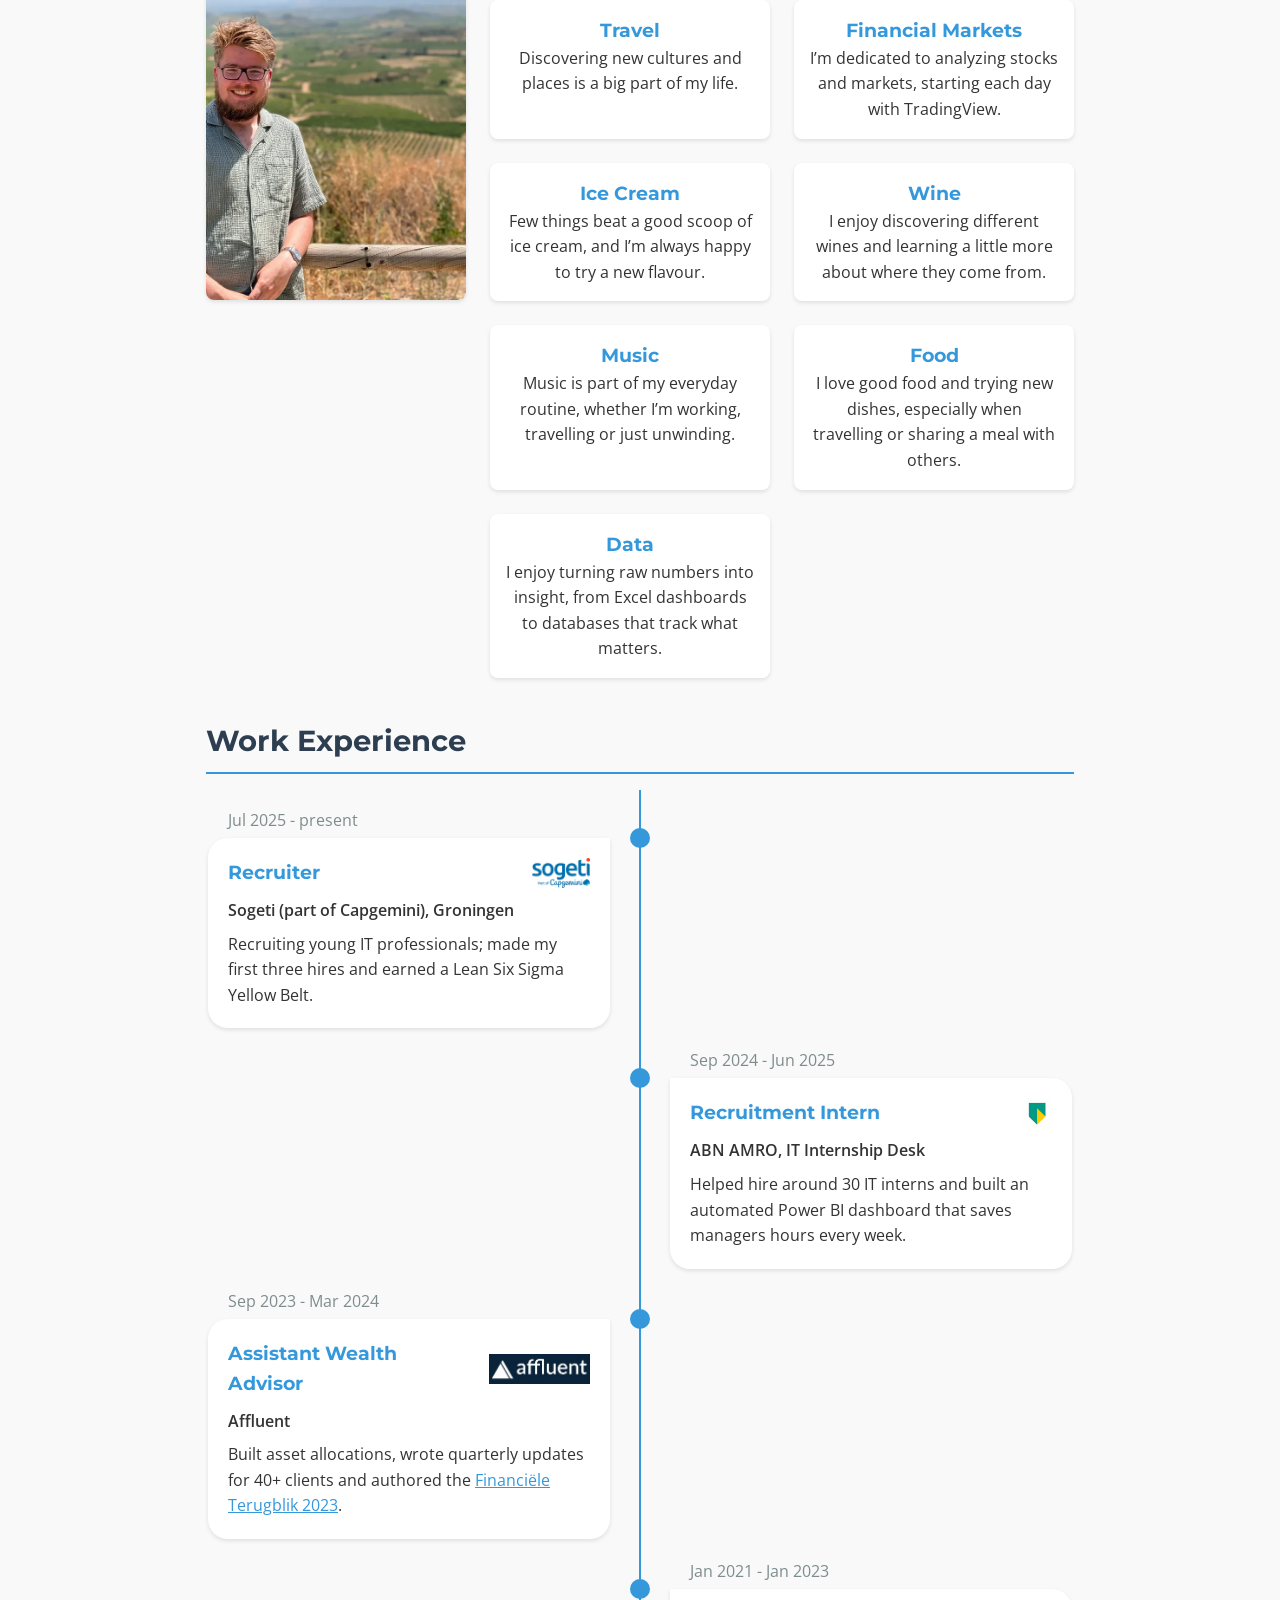
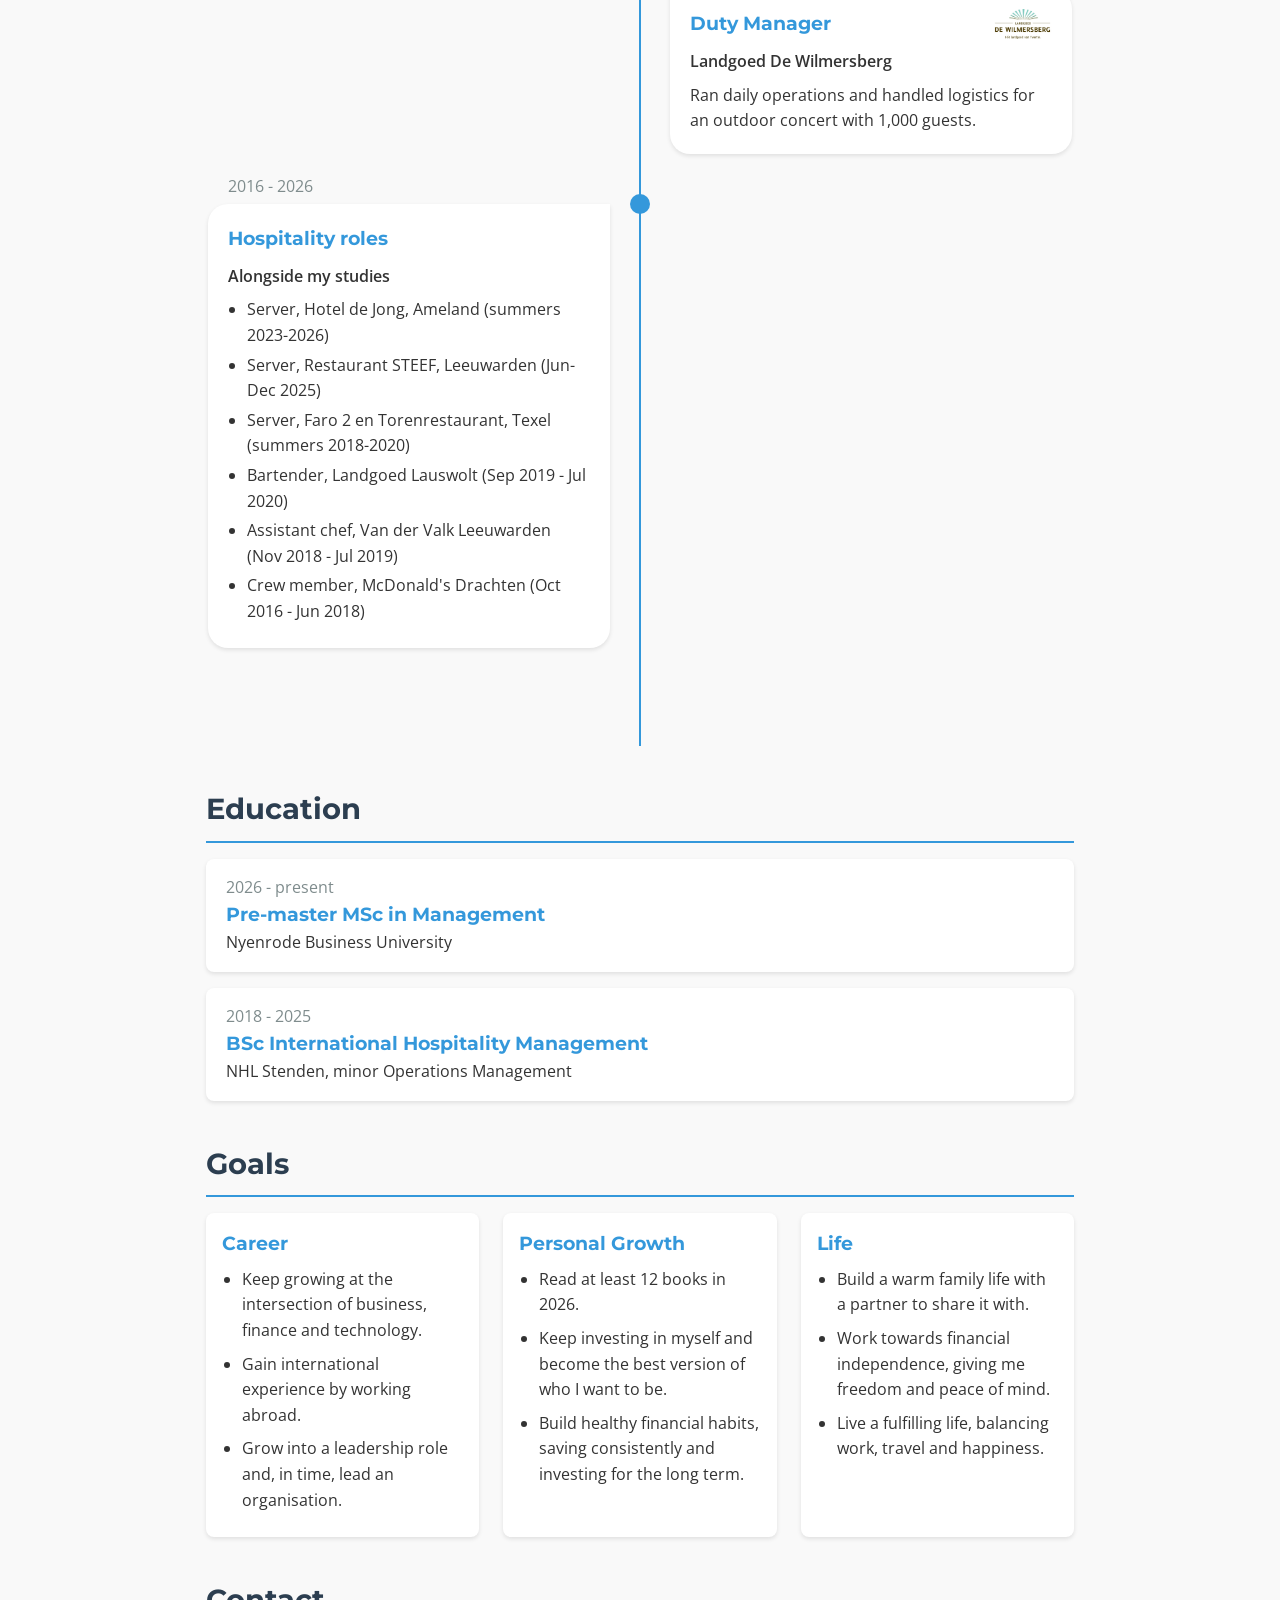
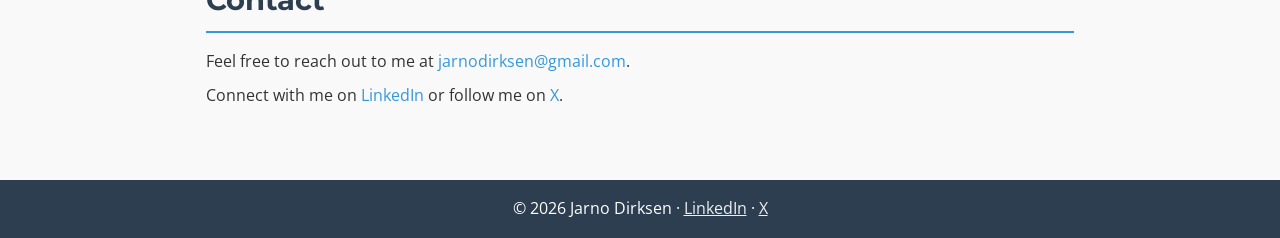
==== commit 92e92401: "Add redacted CV and Download CV button" ====
--- a/index.htm
+++ b/index.htm
@@ -88,6 +88,7 @@
                     <p class="cta">
                         <a class="btn" href="mailto:jarnodirksen@gmail.com">Let’s talk</a>
                         <a class="btn btn-secondary" href="https://www.linkedin.com/in/jarnodirksen" target="_blank" rel="noopener">LinkedIn</a>
+                        <a class="btn btn-secondary" href="/Jarno_Dirksen_CV.pdf" download>Download CV</a>
                     </p>
                     <h3>What matters to me</h3>
                     <ul class="values">
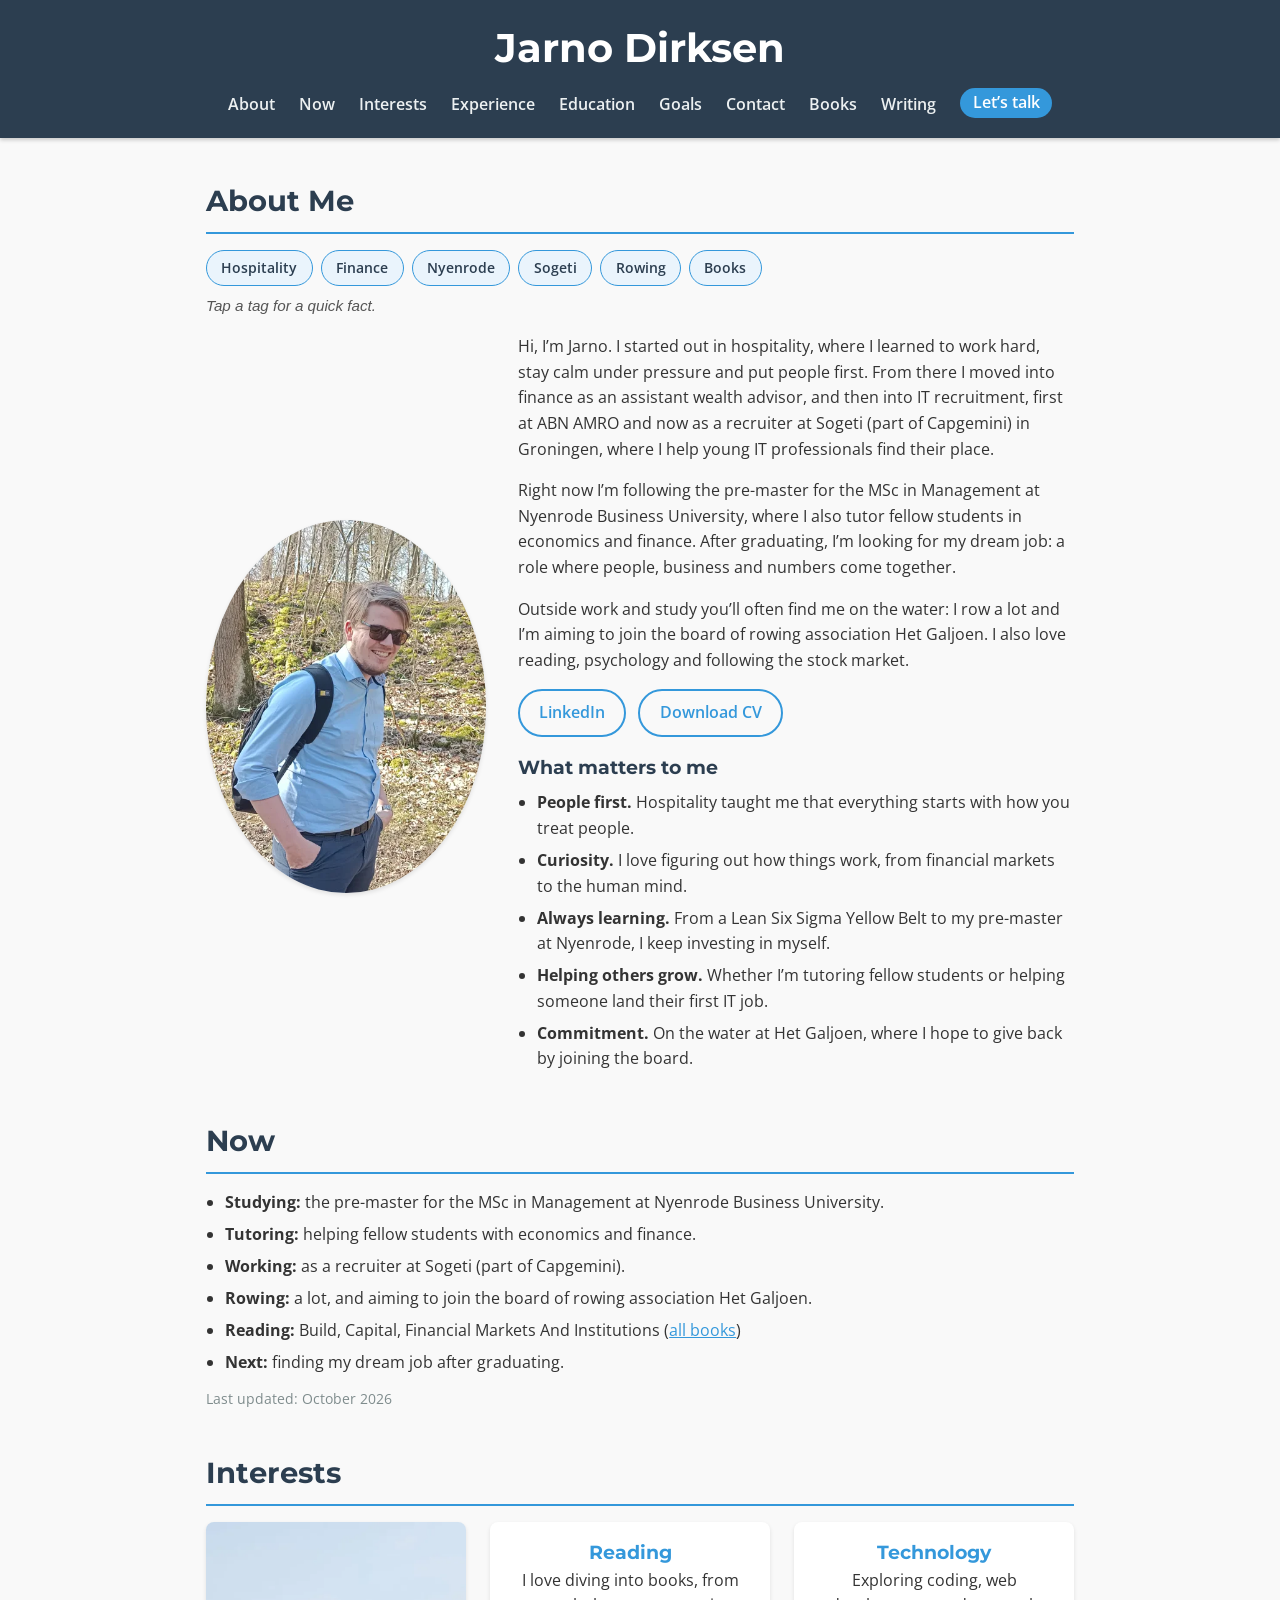
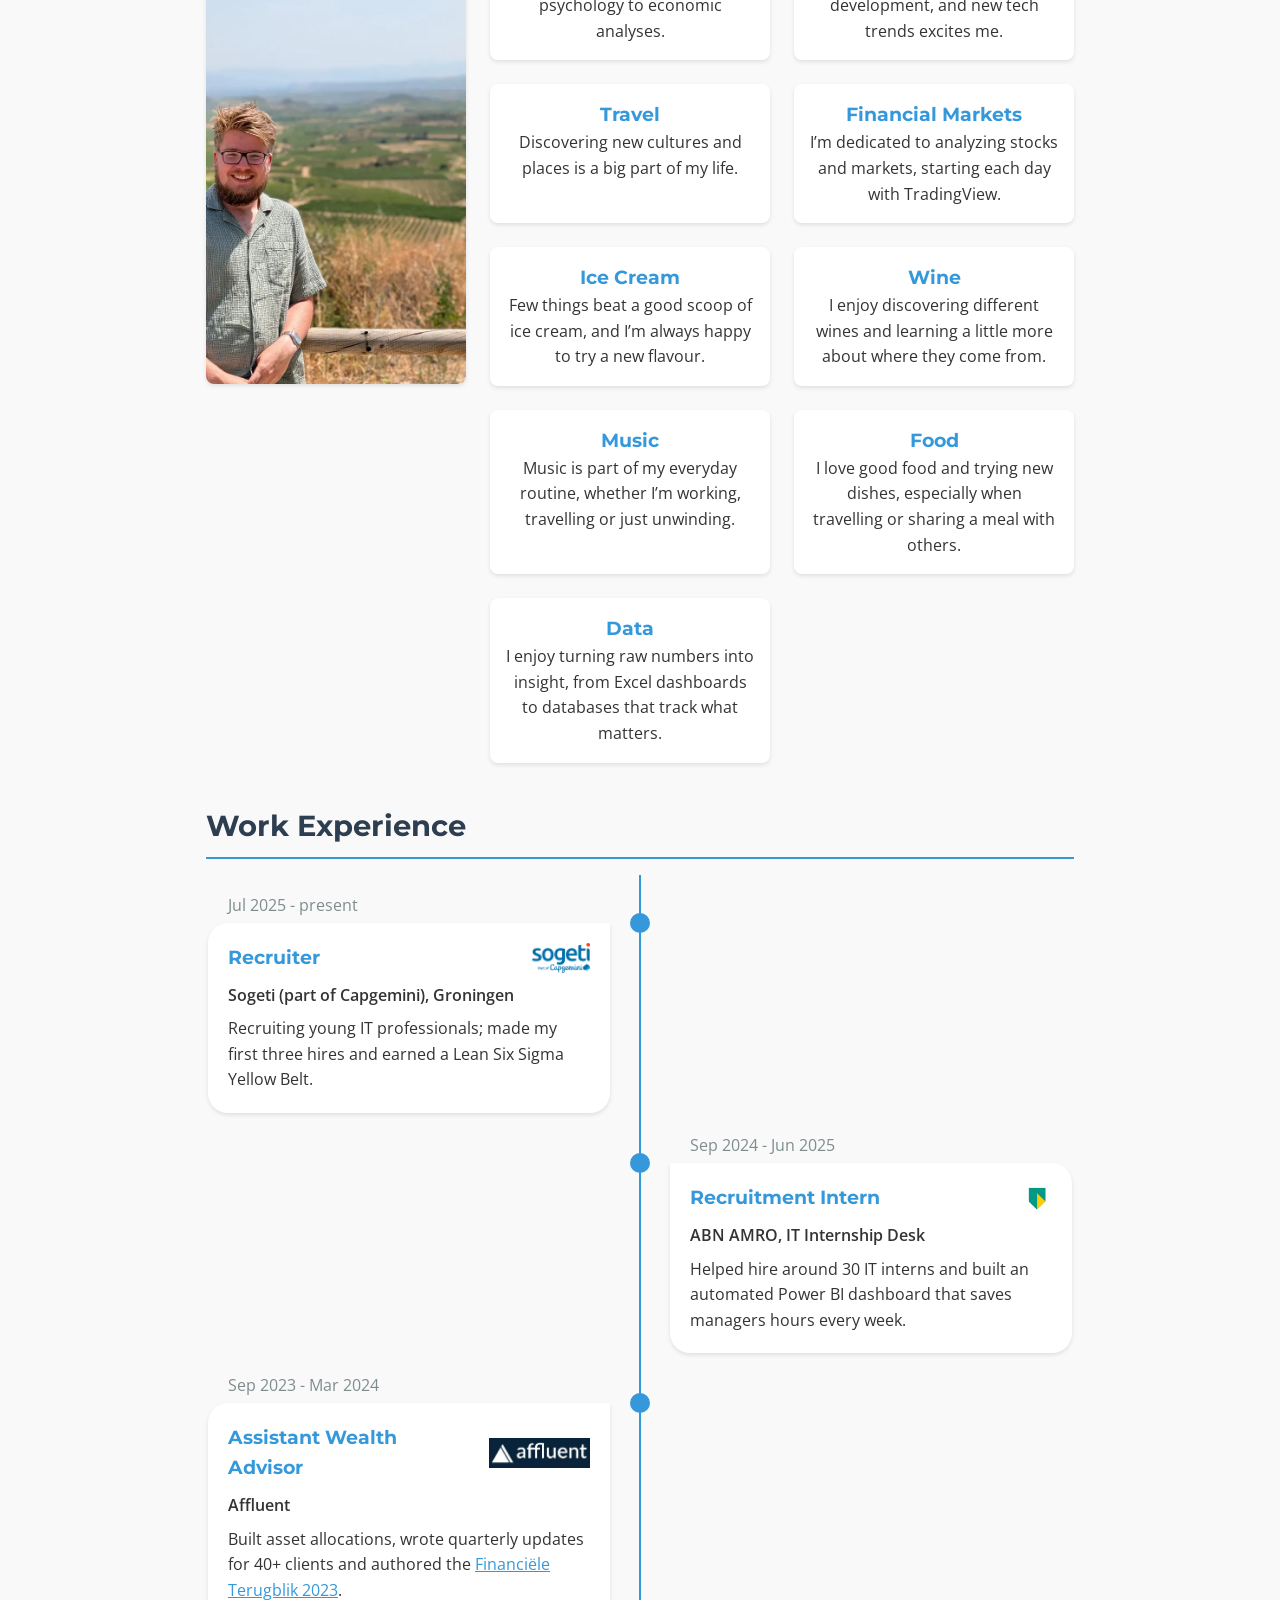
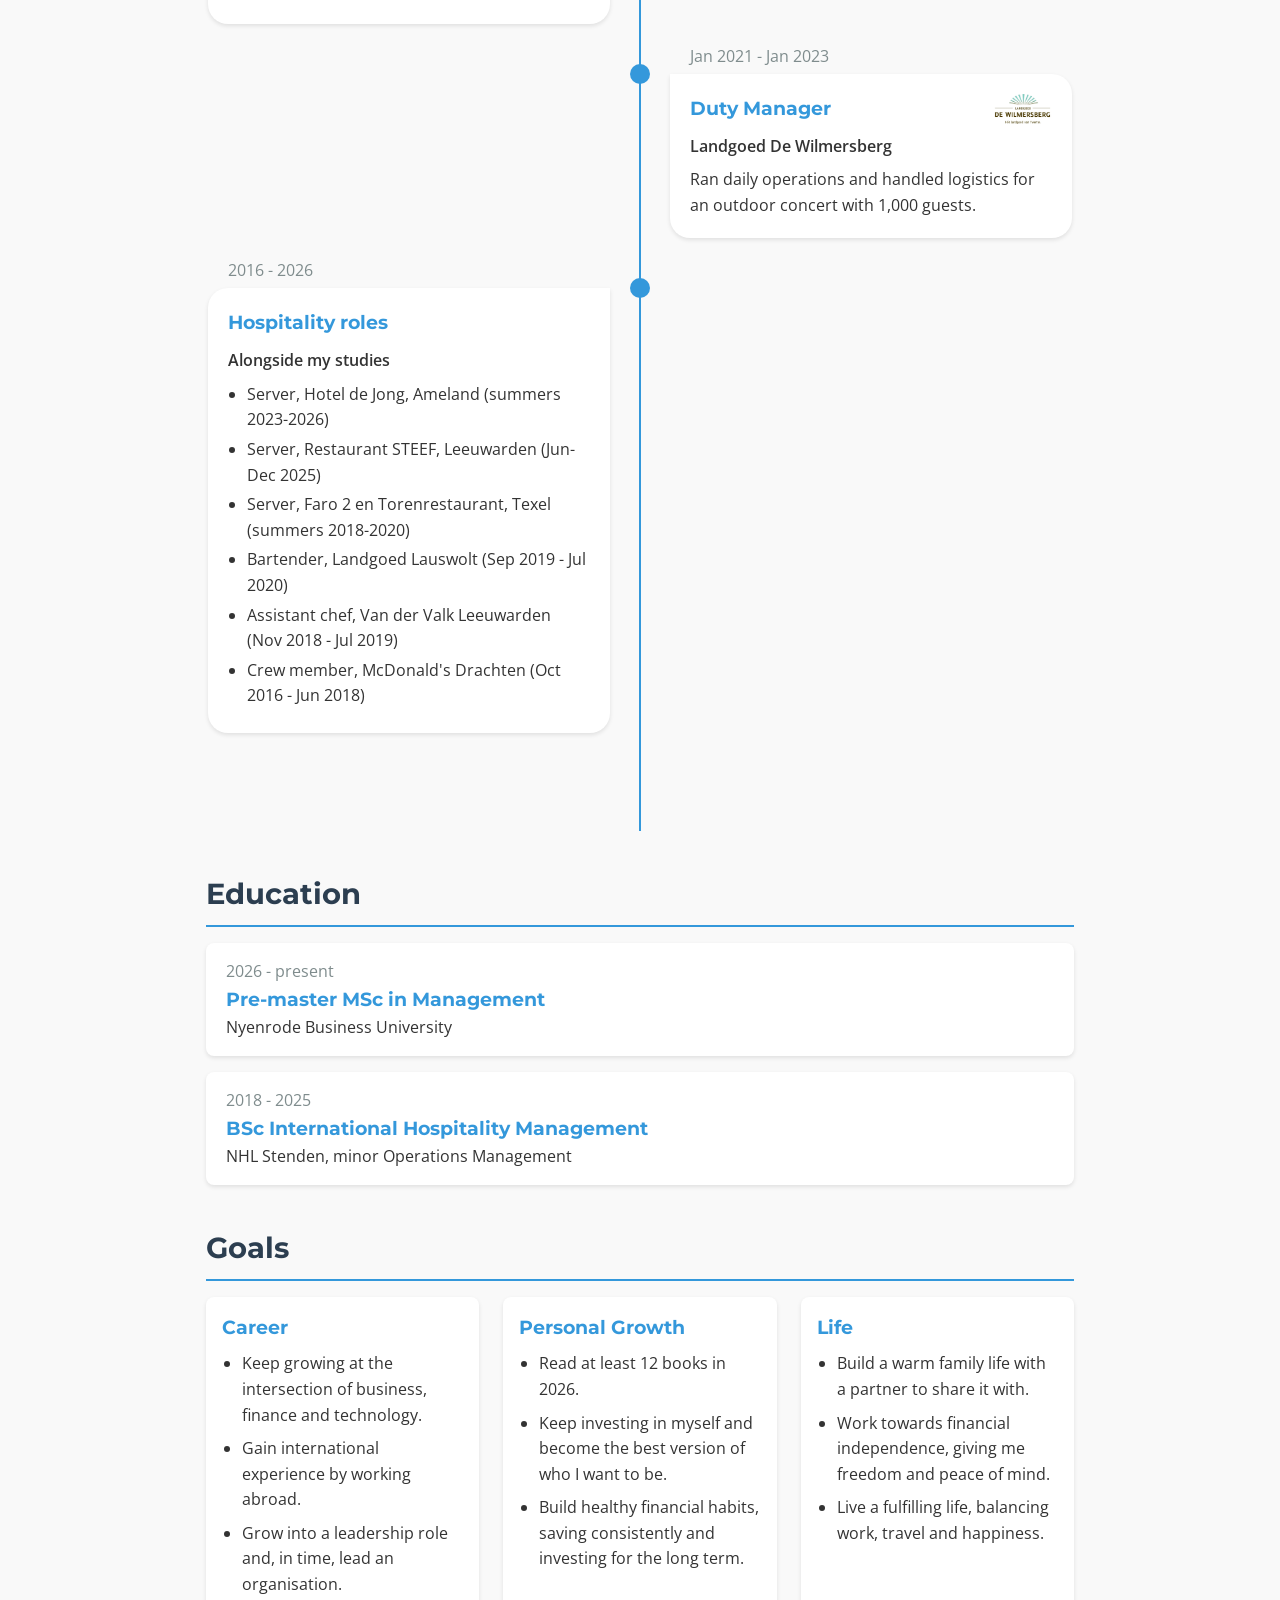
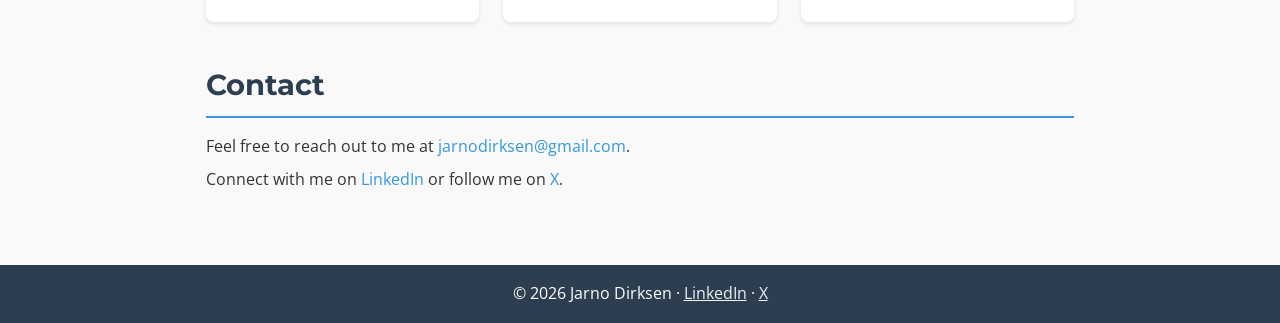
==== commit 914777fa: "Restore About tags as interactive pills; Let's talk only in nav" ====
--- a/index.htm
+++ b/index.htm
@@ -76,6 +76,15 @@
         <!-- About Section -->
         <section id="about">
             <h2>About Me</h2>
+            <div class="tags" aria-label="Quick facts">
+                <button type="button" class="tag" data-target="#exp-wilmersberg" data-fact="From McDonald’s crew member to duty manager running a 1,000-guest outdoor concert.">Hospitality</button>
+                <button type="button" class="tag" data-target="#exp-affluent" data-fact="Wrote quarterly updates for 40+ clients at Affluent and starts every day with TradingView.">Finance</button>
+                <button type="button" class="tag" data-target="#education" data-fact="Doing the pre-master for the MSc in Management and tutoring fellow students in economics and finance.">Nyenrode</button>
+                <button type="button" class="tag" data-target="#exp-sogeti" data-fact="Helping young IT professionals find their place, with my first three hires done.">Sogeti</button>
+                <button type="button" class="tag" data-target="#now" data-fact="Often found on the water, and aiming to join the board of Het Galjoen.">Rowing</button>
+                <a class="tag" href="/books.html" data-fact="From Jung to market cycles: see what I’ve read and what I’m reading.">Books</a>
+            </div>
+            <p class="tag-fact" id="tag-fact" aria-live="polite">Tap a tag for a quick fact.</p>
             <div class="about-content">
                 <picture>
                     <source srcset="Images/1_Jarno.webp" type="image/webp">
@@ -86,7 +95,6 @@
                     <p>Right now I’m following the pre-master for the MSc in Management at Nyenrode Business University, where I also tutor fellow students in economics and finance. After graduating, I’m looking for my dream job: a role where people, business and numbers come together.</p>
                     <p>Outside work and study you’ll often find me on the water: I row a lot and I’m aiming to join the board of rowing association Het Galjoen. I also love reading, psychology and following the stock market.</p>
                     <p class="cta">
-                        <a class="btn" href="mailto:jarnodirksen@gmail.com">Let’s talk</a>
                         <a class="btn btn-secondary" href="https://www.linkedin.com/in/jarnodirksen" target="_blank" rel="noopener">LinkedIn</a>
                         <a class="btn btn-secondary" href="/Jarno_Dirksen_CV.pdf" download>Download CV</a>
                     </p>
@@ -236,5 +244,6 @@
     <script src="/header.js"></script>
     <script src="/workexperience.js"></script>
     <script src="/now.js"></script>
+    <script src="/tags.js"></script>
 </body>
 </html>
--- a/styles.css
+++ b/styles.css
@@ -294,3 +294,28 @@
 #writing-list a { font-weight: 600; text-decoration: none; }
 #writing > p { margin-bottom: 1rem; }
 footer a { color: #ecf0f1; }
+
+/* About tags */
+.tags { display: flex; flex-wrap: wrap; gap: 0.5rem; margin-bottom: 0.5rem; }
+.tag {
+    font: inherit;
+    font-size: 0.9rem;
+    font-weight: 600;
+    padding: 0.35rem 0.9rem;
+    border: 1px solid #3498db;
+    border-radius: 999px;
+    background: #eaf4fc;
+    color: #2c3e50;
+    text-decoration: none;
+    cursor: pointer;
+    transition: transform 0.15s ease, background-color 0.15s ease, color 0.15s ease;
+}
+.tag:hover, .tag:focus-visible { background: #3498db; color: #fff; transform: translateY(-2px); }
+.tag:active { transform: scale(0.95); }
+.tag-fact { min-height: 1.6em; margin-bottom: 1rem; font-size: 0.95rem; font-style: italic; color: #555; }
+.flash { animation: flash 1.6s ease; }
+@keyframes flash { 0%, 40% { box-shadow: 0 0 0 4px #3498db; } 100% { box-shadow: 0 0 0 4px transparent; } }
+@media (prefers-reduced-motion: reduce) {
+    .tag, .tag:hover, .tag:active { transition: none; transform: none; }
+    .flash { animation: none; outline: 3px solid #3498db; }
+}
